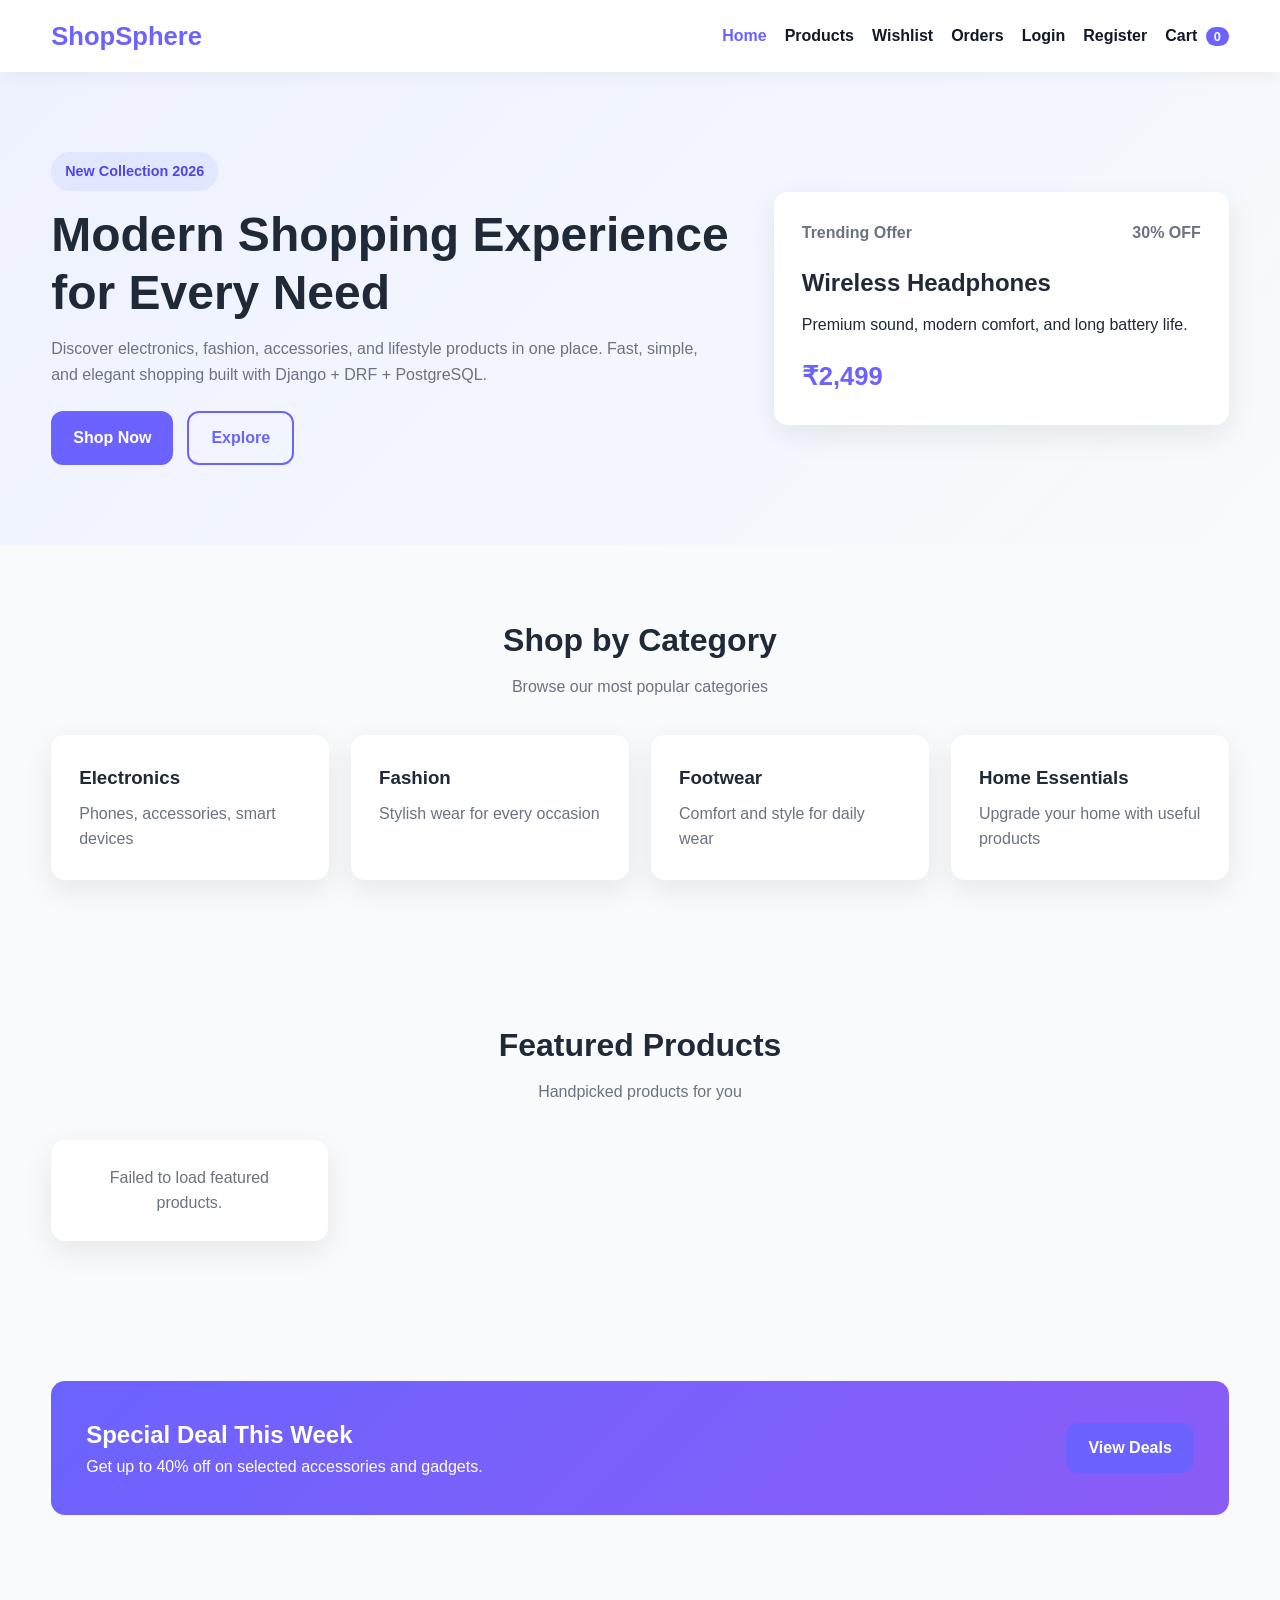
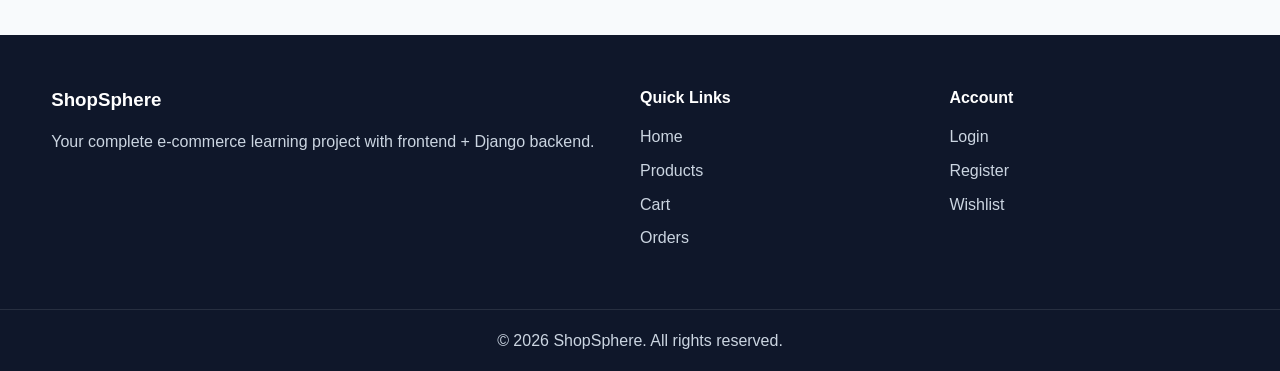
==== ecommerce-frontend/index.html @ 53f2fd10 "Initial Commit" ====
<!DOCTYPE html>
<html lang="en">
<head>
  <meta charset="UTF-8" />
  <meta name="viewport" content="width=device-width, initial-scale=1.0" />
  <title>ShopSphere | Home</title>
  <link rel="stylesheet" href="css/style.css" />
</head>
<body>
  <header class="header">
    <div class="container nav">
      <a href="index.html" class="logo">ShopSphere</a>

      <button class="menu-toggle" id="menuToggle">☰</button>

      <nav id="navLinks" class="nav-links">
        <a href="index.html" class="active">Home</a>
        <a href="products.html">Products</a>
        <a href="wishlist.html">Wishlist</a>
        <a href="orders.html">Orders</a>
        <a href="login.html">Login</a>
        <a href="register.html">Register</a>
        <a href="cart.html" class="cart-link">Cart <span id="cartCount" class="badge">0</span></a>
      </nav>
    </div>
  </header>

  <section class="hero">
    <div class="container hero-grid">
      <div class="hero-content">
        <span class="hero-badge">New Collection 2026</span>
        <h1>Modern Shopping Experience for Every Need</h1>
        <p>
          Discover electronics, fashion, accessories, and lifestyle products in one place.
          Fast, simple, and elegant shopping built with Django + DRF + PostgreSQL.
        </p>
        <div class="hero-actions">
          <a href="products.html" class="btn btn-primary">Shop Now</a>
          <a href="#featured" class="btn btn-outline">Explore</a>
        </div>
      </div>

      <div class="hero-card">
        <div class="hero-card-top">
          <span>Trending Offer</span>
          <span>30% OFF</span>
        </div>
        <h3>Wireless Headphones</h3>
        <p>Premium sound, modern comfort, and long battery life.</p>
        <div class="hero-price">₹2,499</div>
      </div>
    </div>
  </section>

  <section class="categories section">
    <div class="container">
      <div class="section-title">
        <h2>Shop by Category</h2>
        <p>Browse our most popular categories</p>
      </div>

      <div class="category-grid">
        <div class="category-card">
          <h3>Electronics</h3>
          <p>Phones, accessories, smart devices</p>
        </div>
        <div class="category-card">
          <h3>Fashion</h3>
          <p>Stylish wear for every occasion</p>
        </div>
        <div class="category-card">
          <h3>Footwear</h3>
          <p>Comfort and style for daily wear</p>
        </div>
        <div class="category-card">
          <h3>Home Essentials</h3>
          <p>Upgrade your home with useful products</p>
        </div>
      </div>
    </div>
  </section>

  <section id="featured" class="section">
    <div class="container">
      <div class="section-title">
        <h2>Featured Products</h2>
        <p>Handpicked products for you</p>
      </div>

      <div id="featuredProducts" class="product-grid"></div>
    </div>
  </section>

  <section class="promo section">
    <div class="container promo-box">
      <div>
        <h2>Special Deal This Week</h2>
        <p>Get up to 40% off on selected accessories and gadgets.</p>
      </div>
      <a href="products.html" class="btn btn-primary">View Deals</a>
    </div>
  </section>

  <footer class="footer">
    <div class="container footer-grid">
      <div>
        <h3>ShopSphere</h3>
        <p>Your complete e-commerce learning project with frontend + Django backend.</p>
      </div>
      <div>
        <h4>Quick Links</h4>
        <a href="index.html">Home</a>
        <a href="products.html">Products</a>
        <a href="cart.html">Cart</a>
        <a href="orders.html">Orders</a>
      </div>
      <div>
        <h4>Account</h4>
        <a href="login.html">Login</a>
        <a href="register.html">Register</a>
        <a href="wishlist.html">Wishlist</a>
      </div>
    </div>
    <div class="footer-bottom">
      <p>© 2026 ShopSphere. All rights reserved.</p>
    </div>
  </footer>

  <script src="js/app.js"></script>
</body>
</html>
---- ecommerce-frontend/css/style.css ----
:root {
  --primary: #6c63ff;
  --primary-dark: #4f46e5;
  --secondary: #111827;
  --accent: #f59e0b;
  --light: #f8fafc;
  --white: #ffffff;
  --text: #1f2937;
  --muted: #6b7280;
  --border: #e5e7eb;
  --success: #16a34a;
  --warning: #ea580c;
  --danger: #dc2626;
  --shadow: 0 10px 30px rgba(0, 0, 0, 0.08);
  --radius: 14px;
  --transition: all 0.3s ease;
}

* {
  margin: 0;
  padding: 0;
  box-sizing: border-box;
}

html {
  scroll-behavior: smooth;
}

body {
  font-family: Arial, Helvetica, sans-serif;
  background: var(--light);
  color: var(--text);
  line-height: 1.6;
}

a {
  text-decoration: none;
  color: inherit;
}

img {
  max-width: 100%;
  display: block;
}

.container {
  width: min(1180px, 92%);
  margin: 0 auto;
}

.section {
  padding: 70px 0;
}

.page-header {
  padding: 60px 0 30px;
  background: linear-gradient(135deg, #f8fafc, #eef2ff);
  text-align: center;
}

.page-header h1 {
  font-size: 2.3rem;
  margin-bottom: 10px;
}

.page-header p {
  color: var(--muted);
}

.header {
  position: sticky;
  top: 0;
  z-index: 1000;
  background: var(--white);
  box-shadow: 0 2px 20px rgba(0,0,0,0.05);
}

.nav {
  display: flex;
  align-items: center;
  justify-content: space-between;
  min-height: 72px;
  gap: 20px;
}

.logo {
  font-size: 1.6rem;
  font-weight: 800;
  color: var(--primary);
}

.nav-links {
  display: flex;
  align-items: center;
  gap: 18px;
}

.nav-links a {
  color: var(--secondary);
  font-weight: 600;
  transition: var(--transition);
}

.nav-links a:hover,
.nav-links a.active {
  color: var(--primary);
}

.menu-toggle {
  display: none;
  background: var(--primary);
  color: white;
  border: none;
  padding: 10px 12px;
  border-radius: 10px;
  cursor: pointer;
}

.badge {
  background: var(--primary);
  color: white;
  border-radius: 999px;
  padding: 2px 8px;
  font-size: 0.8rem;
  margin-left: 4px;
}

.hero {
  padding: 80px 0;
  background: linear-gradient(135deg, #eef2ff, #f8fafc);
}

.hero-grid {
  display: grid;
  grid-template-columns: 1.2fr 0.8fr;
  gap: 40px;
  align-items: center;
}

.hero-content h1 {
  font-size: 3rem;
  line-height: 1.2;
  margin: 15px 0;
}

.hero-content p {
  color: var(--muted);
  max-width: 650px;
  margin-bottom: 24px;
}

.hero-badge {
  display: inline-block;
  background: #e0e7ff;
  color: var(--primary-dark);
  padding: 8px 14px;
  border-radius: 999px;
  font-weight: 700;
  font-size: 0.9rem;
}

.hero-actions {
  display: flex;
  gap: 14px;
  flex-wrap: wrap;
}

.hero-card {
  background: var(--white);
  padding: 28px;
  border-radius: var(--radius);
  box-shadow: var(--shadow);
}

.hero-card-top {
  display: flex;
  justify-content: space-between;
  margin-bottom: 18px;
  color: var(--muted);
  font-weight: 600;
}

.hero-card h3 {
  font-size: 1.5rem;
  margin-bottom: 10px;
}

.hero-price {
  margin-top: 18px;
  font-size: 1.6rem;
  color: var(--primary);
  font-weight: 800;
}

.btn {
  display: inline-flex;
  align-items: center;
  justify-content: center;
  border: none;
  outline: none;
  padding: 12px 22px;
  border-radius: 12px;
  font-weight: 700;
  cursor: pointer;
  transition: var(--transition);
}

.btn:hover {
  transform: translateY(-2px);
}

.btn-primary {
  background: var(--primary);
  color: var(--white);
}

.btn-primary:hover {
  background: var(--primary-dark);
}

.btn-outline {
  border: 2px solid var(--primary);
  color: var(--primary);
  background: transparent;
}

.btn-sm {
  padding: 10px 16px;
  background: var(--primary);
  color: var(--white);
  border-radius: 10px;
}

.full-width {
  width: 100%;
}

.section-title {
  text-align: center;
  margin-bottom: 35px;
}

.section-title h2 {
  font-size: 2rem;
  margin-bottom: 8px;
}

.section-title p {
  color: var(--muted);
}

.category-grid {
  display: grid;
  grid-template-columns: repeat(4, 1fr);
  gap: 22px;
}

.category-card {
  background: var(--white);
  padding: 28px;
  border-radius: var(--radius);
  box-shadow: var(--shadow);
  transition: var(--transition);
}

.category-card:hover {
  transform: translateY(-6px);
}

.category-card h3 {
  margin-bottom: 8px;
}

.category-card p {
  color: var(--muted);
}

.product-grid {
  display: grid;
  grid-template-columns: repeat(4, 1fr);
  gap: 24px;
}

.product-card {
  background: var(--white);
  border-radius: var(--radius);
  padding: 18px;
  box-shadow: var(--shadow);
  transition: var(--transition);
}

.product-card:hover {
  transform: translateY(-5px);
}

.product-image {
  height: 200px;
  border-radius: 12px;
  background: linear-gradient(135deg, #ddd6fe, #e0f2fe);
  display: flex;
  align-items: center;
  justify-content: center;
  color: #4338ca;
  font-size: 1.2rem;
  font-weight: 700;
  margin-bottom: 15px;
}

.product-card h3 {
  font-size: 1.05rem;
  margin-bottom: 6px;
}

.category {
  color: var(--muted);
  margin-bottom: 12px;
}

.product-bottom {
  display: flex;
  justify-content: space-between;
  align-items: center;
  gap: 10px;
}

.price {
  font-size: 1.2rem;
  font-weight: 800;
  color: var(--primary);
}

.products-layout {
  display: grid;
  grid-template-columns: 280px 1fr;
  gap: 30px;
}

.sidebar {
  background: var(--white);
  padding: 22px;
  border-radius: var(--radius);
  box-shadow: var(--shadow);
  height: fit-content;
}

.sidebar h3 {
  margin-bottom: 20px;
}

.filter-group {
  margin-bottom: 18px;
}

.filter-group label {
  display: block;
  font-weight: 700;
  margin-bottom: 8px;
}

.filter-group input,
.filter-group select,
.form-group input,
.form-group textarea,
.form-group select {
  width: 100%;
  padding: 12px 14px;
  border: 1px solid var(--border);
  border-radius: 10px;
  outline: none;
  font-size: 1rem;
}

.filter-group input:focus,
.filter-group select:focus,
.form-group input:focus,
.form-group textarea:focus,
.form-group select:focus {
  border-color: var(--primary);
}

.products-topbar {
  display: flex;
  justify-content: space-between;
  align-items: center;
  margin-bottom: 25px;
  gap: 15px;
}

.product-detail {
  display: grid;
  grid-template-columns: 1fr 1fr;
  gap: 35px;
  background: var(--white);
  border-radius: var(--radius);
  padding: 30px;
  box-shadow: var(--shadow);
}

.product-detail-image {
  min-height: 400px;
  border-radius: var(--radius);
  background: linear-gradient(135deg, #ddd6fe, #e0f2fe);
  display: flex;
  align-items: center;
  justify-content: center;
  font-size: 1.5rem;
  font-weight: 800;
  color: var(--primary-dark);
}

.product-detail-info h2 {
  font-size: 2rem;
  margin-bottom: 12px;
}

.product-detail-info p {
  color: var(--muted);
  margin-bottom: 15px;
}

.product-detail-price {
  font-size: 2rem;
  font-weight: 800;
  color: var(--primary);
  margin-bottom: 18px;
}

.qty-box {
  display: flex;
  align-items: center;
  gap: 12px;
  margin-bottom: 20px;
}

.qty-box input {
  width: 90px;
  padding: 10px;
  border: 1px solid var(--border);
  border-radius: 10px;
}

.card {
  background: var(--white);
  border-radius: var(--radius);
  box-shadow: var(--shadow);
  padding: 25px;
}

.cart-layout,
.checkout-layout {
  display: grid;
  grid-template-columns: 1.5fr 0.9fr;
  gap: 30px;
}

.cart-item {
  display: grid;
  grid-template-columns: 110px 1fr auto;
  gap: 18px;
  align-items: center;
  background: var(--white);
  border-radius: var(--radius);
  padding: 18px;
  box-shadow: var(--shadow);
  margin-bottom: 18px;
}

.cart-item-image {
  width: 110px;
  height: 110px;
  border-radius: 12px;
  background: linear-gradient(135deg, #ddd6fe, #e0f2fe);
  display: flex;
  align-items: center;
  justify-content: center;
  font-weight: 700;
}

.cart-summary {
  background: var(--white);
  border-radius: var(--radius);
  box-shadow: var(--shadow);
  padding: 24px;
  height: fit-content;
}

.cart-summary h3 {
  margin-bottom: 18px;
}

.summary-row {
  display: flex;
  justify-content: space-between;
  margin-bottom: 14px;
}

.summary-row.total {
  font-size: 1.2rem;
  font-weight: 800;
  padding-top: 12px;
  border-top: 1px solid var(--border);
}

.form-grid {
  display: grid;
  grid-template-columns: repeat(2, 1fr);
  gap: 18px;
}

.form-group {
  margin-bottom: 18px;
}

.form-group label {
  display: block;
  font-weight: 700;
  margin-bottom: 8px;
}

.form-group.full {
  grid-column: 1 / -1;
}

.auth-section {
  min-height: calc(100vh - 72px);
  display: flex;
  align-items: center;
  justify-content: center;
  padding: 40px 15px;
}

.auth-card {
  width: 100%;
  max-width: 450px;
  background: var(--white);
  padding: 30px;
  border-radius: var(--radius);
  box-shadow: var(--shadow);
}

.auth-card h2 {
  margin-bottom: 8px;
}

.auth-card p {
  color: var(--muted);
  margin-bottom: 20px;
}

.auth-switch {
  margin-top: 16px;
  text-align: center;
}

.auth-switch a {
  color: var(--primary);
  font-weight: 700;
}

.promo-box {
  background: linear-gradient(135deg, var(--primary), #8b5cf6);
  color: white;
  padding: 35px;
  border-radius: var(--radius);
  display: flex;
  justify-content: space-between;
  align-items: center;
  gap: 20px;
}

.orders-list {
  display: grid;
  gap: 18px;
}

.order-card {
  background: var(--white);
  padding: 22px;
  border-radius: var(--radius);
  box-shadow: var(--shadow);
}

.order-top {
  display: flex;
  justify-content: space-between;
  align-items: center;
  margin-bottom: 14px;
  gap: 12px;
}

.status {
  padding: 7px 14px;
  border-radius: 999px;
  font-size: 0.9rem;
  font-weight: 700;
}

.status.delivered {
  background: #dcfce7;
  color: var(--success);
}

.status.processing {
  background: #ffedd5;
  color: var(--warning);
}

.footer {
  background: #0f172a;
  color: white;
  margin-top: 50px;
}

.footer-grid {
  display: grid;
  grid-template-columns: 2fr 1fr 1fr;
  gap: 30px;
  padding: 50px 0;
}

.footer h3,
.footer h4 {
  margin-bottom: 14px;
}

.footer p,
.footer a {
  color: #cbd5e1;
}

.footer a {
  display: block;
  margin-bottom: 8px;
}

.footer-bottom {
  text-align: center;
  padding: 18px;
  border-top: 1px solid rgba(255,255,255,0.1);
}

.empty-message {
  background: var(--white);
  padding: 25px;
  border-radius: var(--radius);
  box-shadow: var(--shadow);
  text-align: center;
  color: var(--muted);
}

@media (max-width: 1100px) {
  .product-grid {
    grid-template-columns: repeat(3, 1fr);
  }

  .category-grid {
    grid-template-columns: repeat(2, 1fr);
  }

  .hero-grid,
  .product-detail,
  .cart-layout,
  .checkout-layout {
    grid-template-columns: 1fr;
  }

  .products-layout {
    grid-template-columns: 1fr;
  }
}

@media (max-width: 768px) {
  .menu-toggle {
    display: block;
  }

  .nav-links {
    position: absolute;
    top: 72px;
    left: 0;
    right: 0;
    background: var(--white);
    padding: 20px;
    box-shadow: var(--shadow);
    flex-direction: column;
    display: none;
  }

  .nav-links.show {
    display: flex;
  }

  .hero-content h1 {
    font-size: 2.2rem;
  }

  .product-grid {
    grid-template-columns: repeat(2, 1fr);
  }

  .form-grid {
    grid-template-columns: 1fr;
  }

  .footer-grid {
    grid-template-columns: 1fr;
  }

  .promo-box,
  .products-topbar,
  .order-top {
    flex-direction: column;
    align-items: flex-start;
  }
}

@media (max-width: 520px) {
  .product-grid,
  .category-grid {
    grid-template-columns: 1fr;
  }

  .page-header h1,
  .section-title h2 {
    font-size: 1.8rem;
  }

  .hero-content h1 {
    font-size: 1.9rem;
  }

  .cart-item {
    grid-template-columns: 1fr;
  }
}
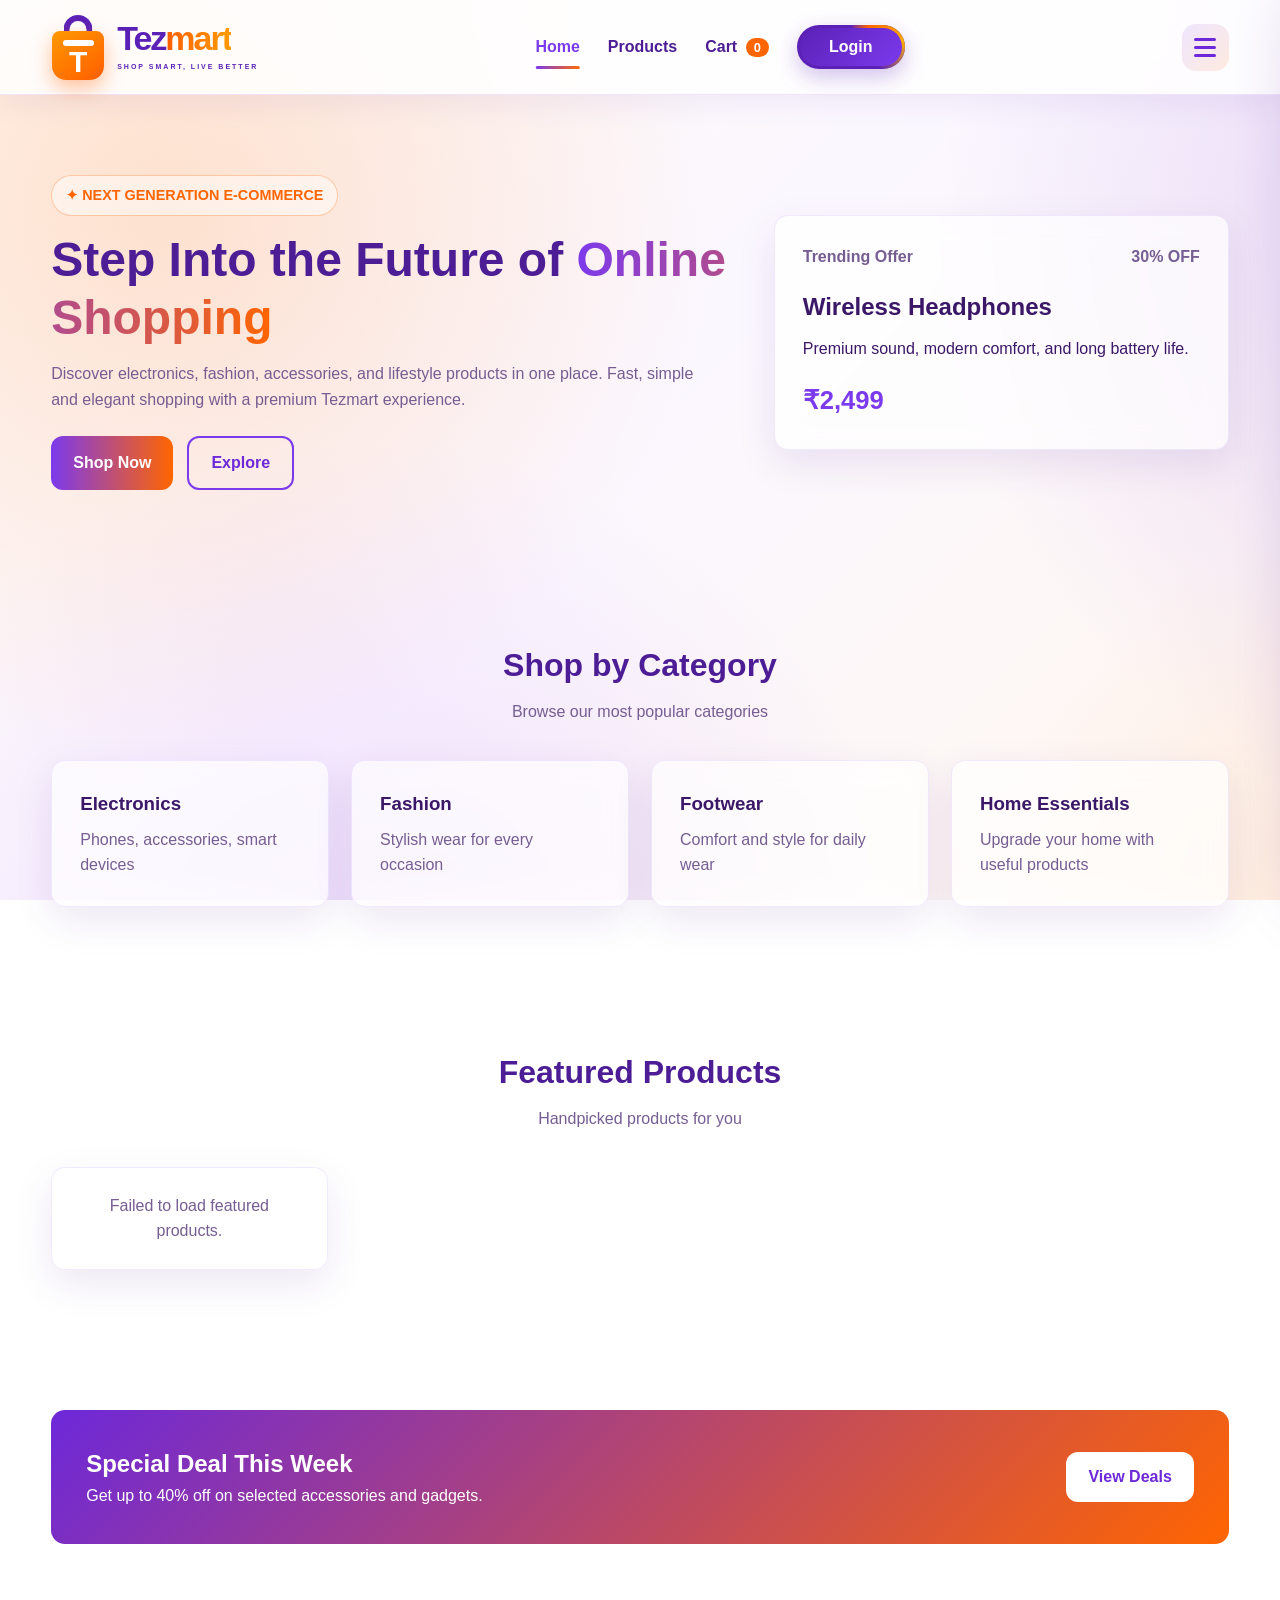
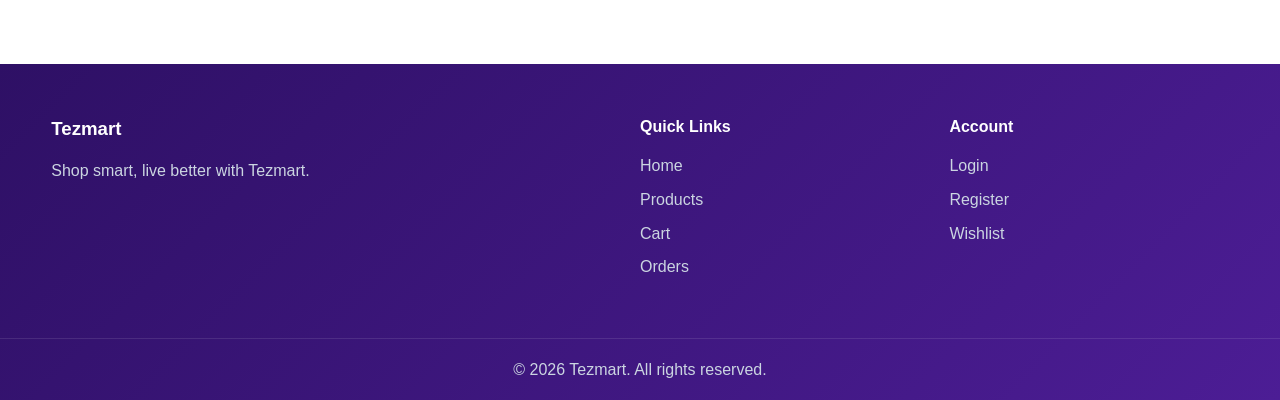
==== commit fd0bfe1a: "Update Tezmart premium UI" ====
--- a/ecommerce-frontend/index.html
+++ b/ecommerce-frontend/index.html
@@ -1,131 +1,368 @@
 <!DOCTYPE html>
 <html lang="en">
 <head>
-  <meta charset="UTF-8" />
-  <meta name="viewport" content="width=device-width, initial-scale=1.0" />
-  <title>ShopSphere | Home</title>
-  <link rel="stylesheet" href="css/style.css" />
+  <meta charset="UTF-8">
+  <meta name="viewport" content="width=device-width, initial-scale=1.0">
+  <title>Tezmart | Home</title>
+  <link rel="stylesheet" href="css/style.css">
 </head>
+
 <body>
+
   <header class="header">
     <div class="container nav">
-      <a href="index.html" class="logo">ShopSphere</a>
-
-      <button class="menu-toggle" id="menuToggle">☰</button>
+
+      <a href="index.html" class="tezmart-logo">
+
+        <span class="logo-bag">
+          <span class="bag-handle"></span>
+
+          <span class="bag-body">
+            <span class="bag-mark">T</span>
+          </span>
+        </span>
+
+        <span class="brand-wrap">
+
+          <span class="brand-name">
+            <span class="brand-tez">Tez</span><span class="brand-mart">mart</span>
+          </span>
+
+          <span class="brand-tagline">
+            SHOP SMART, LIVE BETTER
+          </span>
+
+        </span>
+
+      </a>
+
 
       <nav id="navLinks" class="nav-links">
+
         <a href="index.html" class="active">Home</a>
+
         <a href="products.html">Products</a>
-        <a href="wishlist.html">Wishlist</a>
-        <a href="orders.html">Orders</a>
-        <a href="login.html">Login</a>
-        <a href="register.html">Register</a>
-        <a href="cart.html" class="cart-link">Cart <span id="cartCount" class="badge">0</span></a>
+
+        <a href="cart.html" class="cart-link">
+          Cart
+          <span id="cartCount" class="badge">0</span>
+        </a>
+
+        <a href="login.html" id="authNavLink" class="login-nav-btn">
+          <span>Login</span>
+        </a>
+
       </nav>
+
+
+      <button
+        class="menu-toggle"
+        id="menuToggle"
+        aria-label="Open menu"
+        aria-expanded="false"
+      >
+        <span></span>
+        <span></span>
+        <span></span>
+      </button>
+
     </div>
   </header>
 
+
+  <div class="menu-overlay" id="menuOverlay"></div>
+
+
+  <aside
+    class="tez-sidebar"
+    id="tezSidebar"
+    aria-hidden="true"
+  >
+
+    <div class="tez-sidebar-head">
+
+      <div class="sidebar-brand">
+
+        <span class="sidebar-t">T</span>
+
+        <strong>
+          Tez<span>mart</span>
+        </strong>
+
+      </div>
+
+      <button
+        class="sidebar-close"
+        id="sidebarClose"
+        aria-label="Close menu"
+      >
+        &times;
+      </button>
+
+    </div>
+
+
+    <p class="sidebar-label">
+      EXPLORE TEZMART
+    </p>
+
+
+    <div class="sidebar-menu">
+
+      <a href="register.html">
+
+        <span class="side-icon">✦</span>
+
+        <span>
+          <strong>Register</strong>
+          <small>Create your Tezmart account</small>
+        </span>
+
+      </a>
+
+
+      <a href="wishlist.html">
+
+        <span class="side-icon">♡</span>
+
+        <span>
+          <strong>Wishlist</strong>
+          <small>View your favourite products</small>
+        </span>
+
+      </a>
+
+
+      <a href="orders.html">
+
+        <span class="side-icon">▣</span>
+
+        <span>
+          <strong>My Orders</strong>
+          <small>Track your purchases</small>
+        </span>
+
+      </a>
+
+    </div>
+
+
+    <div class="sidebar-foot">
+      SHOP SMART <span>•</span> LIVE BETTER
+    </div>
+
+  </aside>
+
+
   <section class="hero">
+
     <div class="container hero-grid">
+
       <div class="hero-content">
-        <span class="hero-badge">New Collection 2026</span>
-        <h1>Modern Shopping Experience for Every Need</h1>
+
+        <span class="hero-badge">
+          ✦ NEXT GENERATION E-COMMERCE
+        </span>
+
+        <h1>
+          Step Into the Future of
+          <span class="gradient-heading">
+            Online Shopping
+          </span>
+        </h1>
+
         <p>
-          Discover electronics, fashion, accessories, and lifestyle products in one place.
-          Fast, simple, and elegant shopping built with Django + DRF + PostgreSQL.
+          Discover electronics, fashion, accessories, and lifestyle
+          products in one place. Fast, simple and elegant shopping
+          with a premium Tezmart experience.
         </p>
+
         <div class="hero-actions">
-          <a href="products.html" class="btn btn-primary">Shop Now</a>
-          <a href="#featured" class="btn btn-outline">Explore</a>
-        </div>
-      </div>
+
+          <a href="products.html" class="btn btn-primary">
+            Shop Now
+          </a>
+
+          <a href="#featured" class="btn btn-outline">
+            Explore
+          </a>
+
+        </div>
+
+      </div>
+
 
       <div class="hero-card">
+
         <div class="hero-card-top">
+
           <span>Trending Offer</span>
+
           <span>30% OFF</span>
-        </div>
+
+        </div>
+
         <h3>Wireless Headphones</h3>
-        <p>Premium sound, modern comfort, and long battery life.</p>
-        <div class="hero-price">₹2,499</div>
-      </div>
-    </div>
+
+        <p>
+          Premium sound, modern comfort, and long battery life.
+        </p>
+
+        <div class="hero-price">
+          ₹2,499
+        </div>
+
+      </div>
+
+    </div>
+
   </section>
 
+
   <section class="categories section">
+
     <div class="container">
+
       <div class="section-title">
+
         <h2>Shop by Category</h2>
+
         <p>Browse our most popular categories</p>
-      </div>
+
+      </div>
+
 
       <div class="category-grid">
+
         <div class="category-card">
           <h3>Electronics</h3>
           <p>Phones, accessories, smart devices</p>
         </div>
+
         <div class="category-card">
           <h3>Fashion</h3>
           <p>Stylish wear for every occasion</p>
         </div>
+
         <div class="category-card">
           <h3>Footwear</h3>
           <p>Comfort and style for daily wear</p>
         </div>
+
         <div class="category-card">
           <h3>Home Essentials</h3>
           <p>Upgrade your home with useful products</p>
         </div>
-      </div>
-    </div>
+
+      </div>
+
+    </div>
+
   </section>
 
+
   <section id="featured" class="section">
+
     <div class="container">
+
       <div class="section-title">
+
         <h2>Featured Products</h2>
+
         <p>Handpicked products for you</p>
-      </div>
-
-      <div id="featuredProducts" class="product-grid"></div>
-    </div>
+
+      </div>
+
+      <div
+        id="featuredProducts"
+        class="product-grid"
+      ></div>
+
+    </div>
+
   </section>
 
+
   <section class="promo section">
+
     <div class="container promo-box">
+
       <div>
+
         <h2>Special Deal This Week</h2>
-        <p>Get up to 40% off on selected accessories and gadgets.</p>
-      </div>
-      <a href="products.html" class="btn btn-primary">View Deals</a>
-    </div>
+
+        <p>
+          Get up to 40% off on selected accessories and gadgets.
+        </p>
+
+      </div>
+
+      <a href="products.html" class="btn promo-button">
+        View Deals
+      </a>
+
+    </div>
+
   </section>
 
+
   <footer class="footer">
+
     <div class="container footer-grid">
+
       <div>
-        <h3>ShopSphere</h3>
-        <p>Your complete e-commerce learning project with frontend + Django backend.</p>
-      </div>
+
+        <h3>Tezmart</h3>
+
+        <p>
+          Shop smart, live better with Tezmart.
+        </p>
+
+      </div>
+
+
       <div>
+
         <h4>Quick Links</h4>
+
         <a href="index.html">Home</a>
+
         <a href="products.html">Products</a>
+
         <a href="cart.html">Cart</a>
+
         <a href="orders.html">Orders</a>
-      </div>
+
+      </div>
+
+
       <div>
+
         <h4>Account</h4>
+
         <a href="login.html">Login</a>
+
         <a href="register.html">Register</a>
+
         <a href="wishlist.html">Wishlist</a>
-      </div>
-    </div>
+
+      </div>
+
+    </div>
+
+
     <div class="footer-bottom">
-      <p>© 2026 ShopSphere. All rights reserved.</p>
-    </div>
+
+      <p>
+        © 2026 Tezmart. All rights reserved.
+      </p>
+
+    </div>
+
   </footer>
 
+
   <script src="js/app.js"></script>
+
 </body>
 </html>
--- a/ecommerce-frontend/css/style.css
+++ b/ecommerce-frontend/css/style.css
@@ -732,4 +732,1265 @@
   .cart-item {
     grid-template-columns: 1fr;
   }
+}
+/* =========================================================
+   TEZMART ORANGE + VIOLET PREMIUM THEME
+========================================================= */
+
+:root {
+  --primary: #7c3aed;
+  --primary-dark: #5b21b6;
+  --secondary: #4c1d95;
+  --accent: #ff6a00;
+  --light: #fffaf6;
+  --white: #ffffff;
+  --text: #3b1768;
+  --muted: #765d92;
+  --border: rgba(124, 58, 237, 0.18);
+  --shadow: 0 14px 38px rgba(76, 29, 149, 0.10);
+}
+
+
+body {
+  min-height: 100vh;
+
+  background:
+    radial-gradient(
+      circle at 10% 18%,
+      rgba(255, 106, 0, 0.17),
+      transparent 31%
+    ),
+
+    radial-gradient(
+      circle at 88% 18%,
+      rgba(124, 58, 237, 0.21),
+      transparent 34%
+    ),
+
+    radial-gradient(
+      circle at 22% 85%,
+      rgba(168, 85, 247, 0.16),
+      transparent 34%
+    ),
+
+    radial-gradient(
+      circle at 84% 82%,
+      rgba(255, 106, 0, 0.13),
+      transparent 31%
+    ),
+
+    linear-gradient(
+      135deg,
+      #fffaf5 0%,
+      #fbf7ff 48%,
+      #fff7ef 100%
+    );
+
+  background-attachment: fixed;
+
+  background-size:
+    130% 130%,
+    140% 140%,
+    130% 130%,
+    140% 140%,
+    100% 100%;
+
+  animation:
+    tezBackground
+    16s
+    ease-in-out
+    infinite alternate;
+}
+
+
+/* =========================================================
+   HEADER
+========================================================= */
+
+.header {
+  min-height: 94px;
+
+  overflow: visible;
+
+  background:
+    rgba(255, 255, 255, 0.86);
+
+  backdrop-filter: blur(20px);
+
+  -webkit-backdrop-filter:
+    blur(20px);
+
+  border-bottom:
+    1px solid
+    rgba(124, 58, 237, 0.12);
+
+  box-shadow:
+    0 8px 30px
+    rgba(76, 29, 149, 0.07);
+}
+
+
+.nav {
+  min-height: 94px;
+
+  overflow: visible;
+}
+
+
+/* =========================================================
+   TEZMART LOGO
+========================================================= */
+
+.tezmart-logo {
+  display: flex;
+
+  align-items: center;
+
+  gap: 12px;
+
+  min-height: 88px;
+
+  overflow: visible;
+}
+
+
+.logo-bag {
+  width: 54px;
+
+  height: 66px;
+
+  position: relative;
+
+  display: inline-flex;
+
+  justify-content: center;
+
+  align-items: flex-end;
+
+  overflow: visible;
+
+  flex: 0 0 54px;
+
+  animation:
+    logoFloat
+    3s
+    ease-in-out
+    infinite;
+}
+
+
+.bag-handle {
+  position: absolute;
+
+  width: 29px;
+
+  height: 25px;
+
+  top: 1px;
+
+  left: 50%;
+
+  transform:
+    translateX(-50%);
+
+  border:
+    6px solid #5b21b6;
+
+  border-bottom: 0;
+
+  border-radius:
+    18px 18px 0 0;
+
+  z-index: 1;
+}
+
+
+.bag-body {
+  position: absolute;
+
+  width: 52px;
+
+  height: 49px;
+
+  bottom: 0;
+
+  z-index: 2;
+
+  border-radius:
+    8px 8px 14px 14px;
+
+  background:
+    linear-gradient(
+      145deg,
+      #ff9800,
+      #ff5e00
+    );
+
+  box-shadow:
+    0 8px 20px
+    rgba(255, 94, 0, 0.38);
+
+  display: flex;
+
+  align-items: center;
+
+  justify-content: center;
+}
+
+
+.bag-body::before {
+  content: "";
+
+  position: absolute;
+
+  top: 9px;
+
+  width: 31px;
+
+  height: 6px;
+
+  border-radius: 999px;
+
+  background: #ffffff;
+}
+
+
+.bag-mark {
+  margin-top: 13px;
+
+  color: #ffffff;
+
+  font-size: 30px;
+
+  line-height: 1;
+
+  font-weight: 900;
+}
+
+
+.brand-wrap {
+  display: flex;
+
+  flex-direction: column;
+}
+
+
+.brand-name {
+  font-size: 34px;
+
+  font-weight: 900;
+
+  line-height: 0.95;
+
+  letter-spacing: -2px;
+}
+
+
+.brand-tez {
+  color: #5b21b6;
+}
+
+
+.brand-mart {
+  background:
+    linear-gradient(
+      90deg,
+      #ff5e00,
+      #ff9a00,
+      #ff5e00
+    );
+
+  background-size:
+    200% auto;
+
+  -webkit-background-clip:
+    text;
+
+  background-clip:
+    text;
+
+  color: transparent;
+
+  animation:
+    tezGradient
+    3s
+    linear
+    infinite;
+}
+
+
+.brand-tagline {
+  color: #5b21b6;
+
+  font-size: 7px;
+
+  font-weight: 800;
+
+  letter-spacing: 2px;
+
+  margin-top: 7px;
+
+  white-space: nowrap;
+}
+
+
+/* =========================================================
+   NAVIGATION
+========================================================= */
+
+.nav-links {
+  gap: 28px;
+}
+
+
+.nav-links a {
+  color: #4c1d95;
+
+  position: relative;
+}
+
+
+.nav-links a:not(.login-nav-btn)::after {
+  content: "";
+
+  position: absolute;
+
+  left: 50%;
+
+  bottom: -9px;
+
+  width: 0;
+
+  height: 3px;
+
+  transform:
+    translateX(-50%);
+
+  border-radius: 999px;
+
+  background:
+    linear-gradient(
+      90deg,
+      #7c3aed,
+      #ff6a00
+    );
+
+  transition:
+    width 0.3s ease;
+}
+
+
+.nav-links a:not(.login-nav-btn):hover::after,
+.nav-links a.active:not(.login-nav-btn)::after {
+  width: 100%;
+}
+
+
+.badge {
+  background: #ff6500;
+}
+
+
+/* =========================================================
+   ANIMATED LOGIN BUTTON
+========================================================= */
+
+.login-nav-btn {
+  width: 108px;
+
+  height: 44px;
+
+  padding: 0 !important;
+
+  border-radius: 999px;
+
+  display: inline-flex !important;
+
+  align-items: center;
+
+  justify-content: center;
+
+  position: relative !important;
+
+  overflow: hidden;
+
+  background: #5b21b6;
+
+  box-shadow:
+    0 8px 22px
+    rgba(91, 33, 182, 0.28);
+
+  transition:
+    transform 0.3s ease,
+    box-shadow 0.3s ease !important;
+}
+
+
+.login-nav-btn::before {
+  content: "";
+
+  position: absolute;
+
+  width: 180%;
+
+  height: 350%;
+
+  background:
+    conic-gradient(
+      transparent,
+      #ff6500,
+      #ffb000,
+      transparent 35%
+    );
+
+  animation:
+    loginSpin
+    2.3s
+    linear
+    infinite;
+}
+
+
+.login-nav-btn::after {
+  content: "";
+
+  position: absolute;
+
+  inset: 3px;
+
+  border-radius: inherit;
+
+  background:
+    linear-gradient(
+      135deg,
+      #5b21b6,
+      #7c3aed
+    );
+}
+
+
+.login-nav-btn span {
+  color: #ffffff;
+
+  position: relative;
+
+  z-index: 2;
+
+  font-weight: 800;
+}
+
+
+.login-nav-btn:hover {
+  transform:
+    translateY(-4px)
+    scale(1.05);
+
+  box-shadow:
+    0 14px 30px
+    rgba(91, 33, 182, 0.38),
+
+    0 0 22px
+    rgba(255, 101, 0, 0.25);
+}
+
+
+/* =========================================================
+   THREE LINE MENU BUTTON
+========================================================= */
+
+.menu-toggle {
+  display: flex;
+
+  width: 47px;
+
+  height: 47px;
+
+  padding: 0;
+
+  border-radius: 14px;
+
+  background:
+    linear-gradient(
+      135deg,
+      rgba(124, 58, 237, 0.12),
+      rgba(255, 106, 0, 0.12)
+    );
+
+  align-items: center;
+
+  justify-content: center;
+
+  flex-direction: column;
+
+  gap: 5px;
+}
+
+
+.menu-toggle span {
+  width: 22px;
+
+  height: 3px;
+
+  border-radius: 99px;
+
+  background: #6d28d9;
+
+  transition:
+    0.35s ease;
+}
+
+
+.menu-toggle.active span:nth-child(1) {
+  transform:
+    translateY(8px)
+    rotate(45deg);
+}
+
+
+.menu-toggle.active span:nth-child(2) {
+  opacity: 0;
+
+  transform:
+    scale(0);
+}
+
+
+.menu-toggle.active span:nth-child(3) {
+  transform:
+    translateY(-8px)
+    rotate(-45deg);
+}
+
+
+/* =========================================================
+   SIDEBAR OVERLAY
+========================================================= */
+
+.menu-overlay {
+  position: fixed;
+
+  inset: 0;
+
+  z-index: 1998;
+
+  background:
+    rgba(46, 16, 101, 0.34);
+
+  backdrop-filter:
+    blur(5px);
+
+  opacity: 0;
+
+  visibility: hidden;
+
+  transition:
+    0.35s ease;
+}
+
+
+.menu-overlay.active {
+  opacity: 1;
+
+  visibility: visible;
+}
+
+
+/* =========================================================
+   SIDEBAR
+========================================================= */
+
+.tez-sidebar {
+  position: fixed;
+
+  top: 0;
+
+  right: -410px;
+
+  z-index: 1999;
+
+  width: 370px;
+
+  max-width: 90%;
+
+  height: 100vh;
+
+  display: flex;
+
+  flex-direction: column;
+
+  background:
+    linear-gradient(
+      160deg,
+      rgba(255, 255, 255, 0.99),
+      rgba(248, 244, 255, 0.99)
+    );
+
+  box-shadow:
+    -20px 0 60px
+    rgba(76, 29, 149, 0.22);
+
+  transition:
+    right
+    0.45s
+    cubic-bezier(
+      0.77,
+      0,
+      0.18,
+      1
+    );
+}
+
+
+.tez-sidebar.active {
+  right: 0;
+}
+
+
+.tez-sidebar-head {
+  padding: 28px 24px;
+
+  display: flex;
+
+  align-items: center;
+
+  justify-content: space-between;
+
+  border-bottom:
+    1px solid
+    rgba(124, 58, 237, 0.12);
+}
+
+
+.sidebar-brand {
+  display: flex;
+
+  align-items: center;
+
+  gap: 11px;
+
+  font-size: 24px;
+
+  color: #5b21b6;
+}
+
+
+.sidebar-brand strong span {
+  color: #ff6500;
+}
+
+
+.sidebar-t {
+  width: 42px;
+
+  height: 42px;
+
+  display: grid;
+
+  place-items: center;
+
+  border-radius: 12px;
+
+  color: #ffffff;
+
+  font-weight: 900;
+
+  background:
+    linear-gradient(
+      135deg,
+      #ff9500,
+      #ff5e00
+    );
+
+  box-shadow:
+    0 8px 18px
+    rgba(255, 94, 0, 0.35);
+}
+
+
+.sidebar-close {
+  width: 40px;
+
+  height: 40px;
+
+  border: 0;
+
+  border-radius: 50%;
+
+  background:
+    rgba(124, 58, 237, 0.1);
+
+  color: #6d28d9;
+
+  font-size: 27px;
+
+  cursor: pointer;
+
+  transition:
+    0.3s;
+}
+
+
+.sidebar-close:hover {
+  transform:
+    rotate(90deg);
+
+  color: #ffffff;
+
+  background:
+    #ff6500;
+}
+
+
+.sidebar-label {
+  padding:
+    25px 25px 10px;
+
+  color: #8b5cf6;
+
+  font-size: 11px;
+
+  font-weight: 800;
+
+  letter-spacing: 2px;
+}
+
+
+.sidebar-menu {
+  padding:
+    0 24px;
+
+  flex: 1;
+}
+
+
+.sidebar-menu a {
+  display: flex;
+
+  align-items: center;
+
+  gap: 14px;
+
+  padding: 15px;
+
+  margin-bottom: 11px;
+
+  border-radius: 16px;
+
+  color: #4c1d95;
+
+  transition:
+    0.3s ease;
+}
+
+
+.sidebar-menu a:hover {
+  transform:
+    translateX(-7px);
+
+  background:
+    linear-gradient(
+      90deg,
+      rgba(124, 58, 237, 0.11),
+      rgba(255, 106, 0, 0.09)
+    );
+}
+
+
+.side-icon {
+  width: 45px;
+
+  height: 45px;
+
+  display: grid;
+
+  place-items: center;
+
+  flex: 0 0 45px;
+
+  border-radius: 14px;
+
+  color: #ffffff;
+
+  font-size: 20px;
+
+  background:
+    linear-gradient(
+      135deg,
+      #7c3aed,
+      #ff6500
+    );
+}
+
+
+.sidebar-menu strong,
+.sidebar-menu small {
+  display: block;
+}
+
+
+.sidebar-menu small {
+  margin-top: 4px;
+
+  color: #8b7aa8;
+
+  font-size: 11px;
+}
+
+
+.sidebar-foot {
+  padding: 25px;
+
+  text-align: center;
+
+  color: #7c3aed;
+
+  font-size: 9px;
+
+  font-weight: 900;
+
+  letter-spacing: 1.7px;
+}
+
+
+.sidebar-foot span {
+  color: #ff6500;
+
+  margin:
+    0 7px;
+}
+
+
+/* =========================================================
+   GLOBAL PAGE DESIGN
+========================================================= */
+
+.hero,
+.page-header {
+  background:
+    transparent;
+}
+
+
+.hero {
+  position: relative;
+
+  overflow: hidden;
+}
+
+
+.hero-content h1,
+.page-header h1,
+.section-title h2 {
+  color: #4c1d95;
+}
+
+
+.gradient-heading {
+  display: inline;
+
+  background:
+    linear-gradient(
+      90deg,
+      #7c3aed,
+      #ff6500,
+      #ff9800
+    );
+
+  background-size:
+    200% auto;
+
+  -webkit-background-clip:
+    text;
+
+  background-clip:
+    text;
+
+  color: transparent;
+
+  animation:
+    tezGradient
+    4s
+    linear
+    infinite;
+}
+
+
+.hero-badge {
+  background:
+    rgba(255, 255, 255, 0.48);
+
+  color: #ff6500;
+
+  border:
+    1px solid
+    rgba(255, 101, 0, 0.3);
+}
+
+
+.hero-card,
+.category-card,
+.product-card,
+.sidebar,
+.product-detail,
+.card,
+.cart-item,
+.cart-summary,
+.auth-card,
+.order-card,
+.empty-message {
+  background:
+    rgba(255, 255, 255, 0.68);
+
+  backdrop-filter:
+    blur(15px);
+
+  -webkit-backdrop-filter:
+    blur(15px);
+
+  border:
+    1px solid
+    rgba(124, 58, 237, 0.10);
+}
+
+
+.hero-card,
+.category-card,
+.product-card,
+.auth-card {
+  transition:
+    transform 0.35s ease,
+    box-shadow 0.35s ease,
+    border-color 0.35s ease;
+}
+
+
+.hero-card:hover,
+.category-card:hover,
+.product-card:hover {
+  transform:
+    translateY(-8px);
+
+  border-color:
+    rgba(255, 101, 0, 0.35);
+
+  box-shadow:
+    0 24px 55px
+    rgba(124, 58, 237, 0.16);
+}
+
+
+.btn-primary,
+.btn-sm {
+  background:
+    linear-gradient(
+      90deg,
+      #7c3aed,
+      #ff6500
+    );
+}
+
+
+.btn-primary:hover {
+  background:
+    linear-gradient(
+      90deg,
+      #6d28d9,
+      #ff7a00
+    );
+}
+
+
+.btn-outline {
+  border-color:
+    #7c3aed;
+
+  color:
+    #6d28d9;
+}
+
+
+.price,
+.hero-price,
+.product-detail-price,
+.auth-switch a {
+  color:
+    #7c3aed;
+}
+
+
+.promo-box {
+  background:
+    linear-gradient(
+      135deg,
+      #6d28d9,
+      #ff6500
+    );
+}
+
+
+.promo-button {
+  background:
+    #ffffff;
+
+  color:
+    #6d28d9;
+}
+
+
+.footer {
+  background:
+    linear-gradient(
+      135deg,
+      #2e1065,
+      #4c1d95
+    );
+}
+
+
+/* =========================================================
+   ANIMATIONS
+========================================================= */
+
+@keyframes tezBackground {
+
+  0% {
+
+    background-position:
+      0 0,
+      100% 0,
+      0 100%,
+      100% 100%,
+      center;
+
+  }
+
+
+  100% {
+
+    background-position:
+      18% 12%,
+      82% 18%,
+      15% 85%,
+      88% 75%,
+      center;
+
+  }
+
+}
+
+
+@keyframes logoFloat {
+
+  0%,
+  100% {
+
+    transform:
+      translateY(0);
+
+  }
+
+
+  50% {
+
+    transform:
+      translateY(-4px);
+
+  }
+
+}
+
+
+@keyframes tezGradient {
+
+  from {
+
+    background-position:
+      0 center;
+
+  }
+
+
+  to {
+
+    background-position:
+      200% center;
+
+  }
+
+}
+
+
+@keyframes loginSpin {
+
+  to {
+
+    transform:
+      rotate(360deg);
+
+  }
+
+}
+
+
+/* =========================================================
+   RESPONSIVE
+========================================================= */
+
+@media (max-width: 768px) {
+
+  .header,
+  .nav {
+
+    min-height:
+      84px;
+
+  }
+
+
+  .nav-links {
+
+    position:
+      static;
+
+    display:
+      flex;
+
+    flex-direction:
+      row;
+
+    margin-left:
+      auto;
+
+    padding:
+      0;
+
+    background:
+      transparent;
+
+    box-shadow:
+      none;
+
+  }
+
+
+  .nav-links a:not(.login-nav-btn) {
+
+    display:
+      none;
+
+  }
+
+
+  .login-nav-btn {
+
+    width:
+      82px;
+
+    height:
+      40px;
+
+  }
+
+
+  .menu-toggle {
+
+    display:
+      flex;
+
+  }
+
+
+  .logo-bag {
+
+    width:
+      45px;
+
+    height:
+      57px;
+
+    flex-basis:
+      45px;
+
+  }
+
+
+  .bag-body {
+
+    width:
+      44px;
+
+    height:
+      42px;
+
+  }
+
+
+  .bag-handle {
+
+    width:
+      25px;
+
+    height:
+      22px;
+
+    border-width:
+      5px;
+
+  }
+
+
+  .brand-name {
+
+    font-size:
+      27px;
+
+  }
+
+
+  .brand-tagline {
+
+    display:
+      none;
+
+  }
+
+}
+
+
+@media (max-width: 520px) {
+
+  .tezmart-logo {
+
+    gap:
+      8px;
+
+  }
+
+
+  .brand-name {
+
+    font-size:
+      23px;
+
+  }
+
+
+  .login-nav-btn {
+
+    width:
+      70px;
+
+  }
+
+
+  .menu-toggle {
+
+    width:
+      42px;
+
+    height:
+      42px;
+
+  }
+
 }
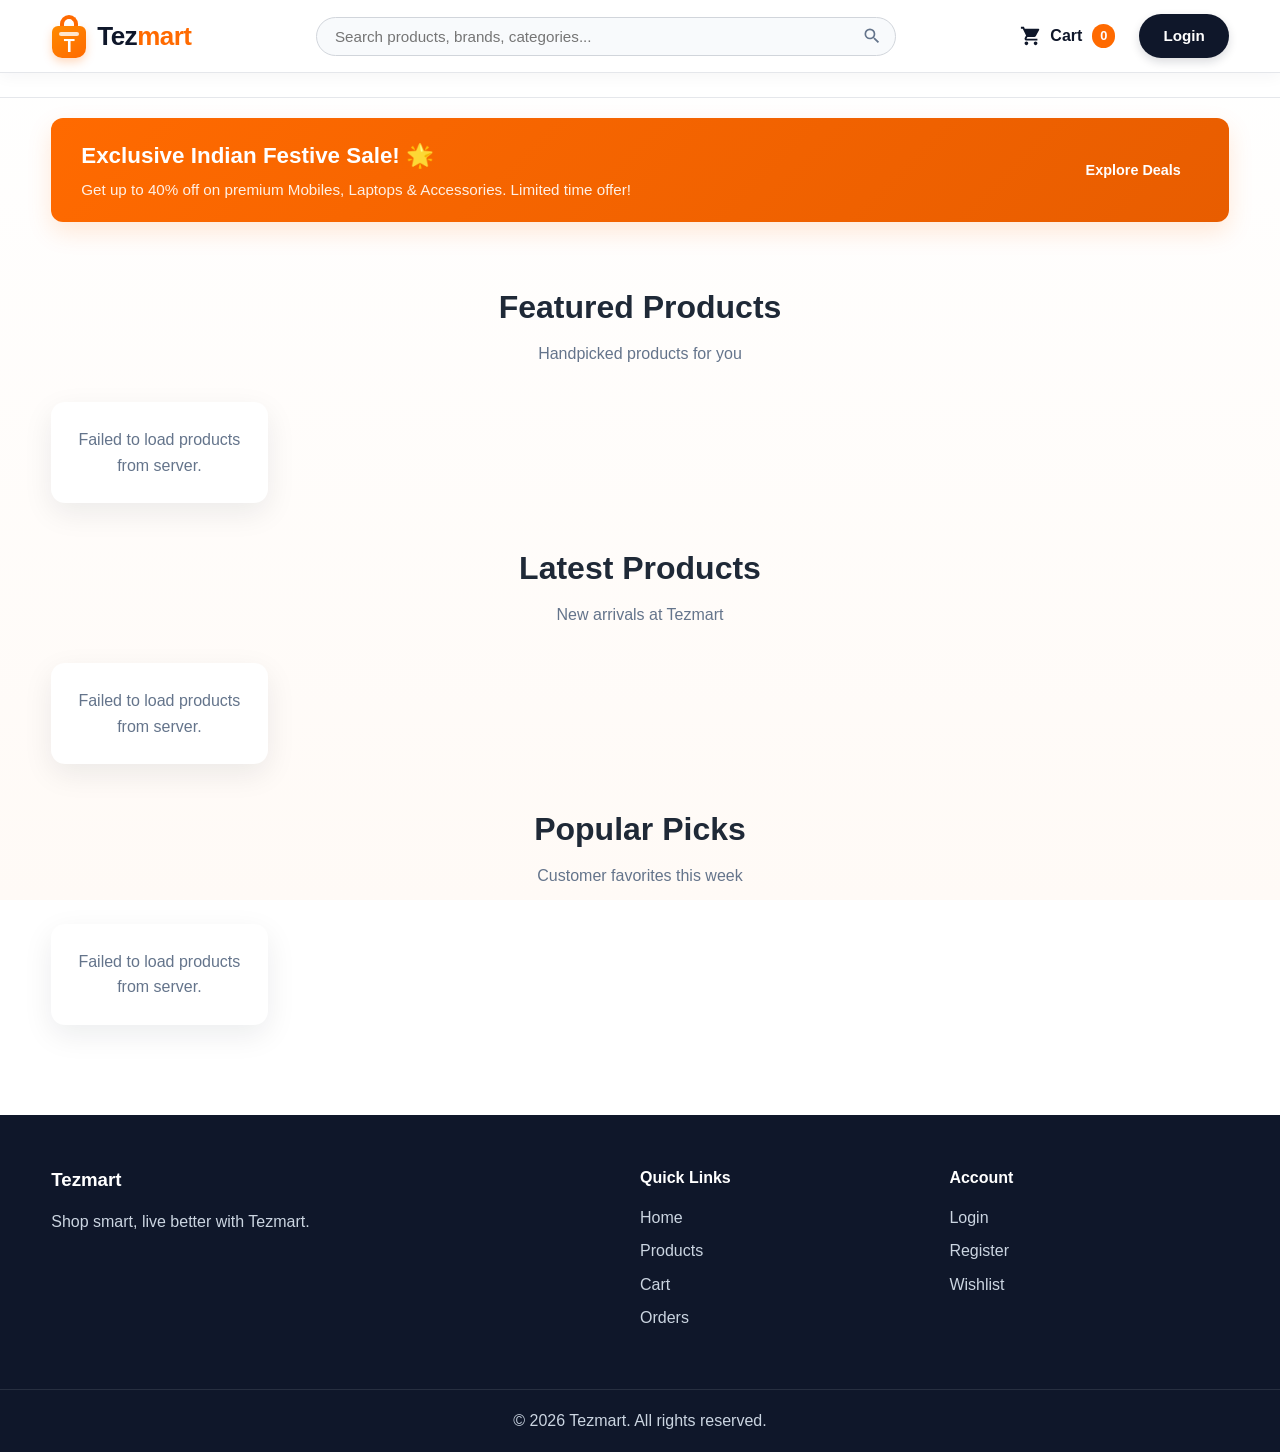
==== commit 4f4a64f0: "Update Product Frontend" ====
--- a/ecommerce-frontend/index.html
+++ b/ecommerce-frontend/index.html
@@ -12,297 +12,101 @@
   <header class="header">
     <div class="container nav">
 
+      <!-- LEFT: Tezmart premium logo and brand name -->
       <a href="index.html" class="tezmart-logo">
-
         <span class="logo-bag">
           <span class="bag-handle"></span>
-
           <span class="bag-body">
             <span class="bag-mark">T</span>
           </span>
         </span>
-
         <span class="brand-wrap">
-
           <span class="brand-name">
             <span class="brand-tez">Tez</span><span class="brand-mart">mart</span>
           </span>
-
-          <span class="brand-tagline">
-            SHOP SMART, LIVE BETTER
-          </span>
-
         </span>
-
       </a>
 
+      <!-- CENTER: Large search bar -->
+      <div class="search-container">
+        <form id="navSearchForm" class="search-form">
+          <input 
+            type="text" 
+            id="navSearchInput" 
+            placeholder="Search products, brands, categories..."
+          />
+          <button type="submit" class="search-btn" aria-label="Search">
+            <svg viewBox="0 0 24 24" width="20" height="20">
+              <path fill="currentColor" d="M15.5 14h-.79l-.28-.27A6.471 6.471 0 0 0 16 9.5 6.5 6.5 0 1 0 9.5 16c1.61 0 3.09-.59 4.23-1.57l.27.28v.79l5 4.99L20.49 19l-4.99-5zm-6 0C7.01 14 5 11.99 5 9.5S7.01 5 9.5 5 14 7.01 14 9.5 11.99 14 9.5 14z"/>
+            </svg>
+          </button>
+        </form>
+      </div>
 
-      <nav id="navLinks" class="nav-links">
-
-        <a href="index.html" class="active">Home</a>
-
-        <a href="products.html">Products</a>
-
+      <!-- RIGHT: Cart and Login -->
+      <div class="nav-right">
         <a href="cart.html" class="cart-link">
-          Cart
+          <svg viewBox="0 0 24 24" width="22" height="22" style="display: inline-block; vertical-align: middle;">
+            <path fill="currentColor" d="M7 18c-1.1 0-1.99.9-1.99 2S5.9 22 7 22s2-.9 2-2-.9-2-2-2zM1 2v2h2l3.6 7.59-1.35 2.45c-.16.28-.25.61-.25.96 0 1.1.9 2 2 2h12v-2H7.42c-.14 0-.25-.11-.25-.25l.03-.12.9-1.63h7.45c.75 0 1.41-.41 1.75-1.03l3.58-6.49c.08-.14.12-.31.12-.48 0-.55-.45-1-1-1H5.21l-.94-2H1zm16 16c-1.1 0-1.99.9-1.99 2s.89 2 1.99 2 2-.9 2-2-.9-2-2-2z"/>
+          </svg>
+          <span>Cart</span>
           <span id="cartCount" class="badge">0</span>
         </a>
-
         <a href="login.html" id="authNavLink" class="login-nav-btn">
           <span>Login</span>
         </a>
-
-      </nav>
-
-
-      <button
-        class="menu-toggle"
-        id="menuToggle"
-        aria-label="Open menu"
-        aria-expanded="false"
-      >
-        <span></span>
-        <span></span>
-        <span></span>
-      </button>
+      </div>
 
     </div>
   </header>
 
+  <!-- Horizontal Category Navigation Bar -->
+  <div class="category-nav-bar">
+    <div class="container category-nav-container" id="categoryNavContainer">
+      <!-- Categories rendered dynamically here -->
+    </div>
+  </div>
 
-  <div class="menu-overlay" id="menuOverlay"></div>
+  <!-- Promotional Banner Section -->
+  <div class="container" style="margin-top: 20px; margin-bottom: -10px;">
+    <div class="promo-box" style="padding: 20px 30px; border-radius: 12px; margin-top: 10px;">
+      <div>
+        <h2 style="font-size: 1.4rem; margin-bottom: 4px;">Exclusive Indian Festive Sale! 🌟</h2>
+        <p style="font-size: 0.95rem; opacity: 0.9;">Get up to 40% off on premium Mobiles, Laptops & Accessories. Limited time offer!</p>
+      </div>
+      <a href="products.html" class="btn promo-button" style="padding: 8px 18px; font-size: 0.9rem; border-radius: 8px;">Explore Deals</a>
+    </div>
+  </div>
 
 
-  <aside
-    class="tez-sidebar"
-    id="tezSidebar"
-    aria-hidden="true"
-  >
-
-    <div class="tez-sidebar-head">
-
-      <div class="sidebar-brand">
-
-        <span class="sidebar-t">T</span>
-
-        <strong>
-          Tez<span>mart</span>
-        </strong>
-
+  <section id="featured" class="section" style="padding-bottom: 20px;">
+    <div class="container">
+      <div class="section-title">
+        <h2>Featured Products</h2>
+        <p>Handpicked products for you</p>
       </div>
-
-      <button
-        class="sidebar-close"
-        id="sidebarClose"
-        aria-label="Close menu"
-      >
-        &times;
-      </button>
-
+      <div id="featuredProducts" class="product-grid"></div>
     </div>
-
-
-    <p class="sidebar-label">
-      EXPLORE TEZMART
-    </p>
-
-
-    <div class="sidebar-menu">
-
-      <a href="register.html">
-
-        <span class="side-icon">✦</span>
-
-        <span>
-          <strong>Register</strong>
-          <small>Create your Tezmart account</small>
-        </span>
-
-      </a>
-
-
-      <a href="wishlist.html">
-
-        <span class="side-icon">♡</span>
-
-        <span>
-          <strong>Wishlist</strong>
-          <small>View your favourite products</small>
-        </span>
-
-      </a>
-
-
-      <a href="orders.html">
-
-        <span class="side-icon">▣</span>
-
-        <span>
-          <strong>My Orders</strong>
-          <small>Track your purchases</small>
-        </span>
-
-      </a>
-
-    </div>
-
-
-    <div class="sidebar-foot">
-      SHOP SMART <span>•</span> LIVE BETTER
-    </div>
-
-  </aside>
-
-
-  <section class="hero">
-
-    <div class="container hero-grid">
-
-      <div class="hero-content">
-
-        <span class="hero-badge">
-          ✦ NEXT GENERATION E-COMMERCE
-        </span>
-
-        <h1>
-          Step Into the Future of
-          <span class="gradient-heading">
-            Online Shopping
-          </span>
-        </h1>
-
-        <p>
-          Discover electronics, fashion, accessories, and lifestyle
-          products in one place. Fast, simple and elegant shopping
-          with a premium Tezmart experience.
-        </p>
-
-        <div class="hero-actions">
-
-          <a href="products.html" class="btn btn-primary">
-            Shop Now
-          </a>
-
-          <a href="#featured" class="btn btn-outline">
-            Explore
-          </a>
-
-        </div>
-
-      </div>
-
-
-      <div class="hero-card">
-
-        <div class="hero-card-top">
-
-          <span>Trending Offer</span>
-
-          <span>30% OFF</span>
-
-        </div>
-
-        <h3>Wireless Headphones</h3>
-
-        <p>
-          Premium sound, modern comfort, and long battery life.
-        </p>
-
-        <div class="hero-price">
-          ₹2,499
-        </div>
-
-      </div>
-
-    </div>
-
   </section>
 
-
-  <section class="categories section">
-
+  <section id="latest" class="section" style="padding-top: 20px; padding-bottom: 20px;">
     <div class="container">
-
       <div class="section-title">
-
-        <h2>Shop by Category</h2>
-
-        <p>Browse our most popular categories</p>
-
+        <h2>Latest Products</h2>
+        <p>New arrivals at Tezmart</p>
       </div>
-
-
-      <div class="category-grid">
-
-        <div class="category-card">
-          <h3>Electronics</h3>
-          <p>Phones, accessories, smart devices</p>
-        </div>
-
-        <div class="category-card">
-          <h3>Fashion</h3>
-          <p>Stylish wear for every occasion</p>
-        </div>
-
-        <div class="category-card">
-          <h3>Footwear</h3>
-          <p>Comfort and style for daily wear</p>
-        </div>
-
-        <div class="category-card">
-          <h3>Home Essentials</h3>
-          <p>Upgrade your home with useful products</p>
-        </div>
-
-      </div>
-
+      <div id="latestProducts" class="product-grid"></div>
     </div>
-
   </section>
 
-
-  <section id="featured" class="section">
-
+  <section id="popular" class="section" style="padding-top: 20px; padding-bottom: 40px;">
     <div class="container">
-
       <div class="section-title">
-
-        <h2>Featured Products</h2>
-
-        <p>Handpicked products for you</p>
-
+        <h2>Popular Picks</h2>
+        <p>Customer favorites this week</p>
       </div>
-
-      <div
-        id="featuredProducts"
-        class="product-grid"
-      ></div>
-
+      <div id="popularProducts" class="product-grid"></div>
     </div>
-
-  </section>
-
-
-  <section class="promo section">
-
-    <div class="container promo-box">
-
-      <div>
-
-        <h2>Special Deal This Week</h2>
-
-        <p>
-          Get up to 40% off on selected accessories and gadgets.
-        </p>
-
-      </div>
-
-      <a href="products.html" class="btn promo-button">
-        View Deals
-      </a>
-
-    </div>
-
   </section>
 
 
@@ -365,4 +169,4 @@
   <script src="js/app.js"></script>
 
 </body>
-</html>+</html>
--- a/ecommerce-frontend/css/style.css
+++ b/ecommerce-frontend/css/style.css
@@ -1,1996 +1,1421 @@
-:root {
-  --primary: #6c63ff;
-  --primary-dark: #4f46e5;
-  --secondary: #111827;
-  --accent: #f59e0b;
-  --light: #f8fafc;
-  --white: #ffffff;
-  --text: #1f2937;
-  --muted: #6b7280;
-  --border: #e5e7eb;
-  --success: #16a34a;
-  --warning: #ea580c;
-  --danger: #dc2626;
-  --shadow: 0 10px 30px rgba(0, 0, 0, 0.08);
-  --radius: 14px;
-  --transition: all 0.3s ease;
-}
-
-* {
-  margin: 0;
-  padding: 0;
-  box-sizing: border-box;
-}
-
-html {
-  scroll-behavior: smooth;
-}
-
-body {
-  font-family: Arial, Helvetica, sans-serif;
-  background: var(--light);
-  color: var(--text);
-  line-height: 1.6;
-}
-
-a {
-  text-decoration: none;
-  color: inherit;
-}
-
-img {
-  max-width: 100%;
-  display: block;
-}
-
-.container {
-  width: min(1180px, 92%);
-  margin: 0 auto;
-}
-
-.section {
-  padding: 70px 0;
-}
-
-.page-header {
-  padding: 60px 0 30px;
-  background: linear-gradient(135deg, #f8fafc, #eef2ff);
-  text-align: center;
-}
-
-.page-header h1 {
-  font-size: 2.3rem;
-  margin-bottom: 10px;
-}
-
-.page-header p {
-  color: var(--muted);
-}
-
-.header {
-  position: sticky;
-  top: 0;
-  z-index: 1000;
-  background: var(--white);
-  box-shadow: 0 2px 20px rgba(0,0,0,0.05);
-}
-
-.nav {
-  display: flex;
-  align-items: center;
-  justify-content: space-between;
-  min-height: 72px;
-  gap: 20px;
-}
-
-.logo {
-  font-size: 1.6rem;
-  font-weight: 800;
-  color: var(--primary);
-}
-
-.nav-links {
-  display: flex;
-  align-items: center;
-  gap: 18px;
-}
-
-.nav-links a {
-  color: var(--secondary);
-  font-weight: 600;
-  transition: var(--transition);
-}
-
-.nav-links a:hover,
-.nav-links a.active {
-  color: var(--primary);
-}
-
-.menu-toggle {
-  display: none;
-  background: var(--primary);
-  color: white;
-  border: none;
-  padding: 10px 12px;
-  border-radius: 10px;
-  cursor: pointer;
-}
-
-.badge {
-  background: var(--primary);
-  color: white;
-  border-radius: 999px;
-  padding: 2px 8px;
-  font-size: 0.8rem;
-  margin-left: 4px;
-}
-
-.hero {
-  padding: 80px 0;
-  background: linear-gradient(135deg, #eef2ff, #f8fafc);
-}
-
-.hero-grid {
-  display: grid;
-  grid-template-columns: 1.2fr 0.8fr;
-  gap: 40px;
-  align-items: center;
-}
-
-.hero-content h1 {
-  font-size: 3rem;
-  line-height: 1.2;
-  margin: 15px 0;
-}
-
-.hero-content p {
-  color: var(--muted);
-  max-width: 650px;
-  margin-bottom: 24px;
-}
-
-.hero-badge {
-  display: inline-block;
-  background: #e0e7ff;
-  color: var(--primary-dark);
-  padding: 8px 14px;
-  border-radius: 999px;
-  font-weight: 700;
-  font-size: 0.9rem;
-}
-
-.hero-actions {
-  display: flex;
-  gap: 14px;
-  flex-wrap: wrap;
-}
-
-.hero-card {
-  background: var(--white);
-  padding: 28px;
-  border-radius: var(--radius);
-  box-shadow: var(--shadow);
-}
-
-.hero-card-top {
-  display: flex;
-  justify-content: space-between;
-  margin-bottom: 18px;
-  color: var(--muted);
-  font-weight: 600;
-}
-
-.hero-card h3 {
-  font-size: 1.5rem;
-  margin-bottom: 10px;
-}
-
-.hero-price {
-  margin-top: 18px;
-  font-size: 1.6rem;
-  color: var(--primary);
-  font-weight: 800;
-}
-
-.btn {
-  display: inline-flex;
-  align-items: center;
-  justify-content: center;
-  border: none;
-  outline: none;
-  padding: 12px 22px;
-  border-radius: 12px;
-  font-weight: 700;
-  cursor: pointer;
-  transition: var(--transition);
-}
-
-.btn:hover {
-  transform: translateY(-2px);
-}
-
-.btn-primary {
-  background: var(--primary);
-  color: var(--white);
-}
-
-.btn-primary:hover {
-  background: var(--primary-dark);
-}
-
-.btn-outline {
-  border: 2px solid var(--primary);
-  color: var(--primary);
-  background: transparent;
-}
-
-.btn-sm {
-  padding: 10px 16px;
-  background: var(--primary);
-  color: var(--white);
-  border-radius: 10px;
-}
-
-.full-width {
-  width: 100%;
-}
-
-.section-title {
-  text-align: center;
-  margin-bottom: 35px;
-}
-
-.section-title h2 {
-  font-size: 2rem;
-  margin-bottom: 8px;
-}
-
-.section-title p {
-  color: var(--muted);
-}
-
-.category-grid {
-  display: grid;
-  grid-template-columns: repeat(4, 1fr);
-  gap: 22px;
-}
-
-.category-card {
-  background: var(--white);
-  padding: 28px;
-  border-radius: var(--radius);
-  box-shadow: var(--shadow);
-  transition: var(--transition);
-}
-
-.category-card:hover {
-  transform: translateY(-6px);
-}
-
-.category-card h3 {
-  margin-bottom: 8px;
-}
-
-.category-card p {
-  color: var(--muted);
-}
-
-.product-grid {
-  display: grid;
-  grid-template-columns: repeat(4, 1fr);
-  gap: 24px;
-}
-
-.product-card {
-  background: var(--white);
-  border-radius: var(--radius);
-  padding: 18px;
-  box-shadow: var(--shadow);
-  transition: var(--transition);
-}
-
-.product-card:hover {
-  transform: translateY(-5px);
-}
-
-.product-image {
-  height: 200px;
-  border-radius: 12px;
-  background: linear-gradient(135deg, #ddd6fe, #e0f2fe);
-  display: flex;
-  align-items: center;
-  justify-content: center;
-  color: #4338ca;
-  font-size: 1.2rem;
-  font-weight: 700;
-  margin-bottom: 15px;
-}
-
-.product-card h3 {
-  font-size: 1.05rem;
-  margin-bottom: 6px;
-}
-
-.category {
-  color: var(--muted);
-  margin-bottom: 12px;
-}
-
-.product-bottom {
-  display: flex;
-  justify-content: space-between;
-  align-items: center;
-  gap: 10px;
-}
-
-.price {
-  font-size: 1.2rem;
-  font-weight: 800;
-  color: var(--primary);
-}
-
-.products-layout {
-  display: grid;
-  grid-template-columns: 280px 1fr;
-  gap: 30px;
-}
-
-.sidebar {
-  background: var(--white);
-  padding: 22px;
-  border-radius: var(--radius);
-  box-shadow: var(--shadow);
-  height: fit-content;
-}
-
-.sidebar h3 {
-  margin-bottom: 20px;
-}
-
-.filter-group {
-  margin-bottom: 18px;
-}
-
-.filter-group label {
-  display: block;
-  font-weight: 700;
-  margin-bottom: 8px;
-}
-
-.filter-group input,
-.filter-group select,
-.form-group input,
-.form-group textarea,
-.form-group select {
-  width: 100%;
-  padding: 12px 14px;
-  border: 1px solid var(--border);
-  border-radius: 10px;
-  outline: none;
-  font-size: 1rem;
-}
-
-.filter-group input:focus,
-.filter-group select:focus,
-.form-group input:focus,
-.form-group textarea:focus,
-.form-group select:focus {
-  border-color: var(--primary);
-}
-
-.products-topbar {
-  display: flex;
-  justify-content: space-between;
-  align-items: center;
-  margin-bottom: 25px;
-  gap: 15px;
-}
-
-.product-detail {
-  display: grid;
-  grid-template-columns: 1fr 1fr;
-  gap: 35px;
-  background: var(--white);
-  border-radius: var(--radius);
-  padding: 30px;
-  box-shadow: var(--shadow);
-}
-
-.product-detail-image {
-  min-height: 400px;
-  border-radius: var(--radius);
-  background: linear-gradient(135deg, #ddd6fe, #e0f2fe);
-  display: flex;
-  align-items: center;
-  justify-content: center;
-  font-size: 1.5rem;
-  font-weight: 800;
-  color: var(--primary-dark);
-}
-
-.product-detail-info h2 {
-  font-size: 2rem;
-  margin-bottom: 12px;
-}
-
-.product-detail-info p {
-  color: var(--muted);
-  margin-bottom: 15px;
-}
-
-.product-detail-price {
-  font-size: 2rem;
-  font-weight: 800;
-  color: var(--primary);
-  margin-bottom: 18px;
-}
-
-.qty-box {
-  display: flex;
-  align-items: center;
-  gap: 12px;
-  margin-bottom: 20px;
-}
-
-.qty-box input {
-  width: 90px;
-  padding: 10px;
-  border: 1px solid var(--border);
-  border-radius: 10px;
-}
-
-.card {
-  background: var(--white);
-  border-radius: var(--radius);
-  box-shadow: var(--shadow);
-  padding: 25px;
-}
-
-.cart-layout,
-.checkout-layout {
-  display: grid;
-  grid-template-columns: 1.5fr 0.9fr;
-  gap: 30px;
-}
-
-.cart-item {
-  display: grid;
-  grid-template-columns: 110px 1fr auto;
-  gap: 18px;
-  align-items: center;
-  background: var(--white);
-  border-radius: var(--radius);
-  padding: 18px;
-  box-shadow: var(--shadow);
-  margin-bottom: 18px;
-}
-
-.cart-item-image {
-  width: 110px;
-  height: 110px;
-  border-radius: 12px;
-  background: linear-gradient(135deg, #ddd6fe, #e0f2fe);
-  display: flex;
-  align-items: center;
-  justify-content: center;
-  font-weight: 700;
-}
-
-.cart-summary {
-  background: var(--white);
-  border-radius: var(--radius);
-  box-shadow: var(--shadow);
-  padding: 24px;
-  height: fit-content;
-}
-
-.cart-summary h3 {
-  margin-bottom: 18px;
-}
-
-.summary-row {
-  display: flex;
-  justify-content: space-between;
-  margin-bottom: 14px;
-}
-
-.summary-row.total {
-  font-size: 1.2rem;
-  font-weight: 800;
-  padding-top: 12px;
-  border-top: 1px solid var(--border);
-}
-
-.form-grid {
-  display: grid;
-  grid-template-columns: repeat(2, 1fr);
-  gap: 18px;
-}
-
-.form-group {
-  margin-bottom: 18px;
-}
-
-.form-group label {
-  display: block;
-  font-weight: 700;
-  margin-bottom: 8px;
-}
-
-.form-group.full {
-  grid-column: 1 / -1;
-}
-
-.auth-section {
-  min-height: calc(100vh - 72px);
-  display: flex;
-  align-items: center;
-  justify-content: center;
-  padding: 40px 15px;
-}
-
-.auth-card {
-  width: 100%;
-  max-width: 450px;
-  background: var(--white);
-  padding: 30px;
-  border-radius: var(--radius);
-  box-shadow: var(--shadow);
-}
-
-.auth-card h2 {
-  margin-bottom: 8px;
-}
-
-.auth-card p {
-  color: var(--muted);
-  margin-bottom: 20px;
-}
-
-.auth-switch {
-  margin-top: 16px;
-  text-align: center;
-}
-
-.auth-switch a {
-  color: var(--primary);
-  font-weight: 700;
-}
-
-.promo-box {
-  background: linear-gradient(135deg, var(--primary), #8b5cf6);
-  color: white;
-  padding: 35px;
-  border-radius: var(--radius);
-  display: flex;
-  justify-content: space-between;
-  align-items: center;
-  gap: 20px;
-}
-
-.orders-list {
-  display: grid;
-  gap: 18px;
-}
-
-.order-card {
-  background: var(--white);
-  padding: 22px;
-  border-radius: var(--radius);
-  box-shadow: var(--shadow);
-}
-
-.order-top {
-  display: flex;
-  justify-content: space-between;
-  align-items: center;
-  margin-bottom: 14px;
-  gap: 12px;
-}
-
-.status {
-  padding: 7px 14px;
-  border-radius: 999px;
-  font-size: 0.9rem;
-  font-weight: 700;
-}
-
-.status.delivered {
-  background: #dcfce7;
-  color: var(--success);
-}
-
-.status.processing {
-  background: #ffedd5;
-  color: var(--warning);
-}
-
-.footer {
-  background: #0f172a;
-  color: white;
-  margin-top: 50px;
-}
-
-.footer-grid {
-  display: grid;
-  grid-template-columns: 2fr 1fr 1fr;
-  gap: 30px;
-  padding: 50px 0;
-}
-
-.footer h3,
-.footer h4 {
-  margin-bottom: 14px;
-}
-
-.footer p,
-.footer a {
-  color: #cbd5e1;
-}
-
-.footer a {
-  display: block;
-  margin-bottom: 8px;
-}
-
-.footer-bottom {
-  text-align: center;
-  padding: 18px;
-  border-top: 1px solid rgba(255,255,255,0.1);
-}
-
-.empty-message {
-  background: var(--white);
-  padding: 25px;
-  border-radius: var(--radius);
-  box-shadow: var(--shadow);
-  text-align: center;
-  color: var(--muted);
-}
-
-@media (max-width: 1100px) {
-  .product-grid {
-    grid-template-columns: repeat(3, 1fr);
-  }
-
-  .category-grid {
-    grid-template-columns: repeat(2, 1fr);
-  }
-
-  .hero-grid,
-  .product-detail,
-  .cart-layout,
-  .checkout-layout {
-    grid-template-columns: 1fr;
-  }
-
-  .products-layout {
-    grid-template-columns: 1fr;
-  }
-}
-
-@media (max-width: 768px) {
-  .menu-toggle {
-    display: block;
-  }
-
-  .nav-links {
-    position: absolute;
-    top: 72px;
-    left: 0;
-    right: 0;
-    background: var(--white);
-    padding: 20px;
-    box-shadow: var(--shadow);
-    flex-direction: column;
-    display: none;
-  }
-
-  .nav-links.show {
-    display: flex;
-  }
-
-  .hero-content h1 {
-    font-size: 2.2rem;
-  }
-
-  .product-grid {
-    grid-template-columns: repeat(2, 1fr);
-  }
-
-  .form-grid {
-    grid-template-columns: 1fr;
-  }
-
-  .footer-grid {
-    grid-template-columns: 1fr;
-  }
-
-  .promo-box,
-  .products-topbar,
-  .order-top {
-    flex-direction: column;
-    align-items: flex-start;
-  }
-}
-
-@media (max-width: 520px) {
-  .product-grid,
-  .category-grid {
-    grid-template-columns: 1fr;
-  }
-
-  .page-header h1,
-  .section-title h2 {
-    font-size: 1.8rem;
-  }
-
-  .hero-content h1 {
-    font-size: 1.9rem;
-  }
-
-  .cart-item {
-    grid-template-columns: 1fr;
-  }
-}
-/* =========================================================
-   TEZMART ORANGE + VIOLET PREMIUM THEME
-========================================================= */
-
-:root {
-  --primary: #7c3aed;
-  --primary-dark: #5b21b6;
-  --secondary: #4c1d95;
-  --accent: #ff6a00;
-  --light: #fffaf6;
-  --white: #ffffff;
-  --text: #3b1768;
-  --muted: #765d92;
-  --border: rgba(124, 58, 237, 0.18);
-  --shadow: 0 14px 38px rgba(76, 29, 149, 0.10);
-}
-
-
-body {
-  min-height: 100vh;
-
-  background:
-    radial-gradient(
-      circle at 10% 18%,
-      rgba(255, 106, 0, 0.17),
-      transparent 31%
-    ),
-
-    radial-gradient(
-      circle at 88% 18%,
-      rgba(124, 58, 237, 0.21),
-      transparent 34%
-    ),
-
-    radial-gradient(
-      circle at 22% 85%,
-      rgba(168, 85, 247, 0.16),
-      transparent 34%
-    ),
-
-    radial-gradient(
-      circle at 84% 82%,
-      rgba(255, 106, 0, 0.13),
-      transparent 31%
-    ),
-
-    linear-gradient(
-      135deg,
-      #fffaf5 0%,
-      #fbf7ff 48%,
-      #fff7ef 100%
-    );
-
-  background-attachment: fixed;
-
-  background-size:
-    130% 130%,
-    140% 140%,
-    130% 130%,
-    140% 140%,
-    100% 100%;
-
-  animation:
-    tezBackground
-    16s
-    ease-in-out
-    infinite alternate;
-}
-
-
-/* =========================================================
-   HEADER
-========================================================= */
-
-.header {
-  min-height: 94px;
-
-  overflow: visible;
-
-  background:
-    rgba(255, 255, 255, 0.86);
-
-  backdrop-filter: blur(20px);
-
-  -webkit-backdrop-filter:
-    blur(20px);
-
-  border-bottom:
-    1px solid
-    rgba(124, 58, 237, 0.12);
-
-  box-shadow:
-    0 8px 30px
-    rgba(76, 29, 149, 0.07);
-}
-
-
-.nav {
-  min-height: 94px;
-
-  overflow: visible;
-}
-
-
-/* =========================================================
-   TEZMART LOGO
-========================================================= */
-
-.tezmart-logo {
-  display: flex;
-
-  align-items: center;
-
-  gap: 12px;
-
-  min-height: 88px;
-
-  overflow: visible;
-}
-
-
-.logo-bag {
-  width: 54px;
-
-  height: 66px;
-
-  position: relative;
-
-  display: inline-flex;
-
-  justify-content: center;
-
-  align-items: flex-end;
-
-  overflow: visible;
-
-  flex: 0 0 54px;
-
-  animation:
-    logoFloat
-    3s
-    ease-in-out
-    infinite;
-}
-
-
-.bag-handle {
-  position: absolute;
-
-  width: 29px;
-
-  height: 25px;
-
-  top: 1px;
-
-  left: 50%;
-
-  transform:
-    translateX(-50%);
-
-  border:
-    6px solid #5b21b6;
-
-  border-bottom: 0;
-
-  border-radius:
-    18px 18px 0 0;
-
-  z-index: 1;
-}
-
-
-.bag-body {
-  position: absolute;
-
-  width: 52px;
-
-  height: 49px;
-
-  bottom: 0;
-
-  z-index: 2;
-
-  border-radius:
-    8px 8px 14px 14px;
-
-  background:
-    linear-gradient(
-      145deg,
-      #ff9800,
-      #ff5e00
-    );
-
-  box-shadow:
-    0 8px 20px
-    rgba(255, 94, 0, 0.38);
-
-  display: flex;
-
-  align-items: center;
-
-  justify-content: center;
-}
-
-
-.bag-body::before {
-  content: "";
-
-  position: absolute;
-
-  top: 9px;
-
-  width: 31px;
-
-  height: 6px;
-
-  border-radius: 999px;
-
-  background: #ffffff;
-}
-
-
-.bag-mark {
-  margin-top: 13px;
-
-  color: #ffffff;
-
-  font-size: 30px;
-
-  line-height: 1;
-
-  font-weight: 900;
-}
-
-
-.brand-wrap {
-  display: flex;
-
-  flex-direction: column;
-}
-
-
-.brand-name {
-  font-size: 34px;
-
-  font-weight: 900;
-
-  line-height: 0.95;
-
-  letter-spacing: -2px;
-}
-
-
-.brand-tez {
-  color: #5b21b6;
-}
-
-
-.brand-mart {
-  background:
-    linear-gradient(
-      90deg,
-      #ff5e00,
-      #ff9a00,
-      #ff5e00
-    );
-
-  background-size:
-    200% auto;
-
-  -webkit-background-clip:
-    text;
-
-  background-clip:
-    text;
-
-  color: transparent;
-
-  animation:
-    tezGradient
-    3s
-    linear
-    infinite;
-}
-
-
-.brand-tagline {
-  color: #5b21b6;
-
-  font-size: 7px;
-
-  font-weight: 800;
-
-  letter-spacing: 2px;
-
-  margin-top: 7px;
-
-  white-space: nowrap;
-}
-
-
-/* =========================================================
-   NAVIGATION
-========================================================= */
-
-.nav-links {
-  gap: 28px;
-}
-
-
-.nav-links a {
-  color: #4c1d95;
-
-  position: relative;
-}
-
-
-.nav-links a:not(.login-nav-btn)::after {
-  content: "";
-
-  position: absolute;
-
-  left: 50%;
-
-  bottom: -9px;
-
-  width: 0;
-
-  height: 3px;
-
-  transform:
-    translateX(-50%);
-
-  border-radius: 999px;
-
-  background:
-    linear-gradient(
-      90deg,
-      #7c3aed,
-      #ff6a00
-    );
-
-  transition:
-    width 0.3s ease;
-}
-
-
-.nav-links a:not(.login-nav-btn):hover::after,
-.nav-links a.active:not(.login-nav-btn)::after {
-  width: 100%;
-}
-
-
-.badge {
-  background: #ff6500;
-}
-
-
-/* =========================================================
-   ANIMATED LOGIN BUTTON
-========================================================= */
-
-.login-nav-btn {
-  width: 108px;
-
-  height: 44px;
-
-  padding: 0 !important;
-
-  border-radius: 999px;
-
-  display: inline-flex !important;
-
-  align-items: center;
-
-  justify-content: center;
-
-  position: relative !important;
-
-  overflow: hidden;
-
-  background: #5b21b6;
-
-  box-shadow:
-    0 8px 22px
-    rgba(91, 33, 182, 0.28);
-
-  transition:
-    transform 0.3s ease,
-    box-shadow 0.3s ease !important;
-}
-
-
-.login-nav-btn::before {
-  content: "";
-
-  position: absolute;
-
-  width: 180%;
-
-  height: 350%;
-
-  background:
-    conic-gradient(
-      transparent,
-      #ff6500,
-      #ffb000,
-      transparent 35%
-    );
-
-  animation:
-    loginSpin
-    2.3s
-    linear
-    infinite;
-}
-
-
-.login-nav-btn::after {
-  content: "";
-
-  position: absolute;
-
-  inset: 3px;
-
-  border-radius: inherit;
-
-  background:
-    linear-gradient(
-      135deg,
-      #5b21b6,
-      #7c3aed
-    );
-}
-
-
-.login-nav-btn span {
-  color: #ffffff;
-
-  position: relative;
-
-  z-index: 2;
-
-  font-weight: 800;
-}
-
-
-.login-nav-btn:hover {
-  transform:
-    translateY(-4px)
-    scale(1.05);
-
-  box-shadow:
-    0 14px 30px
-    rgba(91, 33, 182, 0.38),
-
-    0 0 22px
-    rgba(255, 101, 0, 0.25);
-}
-
-
-/* =========================================================
-   THREE LINE MENU BUTTON
-========================================================= */
-
-.menu-toggle {
-  display: flex;
-
-  width: 47px;
-
-  height: 47px;
-
-  padding: 0;
-
-  border-radius: 14px;
-
-  background:
-    linear-gradient(
-      135deg,
-      rgba(124, 58, 237, 0.12),
-      rgba(255, 106, 0, 0.12)
-    );
-
-  align-items: center;
-
-  justify-content: center;
-
-  flex-direction: column;
-
-  gap: 5px;
-}
-
-
-.menu-toggle span {
-  width: 22px;
-
-  height: 3px;
-
-  border-radius: 99px;
-
-  background: #6d28d9;
-
-  transition:
-    0.35s ease;
-}
-
-
-.menu-toggle.active span:nth-child(1) {
-  transform:
-    translateY(8px)
-    rotate(45deg);
-}
-
-
-.menu-toggle.active span:nth-child(2) {
-  opacity: 0;
-
-  transform:
-    scale(0);
-}
-
-
-.menu-toggle.active span:nth-child(3) {
-  transform:
-    translateY(-8px)
-    rotate(-45deg);
-}
-
-
-/* =========================================================
-   SIDEBAR OVERLAY
-========================================================= */
-
-.menu-overlay {
-  position: fixed;
-
-  inset: 0;
-
-  z-index: 1998;
-
-  background:
-    rgba(46, 16, 101, 0.34);
-
-  backdrop-filter:
-    blur(5px);
-
-  opacity: 0;
-
-  visibility: hidden;
-
-  transition:
-    0.35s ease;
-}
-
-
-.menu-overlay.active {
-  opacity: 1;
-
-  visibility: visible;
-}
-
-
-/* =========================================================
-   SIDEBAR
-========================================================= */
-
-.tez-sidebar {
-  position: fixed;
-
-  top: 0;
-
-  right: -410px;
-
-  z-index: 1999;
-
-  width: 370px;
-
-  max-width: 90%;
-
-  height: 100vh;
-
-  display: flex;
-
-  flex-direction: column;
-
-  background:
-    linear-gradient(
-      160deg,
-      rgba(255, 255, 255, 0.99),
-      rgba(248, 244, 255, 0.99)
-    );
-
-  box-shadow:
-    -20px 0 60px
-    rgba(76, 29, 149, 0.22);
-
-  transition:
-    right
-    0.45s
-    cubic-bezier(
-      0.77,
-      0,
-      0.18,
-      1
-    );
-}
-
-
-.tez-sidebar.active {
-  right: 0;
-}
-
-
-.tez-sidebar-head {
-  padding: 28px 24px;
-
-  display: flex;
-
-  align-items: center;
-
-  justify-content: space-between;
-
-  border-bottom:
-    1px solid
-    rgba(124, 58, 237, 0.12);
-}
-
-
-.sidebar-brand {
-  display: flex;
-
-  align-items: center;
-
-  gap: 11px;
-
-  font-size: 24px;
-
-  color: #5b21b6;
-}
-
-
-.sidebar-brand strong span {
-  color: #ff6500;
-}
-
-
-.sidebar-t {
-  width: 42px;
-
-  height: 42px;
-
-  display: grid;
-
-  place-items: center;
-
-  border-radius: 12px;
-
-  color: #ffffff;
-
-  font-weight: 900;
-
-  background:
-    linear-gradient(
-      135deg,
-      #ff9500,
-      #ff5e00
-    );
-
-  box-shadow:
-    0 8px 18px
-    rgba(255, 94, 0, 0.35);
-}
-
-
-.sidebar-close {
-  width: 40px;
-
-  height: 40px;
-
-  border: 0;
-
-  border-radius: 50%;
-
-  background:
-    rgba(124, 58, 237, 0.1);
-
-  color: #6d28d9;
-
-  font-size: 27px;
-
-  cursor: pointer;
-
-  transition:
-    0.3s;
-}
-
-
-.sidebar-close:hover {
-  transform:
-    rotate(90deg);
-
-  color: #ffffff;
-
-  background:
-    #ff6500;
-}
-
-
-.sidebar-label {
-  padding:
-    25px 25px 10px;
-
-  color: #8b5cf6;
-
-  font-size: 11px;
-
-  font-weight: 800;
-
-  letter-spacing: 2px;
-}
-
-
-.sidebar-menu {
-  padding:
-    0 24px;
-
-  flex: 1;
-}
-
-
-.sidebar-menu a {
-  display: flex;
-
-  align-items: center;
-
-  gap: 14px;
-
-  padding: 15px;
-
-  margin-bottom: 11px;
-
-  border-radius: 16px;
-
-  color: #4c1d95;
-
-  transition:
-    0.3s ease;
-}
-
-
-.sidebar-menu a:hover {
-  transform:
-    translateX(-7px);
-
-  background:
-    linear-gradient(
-      90deg,
-      rgba(124, 58, 237, 0.11),
-      rgba(255, 106, 0, 0.09)
-    );
-}
-
-
-.side-icon {
-  width: 45px;
-
-  height: 45px;
-
-  display: grid;
-
-  place-items: center;
-
-  flex: 0 0 45px;
-
-  border-radius: 14px;
-
-  color: #ffffff;
-
-  font-size: 20px;
-
-  background:
-    linear-gradient(
-      135deg,
-      #7c3aed,
-      #ff6500
-    );
-}
-
-
-.sidebar-menu strong,
-.sidebar-menu small {
-  display: block;
-}
-
-
-.sidebar-menu small {
-  margin-top: 4px;
-
-  color: #8b7aa8;
-
-  font-size: 11px;
-}
-
-
-.sidebar-foot {
-  padding: 25px;
-
-  text-align: center;
-
-  color: #7c3aed;
-
-  font-size: 9px;
-
-  font-weight: 900;
-
-  letter-spacing: 1.7px;
-}
-
-
-.sidebar-foot span {
-  color: #ff6500;
-
-  margin:
-    0 7px;
-}
-
-
-/* =========================================================
-   GLOBAL PAGE DESIGN
-========================================================= */
-
-.hero,
-.page-header {
-  background:
-    transparent;
-}
-
-
-.hero {
-  position: relative;
-
-  overflow: hidden;
-}
-
-
-.hero-content h1,
-.page-header h1,
-.section-title h2 {
-  color: #4c1d95;
-}
-
-
-.gradient-heading {
-  display: inline;
-
-  background:
-    linear-gradient(
-      90deg,
-      #7c3aed,
-      #ff6500,
-      #ff9800
-    );
-
-  background-size:
-    200% auto;
-
-  -webkit-background-clip:
-    text;
-
-  background-clip:
-    text;
-
-  color: transparent;
-
-  animation:
-    tezGradient
-    4s
-    linear
-    infinite;
-}
-
-
-.hero-badge {
-  background:
-    rgba(255, 255, 255, 0.48);
-
-  color: #ff6500;
-
-  border:
-    1px solid
-    rgba(255, 101, 0, 0.3);
-}
-
-
-.hero-card,
-.category-card,
-.product-card,
-.sidebar,
-.product-detail,
-.card,
-.cart-item,
-.cart-summary,
-.auth-card,
-.order-card,
-.empty-message {
-  background:
-    rgba(255, 255, 255, 0.68);
-
-  backdrop-filter:
-    blur(15px);
-
-  -webkit-backdrop-filter:
-    blur(15px);
-
-  border:
-    1px solid
-    rgba(124, 58, 237, 0.10);
-}
-
-
-.hero-card,
-.category-card,
-.product-card,
-.auth-card {
-  transition:
-    transform 0.35s ease,
-    box-shadow 0.35s ease,
-    border-color 0.35s ease;
-}
-
-
-.hero-card:hover,
-.category-card:hover,
-.product-card:hover {
-  transform:
-    translateY(-8px);
-
-  border-color:
-    rgba(255, 101, 0, 0.35);
-
-  box-shadow:
-    0 24px 55px
-    rgba(124, 58, 237, 0.16);
-}
-
-
-.btn-primary,
-.btn-sm {
-  background:
-    linear-gradient(
-      90deg,
-      #7c3aed,
-      #ff6500
-    );
-}
-
-
-.btn-primary:hover {
-  background:
-    linear-gradient(
-      90deg,
-      #6d28d9,
-      #ff7a00
-    );
-}
-
-
-.btn-outline {
-  border-color:
-    #7c3aed;
-
-  color:
-    #6d28d9;
-}
-
-
-.price,
-.hero-price,
-.product-detail-price,
-.auth-switch a {
-  color:
-    #7c3aed;
-}
-
-
-.promo-box {
-  background:
-    linear-gradient(
-      135deg,
-      #6d28d9,
-      #ff6500
-    );
-}
-
-
-.promo-button {
-  background:
-    #ffffff;
-
-  color:
-    #6d28d9;
-}
-
-
-.footer {
-  background:
-    linear-gradient(
-      135deg,
-      #2e1065,
-      #4c1d95
-    );
-}
-
-
-/* =========================================================
-   ANIMATIONS
-========================================================= */
-
-@keyframes tezBackground {
-
-  0% {
-
-    background-position:
-      0 0,
-      100% 0,
-      0 100%,
-      100% 100%,
-      center;
-
-  }
-
-
-  100% {
-
-    background-position:
-      18% 12%,
-      82% 18%,
-      15% 85%,
-      88% 75%,
-      center;
-
-  }
-
-}
-
-
-@keyframes logoFloat {
-
-  0%,
-  100% {
-
-    transform:
-      translateY(0);
-
-  }
-
-
-  50% {
-
-    transform:
-      translateY(-4px);
-
-  }
-
-}
-
-
-@keyframes tezGradient {
-
-  from {
-
-    background-position:
-      0 center;
-
-  }
-
-
-  to {
-
-    background-position:
-      200% center;
-
-  }
-
-}
-
-
-@keyframes loginSpin {
-
-  to {
-
-    transform:
-      rotate(360deg);
-
-  }
-
-}
-
-
-/* =========================================================
-   RESPONSIVE
-========================================================= */
-
-@media (max-width: 768px) {
-
-  .header,
-  .nav {
-
-    min-height:
-      84px;
-
-  }
-
-
-  .nav-links {
-
-    position:
-      static;
-
-    display:
-      flex;
-
-    flex-direction:
-      row;
-
-    margin-left:
-      auto;
-
-    padding:
-      0;
-
-    background:
-      transparent;
-
-    box-shadow:
-      none;
-
-  }
-
-
-  .nav-links a:not(.login-nav-btn) {
-
-    display:
-      none;
-
-  }
-
-
-  .login-nav-btn {
-
-    width:
-      82px;
-
-    height:
-      40px;
-
-  }
-
-
-  .menu-toggle {
-
-    display:
-      flex;
-
-  }
-
-
-  .logo-bag {
-
-    width:
-      45px;
-
-    height:
-      57px;
-
-    flex-basis:
-      45px;
-
-  }
-
-
-  .bag-body {
-
-    width:
-      44px;
-
-    height:
-      42px;
-
-  }
-
-
-  .bag-handle {
-
-    width:
-      25px;
-
-    height:
-      22px;
-
-    border-width:
-      5px;
-
-  }
-
-
-  .brand-name {
-
-    font-size:
-      27px;
-
-  }
-
-
-  .brand-tagline {
-
-    display:
-      none;
-
-  }
-
-}
-
-
-@media (max-width: 520px) {
-
-  .tezmart-logo {
-
-    gap:
-      8px;
-
-  }
-
-
-  .brand-name {
-
-    font-size:
-      23px;
-
-  }
-
-
-  .login-nav-btn {
-
-    width:
-      70px;
-
-  }
-
-
-  .menu-toggle {
-
-    width:
-      42px;
-
-    height:
-      42px;
-
-  }
-
-}+:root {
+  --primary: #ff6a00;
+  --primary-dark: #e85d00;
+  --secondary: #0f172a;
+  --accent: #ff8a00;
+  --light: #fffaf6;
+  --white: #ffffff;
+  --text: #1f2937;
+  --muted: #64748b;
+  --border: #e5e7eb;
+  --success: #16a34a;
+  --warning: #ea580c;
+  --danger: #dc2626;
+  --shadow: 0 10px 30px rgba(15, 23, 42, 0.08);
+  --radius: 14px;
+  --transition: all 0.3s ease;
+
+  --orange: #ff6a00;
+  --orange-dark: #e85d00;
+  --orange-light: #fff1e8;
+  --page-bg: #fffaf6;
+  --dark: #0f172a;
+}
+
+* {
+  margin: 0;
+  padding: 0;
+  box-sizing: border-box;
+}
+
+html {
+  scroll-behavior: smooth;
+}
+
+body {
+  font-family: Arial, Helvetica, sans-serif;
+  background: var(--light);
+  color: var(--text);
+  line-height: 1.6;
+}
+
+a {
+  text-decoration: none;
+  color: inherit;
+}
+
+img {
+  max-width: 100%;
+  display: block;
+}
+
+.container {
+  width: min(1180px, 92%);
+  margin: 0 auto;
+}
+
+.section {
+  padding: 70px 0;
+}
+
+.page-header {
+  padding: 60px 0 30px;
+  background: linear-gradient(135deg, #f8fafc, #eef2ff);
+  text-align: center;
+}
+
+.page-header h1 {
+  font-size: 2.3rem;
+  margin-bottom: 10px;
+}
+
+.page-header p {
+  color: var(--muted);
+}
+
+.header {
+  position: sticky;
+  top: 0;
+  z-index: 1000;
+  background: var(--white);
+  box-shadow: 0 2px 20px rgba(0,0,0,0.05);
+}
+
+.nav {
+  display: flex;
+  align-items: center;
+  justify-content: space-between;
+  min-height: 72px;
+  gap: 20px;
+}
+
+.logo {
+  font-size: 1.6rem;
+  font-weight: 800;
+  color: var(--primary);
+}
+
+.nav-links {
+  display: flex;
+  align-items: center;
+  gap: 18px;
+}
+
+.nav-links a {
+  color: var(--secondary);
+  font-weight: 600;
+  transition: var(--transition);
+}
+
+.nav-links a:hover,
+.nav-links a.active {
+  color: var(--primary);
+}
+
+.menu-toggle {
+  display: none;
+  background: var(--primary);
+  color: white;
+  border: none;
+  padding: 10px 12px;
+  border-radius: 10px;
+  cursor: pointer;
+}
+
+.badge {
+  background: var(--primary);
+  color: white;
+  border-radius: 999px;
+  padding: 2px 8px;
+  font-size: 0.8rem;
+  margin-left: 4px;
+}
+
+.hero {
+  padding: 80px 0;
+  background: linear-gradient(135deg, #eef2ff, #f8fafc);
+}
+
+.hero-grid {
+  display: grid;
+  grid-template-columns: 1.2fr 0.8fr;
+  gap: 40px;
+  align-items: center;
+}
+
+.hero-content h1 {
+  font-size: 3rem;
+  line-height: 1.2;
+  margin: 15px 0;
+}
+
+.hero-content p {
+  color: var(--muted);
+  max-width: 650px;
+  margin-bottom: 24px;
+}
+
+.hero-badge {
+  display: inline-block;
+  background: #e0e7ff;
+  color: var(--primary-dark);
+  padding: 8px 14px;
+  border-radius: 999px;
+  font-weight: 700;
+  font-size: 0.9rem;
+}
+
+.hero-actions {
+  display: flex;
+  gap: 14px;
+  flex-wrap: wrap;
+}
+
+.hero-card {
+  background: var(--white);
+  padding: 28px;
+  border-radius: var(--radius);
+  box-shadow: var(--shadow);
+}
+
+.hero-card-top {
+  display: flex;
+  justify-content: space-between;
+  margin-bottom: 18px;
+  color: var(--muted);
+  font-weight: 600;
+}
+
+.hero-card h3 {
+  font-size: 1.5rem;
+  margin-bottom: 10px;
+}
+
+.hero-price {
+  margin-top: 18px;
+  font-size: 1.6rem;
+  color: var(--primary);
+  font-weight: 800;
+}
+
+.btn {
+  display: inline-flex;
+  align-items: center;
+  justify-content: center;
+  border: none;
+  outline: none;
+  padding: 12px 22px;
+  border-radius: 12px;
+  font-weight: 700;
+  cursor: pointer;
+  transition: var(--transition);
+}
+
+.btn:hover {
+  transform: translateY(-2px);
+}
+
+.btn-primary {
+  background: var(--primary);
+  color: var(--white);
+}
+
+.btn-primary:hover {
+  background: var(--primary-dark);
+}
+
+.btn-outline {
+  border: 2px solid var(--primary);
+  color: var(--primary);
+  background: transparent;
+}
+
+.btn-sm {
+  padding: 10px 16px;
+  background: var(--primary);
+  color: var(--white);
+  border-radius: 10px;
+}
+
+.full-width {
+  width: 100%;
+}
+
+.section-title {
+  text-align: center;
+  margin-bottom: 35px;
+}
+
+.section-title h2 {
+  font-size: 2rem;
+  margin-bottom: 8px;
+}
+
+.section-title p {
+  color: var(--muted);
+}
+
+.category-grid {
+  display: grid;
+  grid-template-columns: repeat(4, 1fr);
+  gap: 22px;
+}
+
+.category-card {
+  background: var(--white);
+  padding: 28px;
+  border-radius: var(--radius);
+  box-shadow: var(--shadow);
+  transition: var(--transition);
+}
+
+.category-card:hover {
+  transform: translateY(-6px);
+}
+
+.category-card h3 {
+  margin-bottom: 8px;
+}
+
+.category-card p {
+  color: var(--muted);
+}
+
+.product-grid {
+  display: grid;
+  grid-template-columns: repeat(4, 1fr);
+  gap: 24px;
+}
+
+.product-card {
+  background: var(--white);
+  border-radius: var(--radius);
+  padding: 18px;
+  box-shadow: var(--shadow);
+  transition: var(--transition);
+}
+
+.product-card:hover {
+  transform: translateY(-5px);
+}
+
+.product-image {
+  height: 200px;
+  border-radius: 12px;
+  background: linear-gradient(135deg, #ddd6fe, #e0f2fe);
+  display: flex;
+  align-items: center;
+  justify-content: center;
+  color: #4338ca;
+  font-size: 1.2rem;
+  font-weight: 700;
+  margin-bottom: 15px;
+}
+
+.product-card h3 {
+  font-size: 1.05rem;
+  margin-bottom: 6px;
+}
+
+.category {
+  color: var(--muted);
+  margin-bottom: 12px;
+}
+
+.product-bottom {
+  display: flex;
+  justify-content: space-between;
+  align-items: center;
+  gap: 10px;
+}
+
+.price {
+  font-size: 1.2rem;
+  font-weight: 800;
+  color: var(--primary);
+}
+
+.products-layout {
+  display: grid;
+  grid-template-columns: 280px 1fr;
+  gap: 30px;
+}
+
+.sidebar {
+  background: var(--white);
+  padding: 22px;
+  border-radius: var(--radius);
+  box-shadow: var(--shadow);
+  height: fit-content;
+}
+
+.sidebar h3 {
+  margin-bottom: 20px;
+}
+
+.filter-group {
+  margin-bottom: 18px;
+}
+
+.filter-group label {
+  display: block;
+  font-weight: 700;
+  margin-bottom: 8px;
+}
+
+.filter-group input,
+.filter-group select,
+.form-group input,
+.form-group textarea,
+.form-group select {
+  width: 100%;
+  padding: 12px 14px;
+  border: 1px solid var(--border);
+  border-radius: 10px;
+  outline: none;
+  font-size: 1rem;
+}
+
+.filter-group input:focus,
+.filter-group select:focus,
+.form-group input:focus,
+.form-group textarea:focus,
+.form-group select:focus {
+  border-color: var(--primary);
+}
+
+.products-topbar {
+  display: flex;
+  justify-content: space-between;
+  align-items: center;
+  margin-bottom: 25px;
+  gap: 15px;
+}
+
+.product-detail {
+  display: grid;
+  grid-template-columns: 1fr 1fr;
+  gap: 35px;
+  background: var(--white);
+  border-radius: var(--radius);
+  padding: 30px;
+  box-shadow: var(--shadow);
+}
+
+.product-detail-image {
+  min-height: 400px;
+  border-radius: var(--radius);
+  background: linear-gradient(135deg, #ddd6fe, #e0f2fe);
+  display: flex;
+  align-items: center;
+  justify-content: center;
+  font-size: 1.5rem;
+  font-weight: 800;
+  color: var(--primary-dark);
+}
+
+.product-detail-info h2 {
+  font-size: 2rem;
+  margin-bottom: 12px;
+}
+
+.product-detail-info p {
+  color: var(--muted);
+  margin-bottom: 15px;
+}
+
+.product-detail-price {
+  font-size: 2rem;
+  font-weight: 800;
+  color: var(--primary);
+  margin-bottom: 18px;
+}
+
+.qty-box {
+  display: flex;
+  align-items: center;
+  gap: 12px;
+  margin-bottom: 20px;
+}
+
+.qty-box input {
+  width: 90px;
+  padding: 10px;
+  border: 1px solid var(--border);
+  border-radius: 10px;
+}
+
+.card {
+  background: var(--white);
+  border-radius: var(--radius);
+  box-shadow: var(--shadow);
+  padding: 25px;
+}
+
+.cart-layout,
+.checkout-layout {
+  display: grid;
+  grid-template-columns: 1.5fr 0.9fr;
+  gap: 30px;
+}
+
+.cart-item {
+  display: grid;
+  grid-template-columns: 110px 1fr auto;
+  gap: 18px;
+  align-items: center;
+  background: var(--white);
+  border-radius: var(--radius);
+  padding: 18px;
+  box-shadow: var(--shadow);
+  margin-bottom: 18px;
+}
+
+.cart-item-image {
+  width: 110px;
+  height: 110px;
+  border-radius: 12px;
+  background: linear-gradient(135deg, #ddd6fe, #e0f2fe);
+  display: flex;
+  align-items: center;
+  justify-content: center;
+  font-weight: 700;
+}
+
+.cart-summary {
+  background: var(--white);
+  border-radius: var(--radius);
+  box-shadow: var(--shadow);
+  padding: 24px;
+  height: fit-content;
+}
+
+.cart-summary h3 {
+  margin-bottom: 18px;
+}
+
+.summary-row {
+  display: flex;
+  justify-content: space-between;
+  margin-bottom: 14px;
+}
+
+.summary-row.total {
+  font-size: 1.2rem;
+  font-weight: 800;
+  padding-top: 12px;
+  border-top: 1px solid var(--border);
+}
+
+.form-grid {
+  display: grid;
+  grid-template-columns: repeat(2, 1fr);
+  gap: 18px;
+}
+
+.form-group {
+  margin-bottom: 18px;
+}
+
+.form-group label {
+  display: block;
+  font-weight: 700;
+  margin-bottom: 8px;
+}
+
+.form-group.full {
+  grid-column: 1 / -1;
+}
+
+.auth-section {
+  min-height: calc(100vh - 72px);
+  display: flex;
+  align-items: center;
+  justify-content: center;
+  padding: 40px 15px;
+}
+
+.auth-card {
+  width: 100%;
+  max-width: 450px;
+  background: var(--white);
+  padding: 30px;
+  border-radius: var(--radius);
+  box-shadow: var(--shadow);
+}
+
+.auth-card h2 {
+  margin-bottom: 8px;
+}
+
+.auth-card p {
+  color: var(--muted);
+  margin-bottom: 20px;
+}
+
+.auth-switch {
+  margin-top: 16px;
+  text-align: center;
+}
+
+.auth-switch a {
+  color: var(--primary);
+  font-weight: 700;
+}
+
+.promo-box {
+  background: linear-gradient(135deg, var(--primary), #8b5cf6);
+  color: white;
+  padding: 35px;
+  border-radius: var(--radius);
+  display: flex;
+  justify-content: space-between;
+  align-items: center;
+  gap: 20px;
+}
+
+.orders-list {
+  display: grid;
+  gap: 18px;
+}
+
+.order-card {
+  background: var(--white);
+  padding: 22px;
+  border-radius: var(--radius);
+  box-shadow: var(--shadow);
+}
+
+.order-top {
+  display: flex;
+  justify-content: space-between;
+  align-items: center;
+  margin-bottom: 14px;
+  gap: 12px;
+}
+
+.status {
+  padding: 7px 14px;
+  border-radius: 999px;
+  font-size: 0.9rem;
+  font-weight: 700;
+}
+
+.status.delivered {
+  background: #dcfce7;
+  color: var(--success);
+}
+
+.status.processing {
+  background: #ffedd5;
+  color: var(--warning);
+}
+
+.footer {
+  background: #0f172a;
+  color: white;
+  margin-top: 50px;
+}
+
+.footer-grid {
+  display: grid;
+  grid-template-columns: 2fr 1fr 1fr;
+  gap: 30px;
+  padding: 50px 0;
+}
+
+.footer h3,
+.footer h4 {
+  margin-bottom: 14px;
+}
+
+.footer p,
+.footer a {
+  color: #cbd5e1;
+}
+
+.footer a {
+  display: block;
+  margin-bottom: 8px;
+}
+
+.footer-bottom {
+  text-align: center;
+  padding: 18px;
+  border-top: 1px solid rgba(255,255,255,0.1);
+}
+
+.empty-message {
+  background: var(--white);
+  padding: 25px;
+  border-radius: var(--radius);
+  box-shadow: var(--shadow);
+  text-align: center;
+  color: var(--muted);
+}
+
+@media (max-width: 1100px) {
+  .product-grid {
+    grid-template-columns: repeat(3, 1fr);
+  }
+
+  .category-grid {
+    grid-template-columns: repeat(2, 1fr);
+  }
+
+  .hero-grid,
+  .product-detail,
+  .cart-layout,
+  .checkout-layout {
+    grid-template-columns: 1fr;
+  }
+
+  .products-layout {
+    grid-template-columns: 1fr;
+  }
+}
+
+@media (max-width: 768px) {
+  .menu-toggle {
+    display: block;
+  }
+
+  .nav-links {
+    position: absolute;
+    top: 72px;
+    left: 0;
+    right: 0;
+    background: var(--white);
+    padding: 20px;
+    box-shadow: var(--shadow);
+    flex-direction: column;
+    display: none;
+  }
+
+  .nav-links.show {
+    display: flex;
+  }
+
+  .hero-content h1 {
+    font-size: 2.2rem;
+  }
+
+  .product-grid {
+    grid-template-columns: repeat(2, 1fr);
+  }
+
+  .form-grid {
+    grid-template-columns: 1fr;
+  }
+
+  .footer-grid {
+    grid-template-columns: 1fr;
+  }
+
+  .promo-box,
+  .products-topbar,
+  .order-top {
+    flex-direction: column;
+    align-items: flex-start;
+  }
+}
+
+@media (max-width: 520px) {
+  .product-grid,
+  .category-grid {
+    grid-template-columns: 1fr;
+  }
+
+  .page-header h1,
+  .section-title h2 {
+    font-size: 1.8rem;
+  }
+
+  .hero-content h1 {
+    font-size: 1.9rem;
+  }
+
+  .cart-item {
+    grid-template-columns: 1fr;
+  }
+}
+/* =========================================================
+   TEZMART PREMIUM ORANGE + WHITE THEME
+========================================================= */
+
+body {
+  min-height: 100vh;
+  background: linear-gradient(180deg, #ffffff 0%, #fffaf6 100%);
+  background-attachment: fixed;
+  color: var(--text);
+}
+
+/* Overriding light purple gradients in first section */
+.page-header {
+  background: linear-gradient(135deg, #ffffff 0%, #fff1e8 100%);
+  border-bottom: 1px solid var(--border);
+}
+
+.product-image,
+.product-detail-image,
+.cart-item-image {
+  background: #ffffff !important;
+  border: 1px solid #f1f5f9 !important;
+  display: flex !important;
+  align-items: center !important;
+  justify-content: center !important;
+}
+
+.promo-box {
+  background: linear-gradient(135deg, var(--orange), var(--orange-dark)) !important;
+  box-shadow: 0 10px 25px rgba(255, 106, 0, 0.15);
+}
+
+/* =========================================================
+   HEADER & NAVBAR
+========================================================= */
+
+.header {
+  min-height: 72px;
+  overflow: visible;
+  background: rgba(255, 255, 255, 0.96);
+  backdrop-filter: blur(10px);
+  -webkit-backdrop-filter: blur(10px);
+  border-bottom: 1px solid var(--border);
+  box-shadow: 0 4px 15px rgba(15, 23, 42, 0.04);
+}
+
+.nav {
+  min-height: 72px;
+  overflow: visible;
+  display: flex;
+  align-items: center;
+  justify-content: space-between;
+  gap: 20px;
+}
+
+/* =========================================================
+   TEZMART LOGO
+========================================================= */
+
+.tezmart-logo {
+  display: flex;
+  align-items: center;
+  gap: 10px;
+  min-height: auto;
+  overflow: visible;
+}
+
+.logo-bag {
+  width: 36px;
+  height: 44px;
+  position: relative;
+  display: inline-flex;
+  justify-content: center;
+  align-items: flex-end;
+  overflow: visible;
+  flex: 0 0 36px;
+  animation: logoFloat 3s ease-in-out infinite;
+}
+
+.bag-handle {
+  position: absolute;
+  width: 18px;
+  height: 14px;
+  top: 1px;
+  left: 50%;
+  transform: translateX(-50%);
+  border: 4px solid var(--orange);
+  border-bottom: 0;
+  border-radius: 10px 10px 0 0;
+  z-index: 1;
+}
+
+.bag-body {
+  position: absolute;
+  width: 34px;
+  height: 32px;
+  bottom: 0;
+  z-index: 2;
+  border-radius: 6px 6px 10px 10px;
+  background: linear-gradient(145deg, #ff8a00, #ff6a00);
+  box-shadow: 0 4px 10px rgba(255, 106, 0, 0.25);
+  display: flex;
+  align-items: center;
+  justify-content: center;
+}
+
+.bag-body::before {
+  content: "";
+  position: absolute;
+  top: 6px;
+  width: 20px;
+  height: 4px;
+  border-radius: 999px;
+  background: #ffffff;
+  opacity: 0.8;
+}
+
+.bag-mark {
+  margin-top: 8px;
+  color: #ffffff;
+  font-size: 18px;
+  line-height: 1;
+  font-weight: 900;
+}
+
+.brand-wrap {
+  display: flex;
+  flex-direction: column;
+}
+
+.brand-name {
+  font-size: 26px;
+  font-weight: 800;
+  line-height: 1;
+  letter-spacing: -0.5px;
+}
+
+.brand-tez {
+  color: var(--dark);
+}
+
+.brand-mart {
+  color: var(--orange);
+}
+
+.brand-tagline {
+  display: none; /* Removed for clean premium look */
+}
+
+/* =========================================================
+   SEARCH BAR
+========================================================= */
+
+.search-container {
+  flex: 1;
+  max-width: 580px;
+  margin: 0 20px;
+}
+
+.search-form {
+  position: relative;
+  display: flex;
+  align-items: center;
+  width: 100%;
+}
+
+.search-form input {
+  width: 100%;
+  padding: 10px 45px 10px 18px;
+  border: 1px solid #d1d5db;
+  border-radius: 99px;
+  background: #f8fafc;
+  font-size: 0.95rem;
+  transition: var(--transition);
+}
+
+.search-form input:focus {
+  background: var(--white);
+  border-color: var(--orange);
+  box-shadow: 0 0 0 4px rgba(255, 106, 0, 0.15);
+}
+
+.search-btn {
+  position: absolute;
+  right: 6px;
+  background: transparent;
+  border: none;
+  color: var(--muted);
+  cursor: pointer;
+  display: flex;
+  align-items: center;
+  justify-content: center;
+  padding: 8px;
+}
+
+.search-btn:hover {
+  color: var(--orange);
+}
+
+/* =========================================================
+   RIGHT NAVIGATION & CART/LOGIN BUTTONS
+========================================================= */
+
+.nav-right {
+  display: flex;
+  align-items: center;
+  gap: 24px;
+}
+
+.cart-link {
+  display: flex;
+  align-items: center;
+  gap: 8px;
+  font-weight: 600;
+  color: var(--dark);
+  position: relative;
+  transition: var(--transition);
+}
+
+.cart-link:hover {
+  color: var(--orange);
+}
+
+.cart-link .badge {
+  background: var(--orange);
+  color: var(--white);
+  border-radius: 999px;
+  padding: 2px 8px;
+  font-size: 0.8rem;
+  font-weight: 700;
+  margin-left: 2px;
+}
+
+/* Premium Login Button */
+.login-nav-btn {
+  background: var(--dark) !important;
+  color: var(--white) !important;
+  border-radius: 999px !important;
+  padding: 10px 24px !important;
+  font-weight: 700 !important;
+  font-size: 0.95rem !important;
+  border: none !important;
+  box-shadow: 0 4px 10px rgba(15, 23, 42, 0.15) !important;
+  transition: var(--transition) !important;
+  display: inline-flex !important;
+  align-items: center !important;
+  justify-content: center !important;
+  width: auto !important;
+  height: auto !important;
+  overflow: visible !important;
+}
+
+.login-nav-btn::before,
+.login-nav-btn::after {
+  display: none !important; /* Hide old purple animation overrides */
+}
+
+.login-nav-btn span {
+  color: var(--white) !important;
+}
+
+.login-nav-btn:hover {
+  transform: translateY(-2px) !important;
+  box-shadow: 0 6px 14px rgba(15, 23, 42, 0.25) !important;
+  background: #1e293b !important;
+}
+
+/* =========================================================
+   CATEGORY NAVIGATION PILLS
+========================================================= */
+
+.category-nav-bar {
+  background: var(--white);
+  border-bottom: 1px solid var(--border);
+  padding: 12px 0;
+  overflow-x: auto;
+  white-space: nowrap;
+}
+
+.category-nav-bar::-webkit-scrollbar {
+  display: none;
+}
+
+.category-nav-container {
+  display: flex;
+  gap: 12px;
+  align-items: center;
+}
+
+.category-pill {
+  display: inline-flex;
+  align-items: center;
+  gap: 8px;
+  background: var(--white);
+  padding: 8px 18px;
+  border-radius: 99px;
+  border: 1px solid var(--border);
+  color: var(--dark);
+  font-weight: 600;
+  font-size: 0.9rem;
+  cursor: pointer;
+  transition: var(--transition);
+  box-shadow: 0 2px 6px rgba(15, 23, 42, 0.02);
+}
+
+.category-pill:hover,
+.category-pill.active {
+  border-color: var(--orange);
+  color: var(--orange);
+  transform: translateY(-2px);
+  box-shadow: 0 4px 12px rgba(255, 106, 0, 0.12);
+}
+
+.category-pill .category-icon {
+  font-size: 1.1rem;
+}
+
+/* =========================================================
+   PRODUCT CARDS & GRIDS
+========================================================= */
+
+.product-grid {
+  display: grid;
+  grid-template-columns: repeat(auto-fill, minmax(200px, 1fr));
+  gap: 24px;
+}
+
+@media (min-width: 1200px) {
+  .product-grid {
+    grid-template-columns: repeat(5, 1fr);
+  }
+}
+
+.product-card {
+  background: var(--white);
+  border-radius: 12px;
+  padding: 16px;
+  border: 1px solid #f1f5f9;
+  box-shadow: 0 4px 12px rgba(15, 23, 42, 0.02);
+  transition: var(--transition);
+  display: flex;
+  flex-direction: column;
+  cursor: pointer;
+  position: relative;
+  overflow: hidden;
+}
+
+.product-card:hover {
+  transform: translateY(-5px);
+  box-shadow: 0 12px 24px rgba(15, 23, 42, 0.08);
+  border-color: rgba(255, 106, 0, 0.3);
+}
+
+.product-image {
+  height: 170px;
+  background: #ffffff;
+  border-radius: 8px;
+  display: flex;
+  align-items: center;
+  justify-content: center;
+  overflow: hidden;
+  margin-bottom: 12px;
+  padding: 8px;
+  border: 1px solid #f8fafc;
+}
+
+.product-image img {
+  max-height: 100%;
+  max-width: 100%;
+  object-fit: contain;
+  transition: transform 0.3s ease;
+}
+
+.product-card:hover .product-image img {
+  transform: scale(1.05);
+}
+
+.product-card h3 {
+  font-size: 0.95rem;
+  font-weight: 700;
+  color: var(--dark);
+  margin-bottom: 6px;
+  line-height: 1.4;
+  display: -webkit-box;
+  -webkit-line-clamp: 2;
+  -webkit-box-orient: vertical;
+  overflow: hidden;
+  height: 2.7rem;
+}
+
+.product-card .category {
+  font-size: 0.8rem;
+  color: var(--muted);
+  margin-bottom: 12px;
+}
+
+.product-card .price {
+  font-size: 1.15rem;
+  font-weight: 800;
+  color: var(--orange);
+}
+
+/* =========================================================
+   PRODUCT DETAIL PAGE
+========================================================= */
+
+.product-detail {
+  grid-template-columns: 1fr 1fr;
+  gap: 40px;
+  background: var(--white);
+  border-radius: 16px;
+  padding: 40px;
+  border: 1px solid #f1f5f9;
+  box-shadow: var(--shadow);
+}
+
+.product-detail-image {
+  background: #ffffff;
+  border-radius: 12px;
+  min-height: 450px;
+  display: flex;
+  align-items: center;
+  justify-content: center;
+  border: 1px solid #f1f5f9;
+}
+
+.product-detail-image img {
+  max-height: 420px;
+  object-fit: contain;
+}
+
+.product-detail-price {
+  color: var(--orange);
+  font-size: 2.2rem;
+  font-weight: 800;
+}
+
+/* Dark action buttons in Product Detail */
+.product-detail-info .btn {
+  border-radius: 99px !important;
+  padding: 14px 28px !important;
+  font-weight: 700 !important;
+  font-size: 0.95rem !important;
+  transition: var(--transition) !important;
+  box-shadow: 0 4px 10px rgba(15, 23, 42, 0.15) !important;
+  width: auto !important;
+  min-width: 140px;
+}
+
+.product-detail-info .btn-primary,
+.product-detail-info .btn-outline {
+  background: var(--dark) !important;
+  color: var(--white) !important;
+  border: none !important;
+}
+
+.product-detail-info .btn-primary:hover,
+.product-detail-info .btn-outline:hover {
+  transform: translateY(-2px) !important;
+  box-shadow: 0 6px 14px rgba(15, 23, 42, 0.25) !important;
+  background: #1e293b !important;
+}
+
+/* =========================================================
+   LOGIN & REGISTER PAGES
+========================================================= */
+
+.auth-section {
+  background: linear-gradient(180deg, #ffffff 0%, #fffaf6 100%);
+}
+
+.auth-card {
+  background: var(--white);
+  border-radius: 16px;
+  border: 1px solid var(--border);
+  box-shadow: 0 10px 40px rgba(15, 23, 42, 0.05);
+  padding: 40px 30px;
+}
+
+.form-group input,
+.form-group textarea,
+.form-group select {
+  border: 1px solid #d1d5db;
+  border-radius: 8px;
+  padding: 10px 14px;
+  font-size: 0.95rem;
+  transition: var(--transition);
+}
+
+.form-group input:focus,
+.form-group textarea:focus,
+.form-group select:focus {
+  border-color: var(--orange);
+  box-shadow: 0 0 0 3px rgba(255, 106, 0, 0.15);
+}
+
+.auth-card .btn-primary,
+.cart-summary .btn-primary,
+.checkout-form .btn-primary {
+  background: var(--dark) !important;
+  color: var(--white) !important;
+  border-radius: 99px !important;
+  padding: 12px 24px !important;
+  font-weight: 700 !important;
+  box-shadow: 0 4px 10px rgba(15, 23, 42, 0.12) !important;
+  transition: var(--transition);
+}
+
+.auth-card .btn-primary:hover,
+.cart-summary .btn-primary:hover,
+.checkout-form .btn-primary:hover {
+  transform: translateY(-2px);
+  box-shadow: 0 6px 14px rgba(15, 23, 42, 0.22);
+  background: #1e293b !important;
+}
+
+.auth-switch a {
+  color: var(--orange) !important;
+}
+
+/* =========================================================
+   CART & CHECKOUT
+========================================================= */
+
+.cart-item {
+  border: 1px solid #f1f5f9;
+  background: var(--white);
+  box-shadow: 0 4px 10px rgba(15, 23, 42, 0.02);
+}
+
+.cart-item h3 {
+  color: var(--dark);
+}
+
+.cart-item .price {
+  color: var(--orange);
+}
+
+.cart-summary {
+  background: var(--white);
+  border: 1px solid var(--border);
+  box-shadow: 0 4px 15px rgba(15, 23, 42, 0.03);
+}
+
+.cart-qty-input {
+  border: 1px solid #d1d5db;
+  border-radius: 6px;
+  padding: 6px;
+}
+
+.checkout-form.card {
+  border: 1px solid var(--border);
+}
+
+/* =========================================================
+   ORDERS & WISHLIST
+========================================================= */
+
+.order-card {
+  border: 1px solid var(--border);
+  background: var(--white);
+  box-shadow: 0 4px 12px rgba(15, 23, 42, 0.02);
+}
+
+.order-card h3 {
+  color: var(--dark);
+}
+
+.order-card strong {
+  color: var(--orange);
+}
+
+.status.delivered {
+  background: #dcfce7 !important;
+  color: var(--success) !important;
+}
+
+.status.processing {
+  background: #fff3e0 !important;
+  color: var(--warning) !important;
+}
+
+/* =========================================================
+   ANIMATIONS
+========================================================= */
+
+@keyframes logoFloat {
+  0%, 100% {
+    transform: translateY(0);
+  }
+  50% {
+    transform: translateY(-3px);
+  }
+}
+
+/* =========================================================
+   RESPONSIVE DESIGN
+========================================================= */
+
+@media (max-width: 768px) {
+  .header {
+    min-height: auto;
+    padding: 10px 0;
+  }
+
+  .nav {
+    min-height: auto;
+    flex-wrap: wrap;
+    gap: 12px;
+  }
+
+  .search-container {
+    order: 3;
+    width: 100%;
+    max-width: 100%;
+    margin: 8px 0 0 0;
+  }
+
+  .logo-bag {
+    width: 32px;
+    height: 38px;
+    flex-basis: 32px;
+  }
+
+  .bag-body {
+    width: 30px;
+    height: 28px;
+  }
+
+  .bag-handle {
+    width: 16px;
+    height: 12px;
+    border-width: 3px;
+  }
+
+  .brand-name {
+    font-size: 22px;
+  }
+
+  .nav-right {
+    gap: 16px;
+  }
+
+  .login-nav-btn {
+    padding: 8px 18px !important;
+    font-size: 0.9rem !important;
+  }
+
+  .product-grid {
+    grid-template-columns: repeat(2, 1fr) !important;
+  }
+
+  .product-detail {
+    grid-template-columns: 1fr;
+    padding: 20px;
+  }
+
+  .product-detail-image {
+    min-height: 300px;
+  }
+
+  .product-detail-image img {
+    max-height: 280px;
+  }
+}
+
+@media (max-width: 480px) {
+  .product-grid {
+    grid-template-columns: repeat(2, 1fr) !important;
+    gap: 12px;
+  }
+
+  .product-card {
+    padding: 10px;
+  }
+
+  .product-image {
+    height: 130px;
+  }
+}
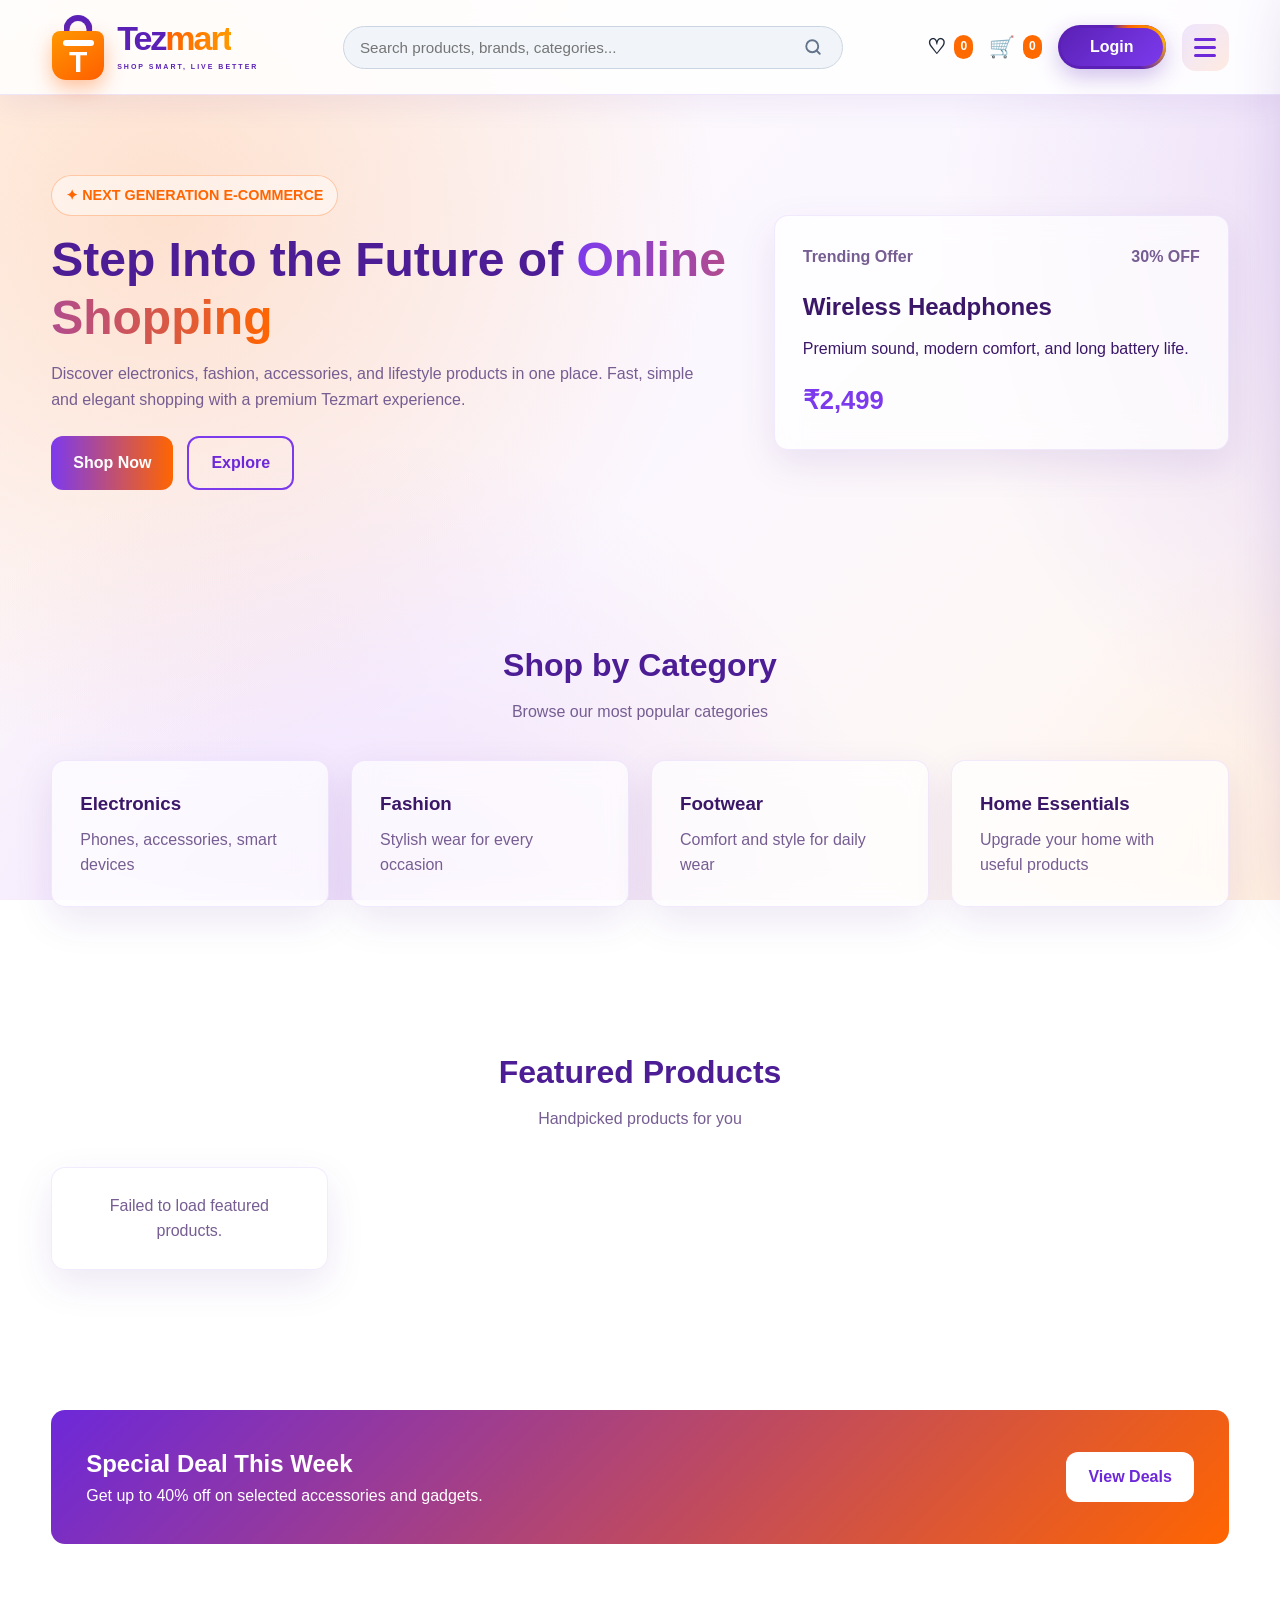
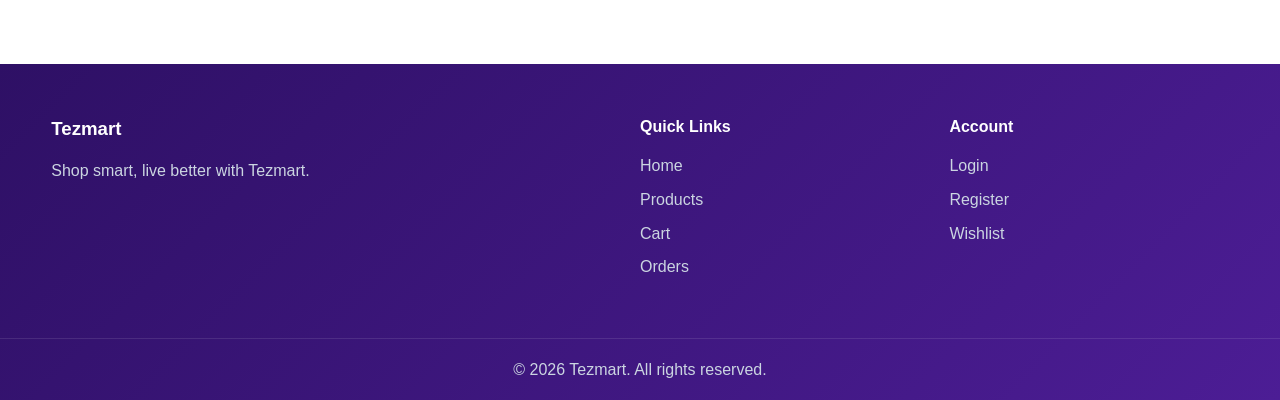
==== commit ab202c28: "UI modifications,adding wishlist symbol and other modifications" ====
--- a/ecommerce-frontend/index.html
+++ b/ecommerce-frontend/index.html
@@ -11,8 +11,7 @@
 
   <header class="header">
     <div class="container nav">
-
-      <!-- LEFT: Tezmart premium logo and brand name -->
+      <!-- LEFT: Logo -->
       <a href="index.html" class="tezmart-logo">
         <span class="logo-bag">
           <span class="bag-handle"></span>
@@ -24,89 +23,284 @@
           <span class="brand-name">
             <span class="brand-tez">Tez</span><span class="brand-mart">mart</span>
           </span>
-        </span>
-      </a>
-
-      <!-- CENTER: Large search bar -->
-      <div class="search-container">
-        <form id="navSearchForm" class="search-form">
-          <input 
-            type="text" 
-            id="navSearchInput" 
-            placeholder="Search products, brands, categories..."
-          />
-          <button type="submit" class="search-btn" aria-label="Search">
-            <svg viewBox="0 0 24 24" width="20" height="20">
-              <path fill="currentColor" d="M15.5 14h-.79l-.28-.27A6.471 6.471 0 0 0 16 9.5 6.5 6.5 0 1 0 9.5 16c1.61 0 3.09-.59 4.23-1.57l.27.28v.79l5 4.99L20.49 19l-4.99-5zm-6 0C7.01 14 5 11.99 5 9.5S7.01 5 9.5 5 14 7.01 14 9.5 11.99 14 9.5 14z"/>
+          <span class="brand-tagline">
+            SHOP SMART, LIVE BETTER
+          </span>
+        </span>
+      </a>
+
+      <!-- CENTER: Search Bar -->
+      <div class="nav-search-container">
+        <form class="nav-search-form" id="navSearchForm">
+          <input type="text" id="navSearchInput" placeholder="Search products, brands, categories..." required>
+          <button type="submit" id="navSearchButton" aria-label="Search">
+            <svg class="search-icon" viewBox="0 0 24 24" width="18" height="18" fill="none" stroke="currentColor" stroke-width="2.5" stroke-linecap="round" stroke-linejoin="round">
+              <circle cx="11" cy="11" r="8"></circle>
+              <line x1="21" y1="21" x2="16.65" y2="16.65"></line>
             </svg>
           </button>
         </form>
       </div>
 
-      <!-- RIGHT: Cart and Login -->
-      <div class="nav-right">
-        <a href="cart.html" class="cart-link">
-          <svg viewBox="0 0 24 24" width="22" height="22" style="display: inline-block; vertical-align: middle;">
-            <path fill="currentColor" d="M7 18c-1.1 0-1.99.9-1.99 2S5.9 22 7 22s2-.9 2-2-.9-2-2-2zM1 2v2h2l3.6 7.59-1.35 2.45c-.16.28-.25.61-.25.96 0 1.1.9 2 2 2h12v-2H7.42c-.14 0-.25-.11-.25-.25l.03-.12.9-1.63h7.45c.75 0 1.41-.41 1.75-1.03l3.58-6.49c.08-.14.12-.31.12-.48 0-.55-.45-1-1-1H5.21l-.94-2H1zm16 16c-1.1 0-1.99.9-1.99 2s.89 2 1.99 2 2-.9 2-2-.9-2-2-2z"/>
-          </svg>
-          <span>Cart</span>
+      <!-- RIGHT: Wishlist, Cart, Login/User state, Hamburger -->
+      <nav id="navLinks" class="nav-links">
+        <a href="wishlist.html" class="wishlist-link" title="Wishlist">
+          <span class="heart-icon">♡</span>
+          <span id="wishlistCount" class="badge">0</span>
+        </a>
+
+        <a href="cart.html" class="cart-link" title="Cart">
+          <span class="cart-icon">🛒</span>
           <span id="cartCount" class="badge">0</span>
         </a>
-        <a href="login.html" id="authNavLink" class="login-nav-btn">
-          <span>Login</span>
-        </a>
-      </div>
-
+
+        <div id="userStateContainer" class="user-state-container">
+          <!-- Will be dynamically populated by JS -->
+        </div>
+
+        <button class="menu-toggle" id="menuToggle" aria-label="Open menu" aria-expanded="false">
+          <span></span>
+          <span></span>
+          <span></span>
+        </button>
+      </nav>
     </div>
   </header>
 
-  <!-- Horizontal Category Navigation Bar -->
-  <div class="category-nav-bar">
-    <div class="container category-nav-container" id="categoryNavContainer">
-      <!-- Categories rendered dynamically here -->
-    </div>
-  </div>
-
-  <!-- Promotional Banner Section -->
-  <div class="container" style="margin-top: 20px; margin-bottom: -10px;">
-    <div class="promo-box" style="padding: 20px 30px; border-radius: 12px; margin-top: 10px;">
+
+  <div class="menu-overlay" id="menuOverlay"></div>
+
+
+  <aside
+    class="tez-sidebar"
+    id="tezSidebar"
+    aria-hidden="true"
+  >
+
+    <div class="tez-sidebar-head">
+
+      <div class="sidebar-brand">
+
+        <span class="sidebar-t">T</span>
+
+        <strong>
+          Tez<span>mart</span>
+        </strong>
+
+      </div>
+
+      <button
+        class="sidebar-close"
+        id="sidebarClose"
+        aria-label="Close menu"
+      >
+        &times;
+      </button>
+
+    </div>
+
+
+    <p class="sidebar-label">
+      EXPLORE TEZMART
+    </p>
+
+
+    <div class="sidebar-menu">
+
+      <a href="register.html">
+
+        <span class="side-icon">✦</span>
+
+        <span>
+          <strong>Register</strong>
+          <small>Create your Tezmart account</small>
+        </span>
+
+      </a>
+
+
+      <a href="wishlist.html">
+
+        <span class="side-icon">♡</span>
+
+        <span>
+          <strong>Wishlist</strong>
+          <small>View your favourite products</small>
+        </span>
+
+      </a>
+
+
+      <a href="orders.html">
+
+        <span class="side-icon">▣</span>
+
+        <span>
+          <strong>My Orders</strong>
+          <small>Track your purchases</small>
+        </span>
+
+      </a>
+
+    </div>
+
+
+    <div class="sidebar-foot">
+      SHOP SMART <span>•</span> LIVE BETTER
+    </div>
+
+  </aside>
+
+
+  <section class="hero">
+
+    <div class="container hero-grid">
+
+      <div class="hero-content">
+
+        <span class="hero-badge">
+          ✦ NEXT GENERATION E-COMMERCE
+        </span>
+
+        <h1>
+          Step Into the Future of
+          <span class="gradient-heading">
+            Online Shopping
+          </span>
+        </h1>
+
+        <p>
+          Discover electronics, fashion, accessories, and lifestyle
+          products in one place. Fast, simple and elegant shopping
+          with a premium Tezmart experience.
+        </p>
+
+        <div class="hero-actions">
+
+          <a href="products.html" class="btn btn-primary">
+            Shop Now
+          </a>
+
+          <a href="#featured" class="btn btn-outline">
+            Explore
+          </a>
+
+        </div>
+
+      </div>
+
+
+      <div class="hero-card">
+
+        <div class="hero-card-top">
+
+          <span>Trending Offer</span>
+
+          <span>30% OFF</span>
+
+        </div>
+
+        <h3>Wireless Headphones</h3>
+
+        <p>
+          Premium sound, modern comfort, and long battery life.
+        </p>
+
+        <div class="hero-price">
+          ₹2,499
+        </div>
+
+      </div>
+
+    </div>
+
+  </section>
+
+
+  <section class="categories section">
+
+    <div class="container">
+
+      <div class="section-title">
+
+        <h2>Shop by Category</h2>
+
+        <p>Browse our most popular categories</p>
+
+      </div>
+
+
+      <div class="category-grid">
+
+        <a href="products.html?category=electronics" class="category-card" style="text-decoration: none; color: inherit;">
+          <h3>Electronics</h3>
+          <p>Phones, accessories, smart devices</p>
+        </a>
+
+        <a href="products.html?category=mens-fashion" class="category-card" style="text-decoration: none; color: inherit;">
+          <h3>Fashion</h3>
+          <p>Stylish wear for every occasion</p>
+        </a>
+
+        <a href="products.html?category=footwear" class="category-card" style="text-decoration: none; color: inherit;">
+          <h3>Footwear</h3>
+          <p>Comfort and style for daily wear</p>
+        </a>
+
+        <a href="products.html?category=home-appliances" class="category-card" style="text-decoration: none; color: inherit;">
+          <h3>Home Essentials</h3>
+          <p>Upgrade your home with useful products</p>
+        </a>
+
+      </div>
+
+    </div>
+
+  </section>
+
+
+  <section id="featured" class="section">
+
+    <div class="container">
+
+      <div class="section-title">
+
+        <h2>Featured Products</h2>
+
+        <p>Handpicked products for you</p>
+
+      </div>
+
+      <div
+        id="featuredProducts"
+        class="product-grid"
+      ></div>
+
+    </div>
+
+  </section>
+
+
+  <section class="promo section">
+
+    <div class="container promo-box">
+
       <div>
-        <h2 style="font-size: 1.4rem; margin-bottom: 4px;">Exclusive Indian Festive Sale! 🌟</h2>
-        <p style="font-size: 0.95rem; opacity: 0.9;">Get up to 40% off on premium Mobiles, Laptops & Accessories. Limited time offer!</p>
-      </div>
-      <a href="products.html" class="btn promo-button" style="padding: 8px 18px; font-size: 0.9rem; border-radius: 8px;">Explore Deals</a>
-    </div>
-  </div>
-
-
-  <section id="featured" class="section" style="padding-bottom: 20px;">
-    <div class="container">
-      <div class="section-title">
-        <h2>Featured Products</h2>
-        <p>Handpicked products for you</p>
-      </div>
-      <div id="featuredProducts" class="product-grid"></div>
-    </div>
-  </section>
-
-  <section id="latest" class="section" style="padding-top: 20px; padding-bottom: 20px;">
-    <div class="container">
-      <div class="section-title">
-        <h2>Latest Products</h2>
-        <p>New arrivals at Tezmart</p>
-      </div>
-      <div id="latestProducts" class="product-grid"></div>
-    </div>
-  </section>
-
-  <section id="popular" class="section" style="padding-top: 20px; padding-bottom: 40px;">
-    <div class="container">
-      <div class="section-title">
-        <h2>Popular Picks</h2>
-        <p>Customer favorites this week</p>
-      </div>
-      <div id="popularProducts" class="product-grid"></div>
-    </div>
+
+        <h2>Special Deal This Week</h2>
+
+        <p>
+          Get up to 40% off on selected accessories and gadgets.
+        </p>
+
+      </div>
+
+      <a href="products.html" class="btn promo-button">
+        View Deals
+      </a>
+
+    </div>
+
   </section>
 
 
@@ -169,4 +363,4 @@
   <script src="js/app.js"></script>
 
 </body>
-</html>
+</html>
--- a/ecommerce-frontend/css/style.css
+++ b/ecommerce-frontend/css/style.css
@@ -1,1421 +1,2092 @@
-:root {
-  --primary: #ff6a00;
-  --primary-dark: #e85d00;
-  --secondary: #0f172a;
-  --accent: #ff8a00;
-  --light: #fffaf6;
-  --white: #ffffff;
-  --text: #1f2937;
-  --muted: #64748b;
-  --border: #e5e7eb;
-  --success: #16a34a;
-  --warning: #ea580c;
-  --danger: #dc2626;
-  --shadow: 0 10px 30px rgba(15, 23, 42, 0.08);
-  --radius: 14px;
-  --transition: all 0.3s ease;
-
-  --orange: #ff6a00;
-  --orange-dark: #e85d00;
-  --orange-light: #fff1e8;
-  --page-bg: #fffaf6;
-  --dark: #0f172a;
-}
-
-* {
-  margin: 0;
-  padding: 0;
-  box-sizing: border-box;
-}
-
-html {
-  scroll-behavior: smooth;
-}
-
-body {
-  font-family: Arial, Helvetica, sans-serif;
-  background: var(--light);
-  color: var(--text);
-  line-height: 1.6;
-}
-
-a {
-  text-decoration: none;
-  color: inherit;
-}
-
-img {
-  max-width: 100%;
-  display: block;
-}
-
-.container {
-  width: min(1180px, 92%);
-  margin: 0 auto;
-}
-
-.section {
-  padding: 70px 0;
-}
-
-.page-header {
-  padding: 60px 0 30px;
-  background: linear-gradient(135deg, #f8fafc, #eef2ff);
-  text-align: center;
-}
-
-.page-header h1 {
-  font-size: 2.3rem;
-  margin-bottom: 10px;
-}
-
-.page-header p {
-  color: var(--muted);
-}
-
-.header {
-  position: sticky;
-  top: 0;
-  z-index: 1000;
-  background: var(--white);
-  box-shadow: 0 2px 20px rgba(0,0,0,0.05);
-}
-
-.nav {
-  display: flex;
-  align-items: center;
-  justify-content: space-between;
-  min-height: 72px;
-  gap: 20px;
-}
-
-.logo {
-  font-size: 1.6rem;
-  font-weight: 800;
-  color: var(--primary);
-}
-
-.nav-links {
-  display: flex;
-  align-items: center;
-  gap: 18px;
-}
-
-.nav-links a {
-  color: var(--secondary);
-  font-weight: 600;
-  transition: var(--transition);
-}
-
-.nav-links a:hover,
-.nav-links a.active {
-  color: var(--primary);
-}
-
-.menu-toggle {
-  display: none;
-  background: var(--primary);
-  color: white;
-  border: none;
-  padding: 10px 12px;
-  border-radius: 10px;
-  cursor: pointer;
-}
-
-.badge {
-  background: var(--primary);
-  color: white;
-  border-radius: 999px;
-  padding: 2px 8px;
-  font-size: 0.8rem;
-  margin-left: 4px;
-}
-
-.hero {
-  padding: 80px 0;
-  background: linear-gradient(135deg, #eef2ff, #f8fafc);
-}
-
-.hero-grid {
-  display: grid;
-  grid-template-columns: 1.2fr 0.8fr;
-  gap: 40px;
-  align-items: center;
-}
-
-.hero-content h1 {
-  font-size: 3rem;
-  line-height: 1.2;
-  margin: 15px 0;
-}
-
-.hero-content p {
-  color: var(--muted);
-  max-width: 650px;
-  margin-bottom: 24px;
-}
-
-.hero-badge {
-  display: inline-block;
-  background: #e0e7ff;
-  color: var(--primary-dark);
-  padding: 8px 14px;
-  border-radius: 999px;
-  font-weight: 700;
-  font-size: 0.9rem;
-}
-
-.hero-actions {
-  display: flex;
-  gap: 14px;
-  flex-wrap: wrap;
-}
-
-.hero-card {
-  background: var(--white);
-  padding: 28px;
-  border-radius: var(--radius);
-  box-shadow: var(--shadow);
-}
-
-.hero-card-top {
-  display: flex;
-  justify-content: space-between;
-  margin-bottom: 18px;
-  color: var(--muted);
-  font-weight: 600;
-}
-
-.hero-card h3 {
-  font-size: 1.5rem;
-  margin-bottom: 10px;
-}
-
-.hero-price {
-  margin-top: 18px;
-  font-size: 1.6rem;
-  color: var(--primary);
-  font-weight: 800;
-}
-
-.btn {
-  display: inline-flex;
-  align-items: center;
-  justify-content: center;
-  border: none;
-  outline: none;
-  padding: 12px 22px;
-  border-radius: 12px;
-  font-weight: 700;
-  cursor: pointer;
-  transition: var(--transition);
-}
-
-.btn:hover {
-  transform: translateY(-2px);
-}
-
-.btn-primary {
-  background: var(--primary);
-  color: var(--white);
-}
-
-.btn-primary:hover {
-  background: var(--primary-dark);
-}
-
-.btn-outline {
-  border: 2px solid var(--primary);
-  color: var(--primary);
-  background: transparent;
-}
-
-.btn-sm {
-  padding: 10px 16px;
-  background: var(--primary);
-  color: var(--white);
-  border-radius: 10px;
-}
-
-.full-width {
-  width: 100%;
-}
-
-.section-title {
-  text-align: center;
-  margin-bottom: 35px;
-}
-
-.section-title h2 {
-  font-size: 2rem;
-  margin-bottom: 8px;
-}
-
-.section-title p {
-  color: var(--muted);
-}
-
-.category-grid {
-  display: grid;
-  grid-template-columns: repeat(4, 1fr);
-  gap: 22px;
-}
-
-.category-card {
-  background: var(--white);
-  padding: 28px;
-  border-radius: var(--radius);
-  box-shadow: var(--shadow);
-  transition: var(--transition);
-}
-
-.category-card:hover {
-  transform: translateY(-6px);
-}
-
-.category-card h3 {
-  margin-bottom: 8px;
-}
-
-.category-card p {
-  color: var(--muted);
-}
-
-.product-grid {
-  display: grid;
-  grid-template-columns: repeat(4, 1fr);
-  gap: 24px;
-}
-
-.product-card {
-  background: var(--white);
-  border-radius: var(--radius);
-  padding: 18px;
-  box-shadow: var(--shadow);
-  transition: var(--transition);
-}
-
-.product-card:hover {
-  transform: translateY(-5px);
-}
-
-.product-image {
-  height: 200px;
-  border-radius: 12px;
-  background: linear-gradient(135deg, #ddd6fe, #e0f2fe);
-  display: flex;
-  align-items: center;
-  justify-content: center;
-  color: #4338ca;
-  font-size: 1.2rem;
-  font-weight: 700;
-  margin-bottom: 15px;
-}
-
-.product-card h3 {
-  font-size: 1.05rem;
-  margin-bottom: 6px;
-}
-
-.category {
-  color: var(--muted);
-  margin-bottom: 12px;
-}
-
-.product-bottom {
-  display: flex;
-  justify-content: space-between;
-  align-items: center;
-  gap: 10px;
-}
-
-.price {
-  font-size: 1.2rem;
-  font-weight: 800;
-  color: var(--primary);
-}
-
-.products-layout {
-  display: grid;
-  grid-template-columns: 280px 1fr;
-  gap: 30px;
-}
-
-.sidebar {
-  background: var(--white);
-  padding: 22px;
-  border-radius: var(--radius);
-  box-shadow: var(--shadow);
-  height: fit-content;
-}
-
-.sidebar h3 {
-  margin-bottom: 20px;
-}
-
-.filter-group {
-  margin-bottom: 18px;
-}
-
-.filter-group label {
-  display: block;
-  font-weight: 700;
-  margin-bottom: 8px;
-}
-
-.filter-group input,
-.filter-group select,
-.form-group input,
-.form-group textarea,
-.form-group select {
-  width: 100%;
-  padding: 12px 14px;
-  border: 1px solid var(--border);
-  border-radius: 10px;
-  outline: none;
-  font-size: 1rem;
-}
-
-.filter-group input:focus,
-.filter-group select:focus,
-.form-group input:focus,
-.form-group textarea:focus,
-.form-group select:focus {
-  border-color: var(--primary);
-}
-
-.products-topbar {
-  display: flex;
-  justify-content: space-between;
-  align-items: center;
-  margin-bottom: 25px;
-  gap: 15px;
-}
-
-.product-detail {
-  display: grid;
-  grid-template-columns: 1fr 1fr;
-  gap: 35px;
-  background: var(--white);
-  border-radius: var(--radius);
-  padding: 30px;
-  box-shadow: var(--shadow);
-}
-
-.product-detail-image {
-  min-height: 400px;
-  border-radius: var(--radius);
-  background: linear-gradient(135deg, #ddd6fe, #e0f2fe);
-  display: flex;
-  align-items: center;
-  justify-content: center;
-  font-size: 1.5rem;
-  font-weight: 800;
-  color: var(--primary-dark);
-}
-
-.product-detail-info h2 {
-  font-size: 2rem;
-  margin-bottom: 12px;
-}
-
-.product-detail-info p {
-  color: var(--muted);
-  margin-bottom: 15px;
-}
-
-.product-detail-price {
-  font-size: 2rem;
-  font-weight: 800;
-  color: var(--primary);
-  margin-bottom: 18px;
-}
-
-.qty-box {
-  display: flex;
-  align-items: center;
-  gap: 12px;
-  margin-bottom: 20px;
-}
-
-.qty-box input {
-  width: 90px;
-  padding: 10px;
-  border: 1px solid var(--border);
-  border-radius: 10px;
-}
-
-.card {
-  background: var(--white);
-  border-radius: var(--radius);
-  box-shadow: var(--shadow);
-  padding: 25px;
-}
-
-.cart-layout,
-.checkout-layout {
-  display: grid;
-  grid-template-columns: 1.5fr 0.9fr;
-  gap: 30px;
-}
-
-.cart-item {
-  display: grid;
-  grid-template-columns: 110px 1fr auto;
-  gap: 18px;
-  align-items: center;
-  background: var(--white);
-  border-radius: var(--radius);
-  padding: 18px;
-  box-shadow: var(--shadow);
-  margin-bottom: 18px;
-}
-
-.cart-item-image {
-  width: 110px;
-  height: 110px;
-  border-radius: 12px;
-  background: linear-gradient(135deg, #ddd6fe, #e0f2fe);
-  display: flex;
-  align-items: center;
-  justify-content: center;
-  font-weight: 700;
-}
-
-.cart-summary {
-  background: var(--white);
-  border-radius: var(--radius);
-  box-shadow: var(--shadow);
-  padding: 24px;
-  height: fit-content;
-}
-
-.cart-summary h3 {
-  margin-bottom: 18px;
-}
-
-.summary-row {
-  display: flex;
-  justify-content: space-between;
-  margin-bottom: 14px;
-}
-
-.summary-row.total {
-  font-size: 1.2rem;
-  font-weight: 800;
-  padding-top: 12px;
-  border-top: 1px solid var(--border);
-}
-
-.form-grid {
-  display: grid;
-  grid-template-columns: repeat(2, 1fr);
-  gap: 18px;
-}
-
-.form-group {
-  margin-bottom: 18px;
-}
-
-.form-group label {
-  display: block;
-  font-weight: 700;
-  margin-bottom: 8px;
-}
-
-.form-group.full {
-  grid-column: 1 / -1;
-}
-
-.auth-section {
-  min-height: calc(100vh - 72px);
-  display: flex;
-  align-items: center;
-  justify-content: center;
-  padding: 40px 15px;
-}
-
-.auth-card {
-  width: 100%;
-  max-width: 450px;
-  background: var(--white);
-  padding: 30px;
-  border-radius: var(--radius);
-  box-shadow: var(--shadow);
-}
-
-.auth-card h2 {
-  margin-bottom: 8px;
-}
-
-.auth-card p {
-  color: var(--muted);
-  margin-bottom: 20px;
-}
-
-.auth-switch {
-  margin-top: 16px;
-  text-align: center;
-}
-
-.auth-switch a {
-  color: var(--primary);
-  font-weight: 700;
-}
-
-.promo-box {
-  background: linear-gradient(135deg, var(--primary), #8b5cf6);
-  color: white;
-  padding: 35px;
-  border-radius: var(--radius);
-  display: flex;
-  justify-content: space-between;
-  align-items: center;
-  gap: 20px;
-}
-
-.orders-list {
-  display: grid;
-  gap: 18px;
-}
-
-.order-card {
-  background: var(--white);
-  padding: 22px;
-  border-radius: var(--radius);
-  box-shadow: var(--shadow);
-}
-
-.order-top {
-  display: flex;
-  justify-content: space-between;
-  align-items: center;
-  margin-bottom: 14px;
-  gap: 12px;
-}
-
-.status {
-  padding: 7px 14px;
-  border-radius: 999px;
-  font-size: 0.9rem;
-  font-weight: 700;
-}
-
-.status.delivered {
-  background: #dcfce7;
-  color: var(--success);
-}
-
-.status.processing {
-  background: #ffedd5;
-  color: var(--warning);
-}
-
-.footer {
-  background: #0f172a;
-  color: white;
-  margin-top: 50px;
-}
-
-.footer-grid {
-  display: grid;
-  grid-template-columns: 2fr 1fr 1fr;
-  gap: 30px;
-  padding: 50px 0;
-}
-
-.footer h3,
-.footer h4 {
-  margin-bottom: 14px;
-}
-
-.footer p,
-.footer a {
-  color: #cbd5e1;
-}
-
-.footer a {
-  display: block;
-  margin-bottom: 8px;
-}
-
-.footer-bottom {
-  text-align: center;
-  padding: 18px;
-  border-top: 1px solid rgba(255,255,255,0.1);
-}
-
-.empty-message {
-  background: var(--white);
-  padding: 25px;
-  border-radius: var(--radius);
-  box-shadow: var(--shadow);
-  text-align: center;
-  color: var(--muted);
-}
-
-@media (max-width: 1100px) {
-  .product-grid {
-    grid-template-columns: repeat(3, 1fr);
-  }
-
-  .category-grid {
-    grid-template-columns: repeat(2, 1fr);
-  }
-
-  .hero-grid,
-  .product-detail,
-  .cart-layout,
-  .checkout-layout {
-    grid-template-columns: 1fr;
-  }
-
-  .products-layout {
-    grid-template-columns: 1fr;
-  }
-}
-
-@media (max-width: 768px) {
-  .menu-toggle {
-    display: block;
-  }
-
-  .nav-links {
-    position: absolute;
-    top: 72px;
-    left: 0;
-    right: 0;
-    background: var(--white);
-    padding: 20px;
-    box-shadow: var(--shadow);
-    flex-direction: column;
-    display: none;
-  }
-
-  .nav-links.show {
-    display: flex;
-  }
-
-  .hero-content h1 {
-    font-size: 2.2rem;
-  }
-
-  .product-grid {
-    grid-template-columns: repeat(2, 1fr);
-  }
-
-  .form-grid {
-    grid-template-columns: 1fr;
-  }
-
-  .footer-grid {
-    grid-template-columns: 1fr;
-  }
-
-  .promo-box,
-  .products-topbar,
-  .order-top {
-    flex-direction: column;
-    align-items: flex-start;
-  }
-}
-
-@media (max-width: 520px) {
-  .product-grid,
-  .category-grid {
-    grid-template-columns: 1fr;
-  }
-
-  .page-header h1,
-  .section-title h2 {
-    font-size: 1.8rem;
-  }
-
-  .hero-content h1 {
-    font-size: 1.9rem;
-  }
-
-  .cart-item {
-    grid-template-columns: 1fr;
-  }
-}
-/* =========================================================
-   TEZMART PREMIUM ORANGE + WHITE THEME
-========================================================= */
-
-body {
-  min-height: 100vh;
-  background: linear-gradient(180deg, #ffffff 0%, #fffaf6 100%);
-  background-attachment: fixed;
-  color: var(--text);
-}
-
-/* Overriding light purple gradients in first section */
-.page-header {
-  background: linear-gradient(135deg, #ffffff 0%, #fff1e8 100%);
-  border-bottom: 1px solid var(--border);
-}
-
-.product-image,
-.product-detail-image,
-.cart-item-image {
-  background: #ffffff !important;
-  border: 1px solid #f1f5f9 !important;
-  display: flex !important;
-  align-items: center !important;
-  justify-content: center !important;
-}
-
-.promo-box {
-  background: linear-gradient(135deg, var(--orange), var(--orange-dark)) !important;
-  box-shadow: 0 10px 25px rgba(255, 106, 0, 0.15);
-}
-
-/* =========================================================
-   HEADER & NAVBAR
-========================================================= */
-
-.header {
-  min-height: 72px;
-  overflow: visible;
-  background: rgba(255, 255, 255, 0.96);
-  backdrop-filter: blur(10px);
-  -webkit-backdrop-filter: blur(10px);
-  border-bottom: 1px solid var(--border);
-  box-shadow: 0 4px 15px rgba(15, 23, 42, 0.04);
-}
-
-.nav {
-  min-height: 72px;
-  overflow: visible;
-  display: flex;
-  align-items: center;
-  justify-content: space-between;
-  gap: 20px;
-}
-
-/* =========================================================
-   TEZMART LOGO
-========================================================= */
-
-.tezmart-logo {
-  display: flex;
-  align-items: center;
-  gap: 10px;
-  min-height: auto;
-  overflow: visible;
-}
-
-.logo-bag {
-  width: 36px;
-  height: 44px;
-  position: relative;
-  display: inline-flex;
-  justify-content: center;
-  align-items: flex-end;
-  overflow: visible;
-  flex: 0 0 36px;
-  animation: logoFloat 3s ease-in-out infinite;
-}
-
-.bag-handle {
-  position: absolute;
-  width: 18px;
-  height: 14px;
-  top: 1px;
-  left: 50%;
-  transform: translateX(-50%);
-  border: 4px solid var(--orange);
-  border-bottom: 0;
-  border-radius: 10px 10px 0 0;
-  z-index: 1;
-}
-
-.bag-body {
-  position: absolute;
-  width: 34px;
-  height: 32px;
-  bottom: 0;
-  z-index: 2;
-  border-radius: 6px 6px 10px 10px;
-  background: linear-gradient(145deg, #ff8a00, #ff6a00);
-  box-shadow: 0 4px 10px rgba(255, 106, 0, 0.25);
-  display: flex;
-  align-items: center;
-  justify-content: center;
-}
-
-.bag-body::before {
-  content: "";
-  position: absolute;
-  top: 6px;
-  width: 20px;
-  height: 4px;
-  border-radius: 999px;
-  background: #ffffff;
-  opacity: 0.8;
-}
-
-.bag-mark {
-  margin-top: 8px;
-  color: #ffffff;
-  font-size: 18px;
-  line-height: 1;
-  font-weight: 900;
-}
-
-.brand-wrap {
-  display: flex;
-  flex-direction: column;
-}
-
-.brand-name {
-  font-size: 26px;
-  font-weight: 800;
-  line-height: 1;
-  letter-spacing: -0.5px;
-}
-
-.brand-tez {
-  color: var(--dark);
-}
-
-.brand-mart {
-  color: var(--orange);
-}
-
-.brand-tagline {
-  display: none; /* Removed for clean premium look */
-}
-
-/* =========================================================
-   SEARCH BAR
-========================================================= */
-
-.search-container {
-  flex: 1;
-  max-width: 580px;
-  margin: 0 20px;
-}
-
-.search-form {
-  position: relative;
-  display: flex;
-  align-items: center;
-  width: 100%;
-}
-
-.search-form input {
-  width: 100%;
-  padding: 10px 45px 10px 18px;
-  border: 1px solid #d1d5db;
-  border-radius: 99px;
-  background: #f8fafc;
-  font-size: 0.95rem;
-  transition: var(--transition);
-}
-
-.search-form input:focus {
-  background: var(--white);
-  border-color: var(--orange);
-  box-shadow: 0 0 0 4px rgba(255, 106, 0, 0.15);
-}
-
-.search-btn {
-  position: absolute;
-  right: 6px;
-  background: transparent;
-  border: none;
-  color: var(--muted);
-  cursor: pointer;
-  display: flex;
-  align-items: center;
-  justify-content: center;
-  padding: 8px;
-}
-
-.search-btn:hover {
-  color: var(--orange);
-}
-
-/* =========================================================
-   RIGHT NAVIGATION & CART/LOGIN BUTTONS
-========================================================= */
-
-.nav-right {
-  display: flex;
-  align-items: center;
-  gap: 24px;
-}
-
-.cart-link {
-  display: flex;
-  align-items: center;
-  gap: 8px;
-  font-weight: 600;
-  color: var(--dark);
-  position: relative;
-  transition: var(--transition);
-}
-
-.cart-link:hover {
-  color: var(--orange);
-}
-
-.cart-link .badge {
-  background: var(--orange);
-  color: var(--white);
-  border-radius: 999px;
-  padding: 2px 8px;
-  font-size: 0.8rem;
-  font-weight: 700;
-  margin-left: 2px;
-}
-
-/* Premium Login Button */
-.login-nav-btn {
-  background: var(--dark) !important;
-  color: var(--white) !important;
-  border-radius: 999px !important;
-  padding: 10px 24px !important;
-  font-weight: 700 !important;
-  font-size: 0.95rem !important;
-  border: none !important;
-  box-shadow: 0 4px 10px rgba(15, 23, 42, 0.15) !important;
-  transition: var(--transition) !important;
-  display: inline-flex !important;
-  align-items: center !important;
-  justify-content: center !important;
-  width: auto !important;
-  height: auto !important;
-  overflow: visible !important;
-}
-
-.login-nav-btn::before,
-.login-nav-btn::after {
-  display: none !important; /* Hide old purple animation overrides */
-}
-
-.login-nav-btn span {
-  color: var(--white) !important;
-}
-
-.login-nav-btn:hover {
-  transform: translateY(-2px) !important;
-  box-shadow: 0 6px 14px rgba(15, 23, 42, 0.25) !important;
-  background: #1e293b !important;
-}
-
-/* =========================================================
-   CATEGORY NAVIGATION PILLS
-========================================================= */
-
-.category-nav-bar {
-  background: var(--white);
-  border-bottom: 1px solid var(--border);
-  padding: 12px 0;
-  overflow-x: auto;
-  white-space: nowrap;
-}
-
-.category-nav-bar::-webkit-scrollbar {
-  display: none;
-}
-
-.category-nav-container {
-  display: flex;
-  gap: 12px;
-  align-items: center;
-}
-
-.category-pill {
-  display: inline-flex;
-  align-items: center;
-  gap: 8px;
-  background: var(--white);
-  padding: 8px 18px;
-  border-radius: 99px;
-  border: 1px solid var(--border);
-  color: var(--dark);
-  font-weight: 600;
-  font-size: 0.9rem;
-  cursor: pointer;
-  transition: var(--transition);
-  box-shadow: 0 2px 6px rgba(15, 23, 42, 0.02);
-}
-
-.category-pill:hover,
-.category-pill.active {
-  border-color: var(--orange);
-  color: var(--orange);
-  transform: translateY(-2px);
-  box-shadow: 0 4px 12px rgba(255, 106, 0, 0.12);
-}
-
-.category-pill .category-icon {
-  font-size: 1.1rem;
-}
-
-/* =========================================================
-   PRODUCT CARDS & GRIDS
-========================================================= */
-
-.product-grid {
-  display: grid;
-  grid-template-columns: repeat(auto-fill, minmax(200px, 1fr));
-  gap: 24px;
-}
-
-@media (min-width: 1200px) {
-  .product-grid {
-    grid-template-columns: repeat(5, 1fr);
-  }
-}
-
-.product-card {
-  background: var(--white);
-  border-radius: 12px;
-  padding: 16px;
-  border: 1px solid #f1f5f9;
-  box-shadow: 0 4px 12px rgba(15, 23, 42, 0.02);
-  transition: var(--transition);
-  display: flex;
-  flex-direction: column;
-  cursor: pointer;
-  position: relative;
-  overflow: hidden;
-}
-
-.product-card:hover {
-  transform: translateY(-5px);
-  box-shadow: 0 12px 24px rgba(15, 23, 42, 0.08);
-  border-color: rgba(255, 106, 0, 0.3);
-}
-
-.product-image {
-  height: 170px;
-  background: #ffffff;
-  border-radius: 8px;
-  display: flex;
-  align-items: center;
-  justify-content: center;
-  overflow: hidden;
-  margin-bottom: 12px;
-  padding: 8px;
-  border: 1px solid #f8fafc;
-}
-
-.product-image img {
-  max-height: 100%;
-  max-width: 100%;
-  object-fit: contain;
-  transition: transform 0.3s ease;
-}
-
-.product-card:hover .product-image img {
-  transform: scale(1.05);
-}
-
-.product-card h3 {
-  font-size: 0.95rem;
-  font-weight: 700;
-  color: var(--dark);
-  margin-bottom: 6px;
-  line-height: 1.4;
-  display: -webkit-box;
-  -webkit-line-clamp: 2;
-  -webkit-box-orient: vertical;
-  overflow: hidden;
-  height: 2.7rem;
-}
-
-.product-card .category {
-  font-size: 0.8rem;
-  color: var(--muted);
-  margin-bottom: 12px;
-}
-
-.product-card .price {
-  font-size: 1.15rem;
-  font-weight: 800;
-  color: var(--orange);
-}
-
-/* =========================================================
-   PRODUCT DETAIL PAGE
-========================================================= */
-
-.product-detail {
-  grid-template-columns: 1fr 1fr;
-  gap: 40px;
-  background: var(--white);
-  border-radius: 16px;
-  padding: 40px;
-  border: 1px solid #f1f5f9;
-  box-shadow: var(--shadow);
-}
-
-.product-detail-image {
-  background: #ffffff;
-  border-radius: 12px;
-  min-height: 450px;
-  display: flex;
-  align-items: center;
-  justify-content: center;
-  border: 1px solid #f1f5f9;
-}
-
-.product-detail-image img {
-  max-height: 420px;
-  object-fit: contain;
-}
-
-.product-detail-price {
-  color: var(--orange);
-  font-size: 2.2rem;
-  font-weight: 800;
-}
-
-/* Dark action buttons in Product Detail */
-.product-detail-info .btn {
-  border-radius: 99px !important;
-  padding: 14px 28px !important;
-  font-weight: 700 !important;
-  font-size: 0.95rem !important;
-  transition: var(--transition) !important;
-  box-shadow: 0 4px 10px rgba(15, 23, 42, 0.15) !important;
-  width: auto !important;
-  min-width: 140px;
-}
-
-.product-detail-info .btn-primary,
-.product-detail-info .btn-outline {
-  background: var(--dark) !important;
-  color: var(--white) !important;
-  border: none !important;
-}
-
-.product-detail-info .btn-primary:hover,
-.product-detail-info .btn-outline:hover {
-  transform: translateY(-2px) !important;
-  box-shadow: 0 6px 14px rgba(15, 23, 42, 0.25) !important;
-  background: #1e293b !important;
-}
-
-/* =========================================================
-   LOGIN & REGISTER PAGES
-========================================================= */
-
-.auth-section {
-  background: linear-gradient(180deg, #ffffff 0%, #fffaf6 100%);
-}
-
-.auth-card {
-  background: var(--white);
-  border-radius: 16px;
-  border: 1px solid var(--border);
-  box-shadow: 0 10px 40px rgba(15, 23, 42, 0.05);
-  padding: 40px 30px;
-}
-
-.form-group input,
-.form-group textarea,
-.form-group select {
-  border: 1px solid #d1d5db;
-  border-radius: 8px;
-  padding: 10px 14px;
-  font-size: 0.95rem;
-  transition: var(--transition);
-}
-
-.form-group input:focus,
-.form-group textarea:focus,
-.form-group select:focus {
-  border-color: var(--orange);
-  box-shadow: 0 0 0 3px rgba(255, 106, 0, 0.15);
-}
-
-.auth-card .btn-primary,
-.cart-summary .btn-primary,
-.checkout-form .btn-primary {
-  background: var(--dark) !important;
-  color: var(--white) !important;
-  border-radius: 99px !important;
-  padding: 12px 24px !important;
-  font-weight: 700 !important;
-  box-shadow: 0 4px 10px rgba(15, 23, 42, 0.12) !important;
-  transition: var(--transition);
-}
-
-.auth-card .btn-primary:hover,
-.cart-summary .btn-primary:hover,
-.checkout-form .btn-primary:hover {
-  transform: translateY(-2px);
-  box-shadow: 0 6px 14px rgba(15, 23, 42, 0.22);
-  background: #1e293b !important;
-}
-
-.auth-switch a {
-  color: var(--orange) !important;
-}
-
-/* =========================================================
-   CART & CHECKOUT
-========================================================= */
-
-.cart-item {
-  border: 1px solid #f1f5f9;
-  background: var(--white);
-  box-shadow: 0 4px 10px rgba(15, 23, 42, 0.02);
-}
-
-.cart-item h3 {
-  color: var(--dark);
-}
-
-.cart-item .price {
-  color: var(--orange);
-}
-
-.cart-summary {
-  background: var(--white);
-  border: 1px solid var(--border);
-  box-shadow: 0 4px 15px rgba(15, 23, 42, 0.03);
-}
-
-.cart-qty-input {
-  border: 1px solid #d1d5db;
-  border-radius: 6px;
-  padding: 6px;
-}
-
-.checkout-form.card {
-  border: 1px solid var(--border);
-}
-
-/* =========================================================
-   ORDERS & WISHLIST
-========================================================= */
-
-.order-card {
-  border: 1px solid var(--border);
-  background: var(--white);
-  box-shadow: 0 4px 12px rgba(15, 23, 42, 0.02);
-}
-
-.order-card h3 {
-  color: var(--dark);
-}
-
-.order-card strong {
-  color: var(--orange);
-}
-
-.status.delivered {
-  background: #dcfce7 !important;
-  color: var(--success) !important;
-}
-
-.status.processing {
-  background: #fff3e0 !important;
-  color: var(--warning) !important;
-}
-
-/* =========================================================
-   ANIMATIONS
-========================================================= */
-
-@keyframes logoFloat {
-  0%, 100% {
-    transform: translateY(0);
-  }
-  50% {
-    transform: translateY(-3px);
-  }
-}
-
-/* =========================================================
-   RESPONSIVE DESIGN
-========================================================= */
-
-@media (max-width: 768px) {
-  .header {
-    min-height: auto;
-    padding: 10px 0;
-  }
-
-  .nav {
-    min-height: auto;
-    flex-wrap: wrap;
-    gap: 12px;
-  }
-
-  .search-container {
-    order: 3;
-    width: 100%;
-    max-width: 100%;
-    margin: 8px 0 0 0;
-  }
-
-  .logo-bag {
-    width: 32px;
-    height: 38px;
-    flex-basis: 32px;
-  }
-
-  .bag-body {
-    width: 30px;
-    height: 28px;
-  }
-
-  .bag-handle {
-    width: 16px;
-    height: 12px;
-    border-width: 3px;
-  }
-
-  .brand-name {
-    font-size: 22px;
-  }
-
-  .nav-right {
-    gap: 16px;
-  }
-
-  .login-nav-btn {
-    padding: 8px 18px !important;
-    font-size: 0.9rem !important;
-  }
-
-  .product-grid {
-    grid-template-columns: repeat(2, 1fr) !important;
-  }
-
-  .product-detail {
-    grid-template-columns: 1fr;
-    padding: 20px;
-  }
-
-  .product-detail-image {
-    min-height: 300px;
-  }
-
-  .product-detail-image img {
-    max-height: 280px;
-  }
-}
-
-@media (max-width: 480px) {
-  .product-grid {
-    grid-template-columns: repeat(2, 1fr) !important;
-    gap: 12px;
-  }
-
-  .product-card {
-    padding: 10px;
-  }
-
-  .product-image {
-    height: 130px;
-  }
-}+:root {
+  --primary: #6c63ff;
+  --primary-dark: #4f46e5;
+  --secondary: #111827;
+  --accent: #f59e0b;
+  --light: #f8fafc;
+  --white: #ffffff;
+  --text: #1f2937;
+  --muted: #6b7280;
+  --border: #e5e7eb;
+  --success: #16a34a;
+  --warning: #ea580c;
+  --danger: #dc2626;
+  --shadow: 0 10px 30px rgba(0, 0, 0, 0.08);
+  --radius: 14px;
+  --transition: all 0.3s ease;
+}
+
+* {
+  margin: 0;
+  padding: 0;
+  box-sizing: border-box;
+}
+
+html {
+  scroll-behavior: smooth;
+}
+
+body {
+  font-family: Arial, Helvetica, sans-serif;
+  background: var(--light);
+  color: var(--text);
+  line-height: 1.6;
+}
+
+a {
+  text-decoration: none;
+  color: inherit;
+}
+
+img {
+  max-width: 100%;
+  display: block;
+}
+
+.container {
+  width: min(1180px, 92%);
+  margin: 0 auto;
+}
+
+.section {
+  padding: 70px 0;
+}
+
+.page-header {
+  padding: 60px 0 30px;
+  background: linear-gradient(135deg, #f8fafc, #eef2ff);
+  text-align: center;
+}
+
+.page-header h1 {
+  font-size: 2.3rem;
+  margin-bottom: 10px;
+}
+
+.page-header p {
+  color: var(--muted);
+}
+
+.header {
+  position: sticky;
+  top: 0;
+  z-index: 1000;
+  background: var(--white);
+  box-shadow: 0 2px 20px rgba(0,0,0,0.05);
+}
+
+.nav {
+  display: flex;
+  align-items: center;
+  justify-content: space-between;
+  min-height: 72px;
+  gap: 20px;
+}
+
+.logo {
+  font-size: 1.6rem;
+  font-weight: 800;
+  color: var(--primary);
+}
+
+.nav-links {
+  display: flex;
+  align-items: center;
+  gap: 18px;
+}
+
+.nav-links a {
+  color: var(--secondary);
+  font-weight: 600;
+  transition: var(--transition);
+}
+
+.nav-links a:hover,
+.nav-links a.active {
+  color: var(--primary);
+}
+
+.menu-toggle {
+  display: none;
+  background: var(--primary);
+  color: white;
+  border: none;
+  padding: 10px 12px;
+  border-radius: 10px;
+  cursor: pointer;
+}
+
+.badge {
+  background: var(--primary);
+  color: white;
+  border-radius: 999px;
+  padding: 2px 8px;
+  font-size: 0.8rem;
+  margin-left: 4px;
+}
+
+.hero {
+  padding: 80px 0;
+  background: linear-gradient(135deg, #eef2ff, #f8fafc);
+}
+
+.hero-grid {
+  display: grid;
+  grid-template-columns: 1.2fr 0.8fr;
+  gap: 40px;
+  align-items: center;
+}
+
+.hero-content h1 {
+  font-size: 3rem;
+  line-height: 1.2;
+  margin: 15px 0;
+}
+
+.hero-content p {
+  color: var(--muted);
+  max-width: 650px;
+  margin-bottom: 24px;
+}
+
+.hero-badge {
+  display: inline-block;
+  background: #e0e7ff;
+  color: var(--primary-dark);
+  padding: 8px 14px;
+  border-radius: 999px;
+  font-weight: 700;
+  font-size: 0.9rem;
+}
+
+.hero-actions {
+  display: flex;
+  gap: 14px;
+  flex-wrap: wrap;
+}
+
+.hero-card {
+  background: var(--white);
+  padding: 28px;
+  border-radius: var(--radius);
+  box-shadow: var(--shadow);
+}
+
+.hero-card-top {
+  display: flex;
+  justify-content: space-between;
+  margin-bottom: 18px;
+  color: var(--muted);
+  font-weight: 600;
+}
+
+.hero-card h3 {
+  font-size: 1.5rem;
+  margin-bottom: 10px;
+}
+
+.hero-price {
+  margin-top: 18px;
+  font-size: 1.6rem;
+  color: var(--primary);
+  font-weight: 800;
+}
+
+.btn {
+  display: inline-flex;
+  align-items: center;
+  justify-content: center;
+  border: none;
+  outline: none;
+  padding: 12px 22px;
+  border-radius: 12px;
+  font-weight: 700;
+  cursor: pointer;
+  transition: var(--transition);
+}
+
+.btn:hover {
+  transform: translateY(-2px);
+}
+
+.btn-primary {
+  background: var(--primary);
+  color: var(--white);
+}
+
+.btn-primary:hover {
+  background: var(--primary-dark);
+}
+
+.btn-outline {
+  border: 2px solid var(--primary);
+  color: var(--primary);
+  background: transparent;
+}
+
+.btn-sm {
+  padding: 10px 16px;
+  background: var(--primary);
+  color: var(--white);
+  border-radius: 10px;
+}
+
+.full-width {
+  width: 100%;
+}
+
+.section-title {
+  text-align: center;
+  margin-bottom: 35px;
+}
+
+.section-title h2 {
+  font-size: 2rem;
+  margin-bottom: 8px;
+}
+
+.section-title p {
+  color: var(--muted);
+}
+
+.category-grid {
+  display: grid;
+  grid-template-columns: repeat(4, 1fr);
+  gap: 22px;
+}
+
+.category-card {
+  background: var(--white);
+  padding: 28px;
+  border-radius: var(--radius);
+  box-shadow: var(--shadow);
+  transition: var(--transition);
+}
+
+.category-card:hover {
+  transform: translateY(-6px);
+}
+
+.category-card h3 {
+  margin-bottom: 8px;
+}
+
+.category-card p {
+  color: var(--muted);
+}
+
+.product-grid {
+  display: grid;
+  grid-template-columns: repeat(4, 1fr);
+  gap: 24px;
+}
+
+.product-card {
+  background: var(--white);
+  border-radius: var(--radius);
+  padding: 18px;
+  box-shadow: var(--shadow);
+  transition: var(--transition);
+}
+
+.product-card:hover {
+  transform: translateY(-5px);
+}
+
+.product-image {
+  height: 200px;
+  border-radius: 12px;
+  background: linear-gradient(135deg, #ddd6fe, #e0f2fe);
+  display: flex;
+  align-items: center;
+  justify-content: center;
+  color: #4338ca;
+  font-size: 1.2rem;
+  font-weight: 700;
+  margin-bottom: 15px;
+}
+
+.product-card h3 {
+  font-size: 1.05rem;
+  margin-bottom: 6px;
+}
+
+.category {
+  color: var(--muted);
+  margin-bottom: 12px;
+}
+
+.product-bottom {
+  display: flex;
+  justify-content: space-between;
+  align-items: center;
+  gap: 10px;
+}
+
+.price {
+  font-size: 1.2rem;
+  font-weight: 800;
+  color: var(--primary);
+}
+
+.products-layout {
+  display: grid;
+  grid-template-columns: 280px 1fr;
+  gap: 30px;
+}
+
+.sidebar {
+  background: var(--white);
+  padding: 22px;
+  border-radius: var(--radius);
+  box-shadow: var(--shadow);
+  height: fit-content;
+}
+
+.sidebar h3 {
+  margin-bottom: 20px;
+}
+
+.filter-group {
+  margin-bottom: 18px;
+}
+
+.filter-group label {
+  display: block;
+  font-weight: 700;
+  margin-bottom: 8px;
+}
+
+.filter-group input,
+.filter-group select,
+.form-group input,
+.form-group textarea,
+.form-group select {
+  width: 100%;
+  padding: 12px 14px;
+  border: 1px solid var(--border);
+  border-radius: 10px;
+  outline: none;
+  font-size: 1rem;
+}
+
+.filter-group input:focus,
+.filter-group select:focus,
+.form-group input:focus,
+.form-group textarea:focus,
+.form-group select:focus {
+  border-color: var(--primary);
+}
+
+.products-topbar {
+  display: flex;
+  justify-content: space-between;
+  align-items: center;
+  margin-bottom: 25px;
+  gap: 15px;
+}
+
+.product-detail {
+  display: grid;
+  grid-template-columns: 1fr 1fr;
+  gap: 35px;
+  background: var(--white);
+  border-radius: var(--radius);
+  padding: 30px;
+  box-shadow: var(--shadow);
+}
+
+.product-detail-image {
+  min-height: 400px;
+  border-radius: var(--radius);
+  background: linear-gradient(135deg, #ddd6fe, #e0f2fe);
+  display: flex;
+  align-items: center;
+  justify-content: center;
+  font-size: 1.5rem;
+  font-weight: 800;
+  color: var(--primary-dark);
+}
+
+.product-detail-info h2 {
+  font-size: 2rem;
+  margin-bottom: 12px;
+}
+
+.product-detail-info p {
+  color: var(--muted);
+  margin-bottom: 15px;
+}
+
+.product-detail-price {
+  font-size: 2rem;
+  font-weight: 800;
+  color: var(--primary);
+  margin-bottom: 18px;
+}
+
+.qty-box {
+  display: flex;
+  align-items: center;
+  gap: 12px;
+  margin-bottom: 20px;
+}
+
+.qty-box input {
+  width: 90px;
+  padding: 10px;
+  border: 1px solid var(--border);
+  border-radius: 10px;
+}
+
+.card {
+  background: var(--white);
+  border-radius: var(--radius);
+  box-shadow: var(--shadow);
+  padding: 25px;
+}
+
+.cart-layout,
+.checkout-layout {
+  display: grid;
+  grid-template-columns: 1.5fr 0.9fr;
+  gap: 30px;
+}
+
+.cart-item {
+  display: grid;
+  grid-template-columns: 110px 1fr auto;
+  gap: 18px;
+  align-items: center;
+  background: var(--white);
+  border-radius: var(--radius);
+  padding: 18px;
+  box-shadow: var(--shadow);
+  margin-bottom: 18px;
+}
+
+.cart-item-image {
+  width: 110px;
+  height: 110px;
+  border-radius: 12px;
+  background: linear-gradient(135deg, #ddd6fe, #e0f2fe);
+  display: flex;
+  align-items: center;
+  justify-content: center;
+  font-weight: 700;
+}
+
+.cart-summary {
+  background: var(--white);
+  border-radius: var(--radius);
+  box-shadow: var(--shadow);
+  padding: 24px;
+  height: fit-content;
+}
+
+.cart-summary h3 {
+  margin-bottom: 18px;
+}
+
+.summary-row {
+  display: flex;
+  justify-content: space-between;
+  margin-bottom: 14px;
+}
+
+.summary-row.total {
+  font-size: 1.2rem;
+  font-weight: 800;
+  padding-top: 12px;
+  border-top: 1px solid var(--border);
+}
+
+.form-grid {
+  display: grid;
+  grid-template-columns: repeat(2, 1fr);
+  gap: 18px;
+}
+
+.form-group {
+  margin-bottom: 18px;
+}
+
+.form-group label {
+  display: block;
+  font-weight: 700;
+  margin-bottom: 8px;
+}
+
+.form-group.full {
+  grid-column: 1 / -1;
+}
+
+.auth-section {
+  min-height: calc(100vh - 72px);
+  display: flex;
+  align-items: center;
+  justify-content: center;
+  padding: 40px 15px;
+}
+
+.auth-card {
+  width: 100%;
+  max-width: 450px;
+  background: var(--white);
+  padding: 30px;
+  border-radius: var(--radius);
+  box-shadow: var(--shadow);
+}
+
+.auth-card h2 {
+  margin-bottom: 8px;
+}
+
+.auth-card p {
+  color: var(--muted);
+  margin-bottom: 20px;
+}
+
+.auth-switch {
+  margin-top: 16px;
+  text-align: center;
+}
+
+.auth-switch a {
+  color: var(--primary);
+  font-weight: 700;
+}
+
+.promo-box {
+  background: linear-gradient(135deg, var(--primary), #8b5cf6);
+  color: white;
+  padding: 35px;
+  border-radius: var(--radius);
+  display: flex;
+  justify-content: space-between;
+  align-items: center;
+  gap: 20px;
+}
+
+.orders-list {
+  display: grid;
+  gap: 18px;
+}
+
+.order-card {
+  background: var(--white);
+  padding: 22px;
+  border-radius: var(--radius);
+  box-shadow: var(--shadow);
+}
+
+.order-top {
+  display: flex;
+  justify-content: space-between;
+  align-items: center;
+  margin-bottom: 14px;
+  gap: 12px;
+}
+
+.status {
+  padding: 7px 14px;
+  border-radius: 999px;
+  font-size: 0.9rem;
+  font-weight: 700;
+}
+
+.status.delivered {
+  background: #dcfce7;
+  color: var(--success);
+}
+
+.status.processing {
+  background: #ffedd5;
+  color: var(--warning);
+}
+
+.footer {
+  background: #0f172a;
+  color: white;
+  margin-top: 50px;
+}
+
+.footer-grid {
+  display: grid;
+  grid-template-columns: 2fr 1fr 1fr;
+  gap: 30px;
+  padding: 50px 0;
+}
+
+.footer h3,
+.footer h4 {
+  margin-bottom: 14px;
+}
+
+.footer p,
+.footer a {
+  color: #cbd5e1;
+}
+
+.footer a {
+  display: block;
+  margin-bottom: 8px;
+}
+
+.footer-bottom {
+  text-align: center;
+  padding: 18px;
+  border-top: 1px solid rgba(255,255,255,0.1);
+}
+
+.empty-message {
+  background: var(--white);
+  padding: 25px;
+  border-radius: var(--radius);
+  box-shadow: var(--shadow);
+  text-align: center;
+  color: var(--muted);
+}
+
+@media (max-width: 1100px) {
+  .product-grid {
+    grid-template-columns: repeat(3, 1fr);
+  }
+
+  .category-grid {
+    grid-template-columns: repeat(2, 1fr);
+  }
+
+  .hero-grid,
+  .product-detail,
+  .cart-layout,
+  .checkout-layout {
+    grid-template-columns: 1fr;
+  }
+
+  .products-layout {
+    grid-template-columns: 1fr;
+  }
+}
+
+@media (max-width: 768px) {
+  .menu-toggle {
+    display: block;
+  }
+
+  .nav-links {
+    position: absolute;
+    top: 72px;
+    left: 0;
+    right: 0;
+    background: var(--white);
+    padding: 20px;
+    box-shadow: var(--shadow);
+    flex-direction: column;
+    display: none;
+  }
+
+  .nav-links.show {
+    display: flex;
+  }
+
+  .hero-content h1 {
+    font-size: 2.2rem;
+  }
+
+  .product-grid {
+    grid-template-columns: repeat(2, 1fr);
+  }
+
+  .form-grid {
+    grid-template-columns: 1fr;
+  }
+
+  .footer-grid {
+    grid-template-columns: 1fr;
+  }
+
+  .promo-box,
+  .products-topbar,
+  .order-top {
+    flex-direction: column;
+    align-items: flex-start;
+  }
+}
+
+@media (max-width: 520px) {
+  .product-grid,
+  .category-grid {
+    grid-template-columns: 1fr;
+  }
+
+  .page-header h1,
+  .section-title h2 {
+    font-size: 1.8rem;
+  }
+
+  .hero-content h1 {
+    font-size: 1.9rem;
+  }
+
+  .cart-item {
+    grid-template-columns: 1fr;
+  }
+}
+/* =========================================================
+   TEZMART ORANGE + VIOLET PREMIUM THEME
+========================================================= */
+
+:root {
+  --primary: #7c3aed;
+  --primary-dark: #5b21b6;
+  --secondary: #4c1d95;
+  --accent: #ff6a00;
+  --light: #fffaf6;
+  --white: #ffffff;
+  --text: #3b1768;
+  --muted: #765d92;
+  --border: rgba(124, 58, 237, 0.18);
+  --shadow: 0 14px 38px rgba(76, 29, 149, 0.10);
+}
+
+
+body {
+  min-height: 100vh;
+
+  background:
+    radial-gradient(
+      circle at 10% 18%,
+      rgba(255, 106, 0, 0.17),
+      transparent 31%
+    ),
+
+    radial-gradient(
+      circle at 88% 18%,
+      rgba(124, 58, 237, 0.21),
+      transparent 34%
+    ),
+
+    radial-gradient(
+      circle at 22% 85%,
+      rgba(168, 85, 247, 0.16),
+      transparent 34%
+    ),
+
+    radial-gradient(
+      circle at 84% 82%,
+      rgba(255, 106, 0, 0.13),
+      transparent 31%
+    ),
+
+    linear-gradient(
+      135deg,
+      #fffaf5 0%,
+      #fbf7ff 48%,
+      #fff7ef 100%
+    );
+
+  background-attachment: fixed;
+
+  background-size:
+    130% 130%,
+    140% 140%,
+    130% 130%,
+    140% 140%,
+    100% 100%;
+
+  animation:
+    tezBackground
+    16s
+    ease-in-out
+    infinite alternate;
+}
+
+
+/* =========================================================
+   HEADER
+========================================================= */
+
+.header {
+  min-height: 94px;
+
+  overflow: visible;
+
+  background:
+    rgba(255, 255, 255, 0.86);
+
+  backdrop-filter: blur(20px);
+
+  -webkit-backdrop-filter:
+    blur(20px);
+
+  border-bottom:
+    1px solid
+    rgba(124, 58, 237, 0.12);
+
+  box-shadow:
+    0 8px 30px
+    rgba(76, 29, 149, 0.07);
+}
+
+
+.nav {
+  min-height: 94px;
+
+  overflow: visible;
+}
+
+
+/* =========================================================
+   TEZMART LOGO
+========================================================= */
+
+.tezmart-logo {
+  display: flex;
+
+  align-items: center;
+
+  gap: 12px;
+
+  min-height: 88px;
+
+  overflow: visible;
+}
+
+
+.logo-bag {
+  width: 54px;
+
+  height: 66px;
+
+  position: relative;
+
+  display: inline-flex;
+
+  justify-content: center;
+
+  align-items: flex-end;
+
+  overflow: visible;
+
+  flex: 0 0 54px;
+
+  animation:
+    logoFloat
+    3s
+    ease-in-out
+    infinite;
+}
+
+
+.bag-handle {
+  position: absolute;
+
+  width: 29px;
+
+  height: 25px;
+
+  top: 1px;
+
+  left: 50%;
+
+  transform:
+    translateX(-50%);
+
+  border:
+    6px solid #5b21b6;
+
+  border-bottom: 0;
+
+  border-radius:
+    18px 18px 0 0;
+
+  z-index: 1;
+}
+
+
+.bag-body {
+  position: absolute;
+
+  width: 52px;
+
+  height: 49px;
+
+  bottom: 0;
+
+  z-index: 2;
+
+  border-radius:
+    8px 8px 14px 14px;
+
+  background:
+    linear-gradient(
+      145deg,
+      #ff9800,
+      #ff5e00
+    );
+
+  box-shadow:
+    0 8px 20px
+    rgba(255, 94, 0, 0.38);
+
+  display: flex;
+
+  align-items: center;
+
+  justify-content: center;
+}
+
+
+.bag-body::before {
+  content: "";
+
+  position: absolute;
+
+  top: 9px;
+
+  width: 31px;
+
+  height: 6px;
+
+  border-radius: 999px;
+
+  background: #ffffff;
+}
+
+
+.bag-mark {
+  margin-top: 13px;
+
+  color: #ffffff;
+
+  font-size: 30px;
+
+  line-height: 1;
+
+  font-weight: 900;
+}
+
+
+.brand-wrap {
+  display: flex;
+
+  flex-direction: column;
+}
+
+
+.brand-name {
+  font-size: 34px;
+
+  font-weight: 900;
+
+  line-height: 0.95;
+
+  letter-spacing: -2px;
+}
+
+
+.brand-tez {
+  color: #5b21b6;
+}
+
+
+.brand-mart {
+  background:
+    linear-gradient(
+      90deg,
+      #ff5e00,
+      #ff9a00,
+      #ff5e00
+    );
+
+  background-size:
+    200% auto;
+
+  -webkit-background-clip:
+    text;
+
+  background-clip:
+    text;
+
+  color: transparent;
+
+  animation:
+    tezGradient
+    3s
+    linear
+    infinite;
+}
+
+
+.brand-tagline {
+  color: #5b21b6;
+
+  font-size: 7px;
+
+  font-weight: 800;
+
+  letter-spacing: 2px;
+
+  margin-top: 7px;
+
+  white-space: nowrap;
+}
+
+
+/* =========================================================
+   NAVIGATION
+========================================================= */
+
+.nav-links {
+  gap: 28px;
+}
+
+
+.nav-links a {
+  color: #4c1d95;
+
+  position: relative;
+}
+
+
+.nav-links a:not(.login-nav-btn)::after {
+  content: "";
+
+  position: absolute;
+
+  left: 50%;
+
+  bottom: -9px;
+
+  width: 0;
+
+  height: 3px;
+
+  transform:
+    translateX(-50%);
+
+  border-radius: 999px;
+
+  background:
+    linear-gradient(
+      90deg,
+      #7c3aed,
+      #ff6a00
+    );
+
+  transition:
+    width 0.3s ease;
+}
+
+
+.nav-links a:not(.login-nav-btn):hover::after,
+.nav-links a.active:not(.login-nav-btn)::after {
+  width: 100%;
+}
+
+
+.badge {
+  background: #ff6500;
+}
+
+
+/* =========================================================
+   ANIMATED LOGIN BUTTON
+========================================================= */
+
+.login-nav-btn {
+  width: 108px;
+
+  height: 44px;
+
+  padding: 0 !important;
+
+  border-radius: 999px;
+
+  display: inline-flex !important;
+
+  align-items: center;
+
+  justify-content: center;
+
+  position: relative !important;
+
+  overflow: hidden;
+
+  background: #5b21b6;
+
+  box-shadow:
+    0 8px 22px
+    rgba(91, 33, 182, 0.28);
+
+  transition:
+    transform 0.3s ease,
+    box-shadow 0.3s ease !important;
+}
+
+
+.login-nav-btn::before {
+  content: "";
+
+  position: absolute;
+
+  width: 180%;
+
+  height: 350%;
+
+  background:
+    conic-gradient(
+      transparent,
+      #ff6500,
+      #ffb000,
+      transparent 35%
+    );
+
+  animation:
+    loginSpin
+    2.3s
+    linear
+    infinite;
+}
+
+
+.login-nav-btn::after {
+  content: "";
+
+  position: absolute;
+
+  inset: 3px;
+
+  border-radius: inherit;
+
+  background:
+    linear-gradient(
+      135deg,
+      #5b21b6,
+      #7c3aed
+    );
+}
+
+
+.login-nav-btn span {
+  color: #ffffff;
+
+  position: relative;
+
+  z-index: 2;
+
+  font-weight: 800;
+}
+
+
+.login-nav-btn:hover {
+  transform:
+    translateY(-4px)
+    scale(1.05);
+
+  box-shadow:
+    0 14px 30px
+    rgba(91, 33, 182, 0.38),
+
+    0 0 22px
+    rgba(255, 101, 0, 0.25);
+}
+
+
+/* =========================================================
+   THREE LINE MENU BUTTON
+========================================================= */
+
+.menu-toggle {
+  display: flex;
+
+  width: 47px;
+
+  height: 47px;
+
+  padding: 0;
+
+  border-radius: 14px;
+
+  background:
+    linear-gradient(
+      135deg,
+      rgba(124, 58, 237, 0.12),
+      rgba(255, 106, 0, 0.12)
+    );
+
+  align-items: center;
+
+  justify-content: center;
+
+  flex-direction: column;
+
+  gap: 5px;
+}
+
+
+.menu-toggle span {
+  width: 22px;
+
+  height: 3px;
+
+  border-radius: 99px;
+
+  background: #6d28d9;
+
+  transition:
+    0.35s ease;
+}
+
+
+.menu-toggle.active span:nth-child(1) {
+  transform:
+    translateY(8px)
+    rotate(45deg);
+}
+
+
+.menu-toggle.active span:nth-child(2) {
+  opacity: 0;
+
+  transform:
+    scale(0);
+}
+
+
+.menu-toggle.active span:nth-child(3) {
+  transform:
+    translateY(-8px)
+    rotate(-45deg);
+}
+
+
+/* =========================================================
+   SIDEBAR OVERLAY
+========================================================= */
+
+.menu-overlay {
+  position: fixed;
+
+  inset: 0;
+
+  z-index: 1998;
+
+  background:
+    rgba(46, 16, 101, 0.34);
+
+  backdrop-filter:
+    blur(5px);
+
+  opacity: 0;
+
+  visibility: hidden;
+
+  transition:
+    0.35s ease;
+}
+
+
+.menu-overlay.active {
+  opacity: 1;
+
+  visibility: visible;
+}
+
+
+/* =========================================================
+   SIDEBAR
+========================================================= */
+
+.tez-sidebar {
+  position: fixed;
+
+  top: 0;
+
+  right: -410px;
+
+  z-index: 1999;
+
+  width: 370px;
+
+  max-width: 90%;
+
+  height: 100vh;
+
+  display: flex;
+
+  flex-direction: column;
+
+  background:
+    linear-gradient(
+      160deg,
+      rgba(255, 255, 255, 0.99),
+      rgba(248, 244, 255, 0.99)
+    );
+
+  box-shadow:
+    -20px 0 60px
+    rgba(76, 29, 149, 0.22);
+
+  transition:
+    right
+    0.45s
+    cubic-bezier(
+      0.77,
+      0,
+      0.18,
+      1
+    );
+}
+
+
+.tez-sidebar.active {
+  right: 0;
+}
+
+
+.tez-sidebar-head {
+  padding: 28px 24px;
+
+  display: flex;
+
+  align-items: center;
+
+  justify-content: space-between;
+
+  border-bottom:
+    1px solid
+    rgba(124, 58, 237, 0.12);
+}
+
+
+.sidebar-brand {
+  display: flex;
+
+  align-items: center;
+
+  gap: 11px;
+
+  font-size: 24px;
+
+  color: #5b21b6;
+}
+
+
+.sidebar-brand strong span {
+  color: #ff6500;
+}
+
+
+.sidebar-t {
+  width: 42px;
+
+  height: 42px;
+
+  display: grid;
+
+  place-items: center;
+
+  border-radius: 12px;
+
+  color: #ffffff;
+
+  font-weight: 900;
+
+  background:
+    linear-gradient(
+      135deg,
+      #ff9500,
+      #ff5e00
+    );
+
+  box-shadow:
+    0 8px 18px
+    rgba(255, 94, 0, 0.35);
+}
+
+
+.sidebar-close {
+  width: 40px;
+
+  height: 40px;
+
+  border: 0;
+
+  border-radius: 50%;
+
+  background:
+    rgba(124, 58, 237, 0.1);
+
+  color: #6d28d9;
+
+  font-size: 27px;
+
+  cursor: pointer;
+
+  transition:
+    0.3s;
+}
+
+
+.sidebar-close:hover {
+  transform:
+    rotate(90deg);
+
+  color: #ffffff;
+
+  background:
+    #ff6500;
+}
+
+
+.sidebar-label {
+  padding:
+    25px 25px 10px;
+
+  color: #8b5cf6;
+
+  font-size: 11px;
+
+  font-weight: 800;
+
+  letter-spacing: 2px;
+}
+
+
+.sidebar-menu {
+  padding:
+    0 24px;
+
+  flex: 1;
+}
+
+
+.sidebar-menu a {
+  display: flex;
+
+  align-items: center;
+
+  gap: 14px;
+
+  padding: 15px;
+
+  margin-bottom: 11px;
+
+  border-radius: 16px;
+
+  color: #4c1d95;
+
+  transition:
+    0.3s ease;
+}
+
+
+.sidebar-menu a:hover {
+  transform:
+    translateX(-7px);
+
+  background:
+    linear-gradient(
+      90deg,
+      rgba(124, 58, 237, 0.11),
+      rgba(255, 106, 0, 0.09)
+    );
+}
+
+
+.side-icon {
+  width: 45px;
+
+  height: 45px;
+
+  display: grid;
+
+  place-items: center;
+
+  flex: 0 0 45px;
+
+  border-radius: 14px;
+
+  color: #ffffff;
+
+  font-size: 20px;
+
+  background:
+    linear-gradient(
+      135deg,
+      #7c3aed,
+      #ff6500
+    );
+}
+
+
+.sidebar-menu strong,
+.sidebar-menu small {
+  display: block;
+}
+
+
+.sidebar-menu small {
+  margin-top: 4px;
+
+  color: #8b7aa8;
+
+  font-size: 11px;
+}
+
+
+.sidebar-foot {
+  padding: 25px;
+
+  text-align: center;
+
+  color: #7c3aed;
+
+  font-size: 9px;
+
+  font-weight: 900;
+
+  letter-spacing: 1.7px;
+}
+
+
+.sidebar-foot span {
+  color: #ff6500;
+
+  margin:
+    0 7px;
+}
+
+
+/* =========================================================
+   GLOBAL PAGE DESIGN
+========================================================= */
+
+.hero,
+.page-header {
+  background:
+    transparent;
+}
+
+
+.hero {
+  position: relative;
+
+  overflow: hidden;
+}
+
+
+.hero-content h1,
+.page-header h1,
+.section-title h2 {
+  color: #4c1d95;
+}
+
+
+.gradient-heading {
+  display: inline;
+
+  background:
+    linear-gradient(
+      90deg,
+      #7c3aed,
+      #ff6500,
+      #ff9800
+    );
+
+  background-size:
+    200% auto;
+
+  -webkit-background-clip:
+    text;
+
+  background-clip:
+    text;
+
+  color: transparent;
+
+  animation:
+    tezGradient
+    4s
+    linear
+    infinite;
+}
+
+
+.hero-badge {
+  background:
+    rgba(255, 255, 255, 0.48);
+
+  color: #ff6500;
+
+  border:
+    1px solid
+    rgba(255, 101, 0, 0.3);
+}
+
+
+.hero-card,
+.category-card,
+.product-card,
+.sidebar,
+.product-detail,
+.card,
+.cart-item,
+.cart-summary,
+.auth-card,
+.order-card,
+.empty-message {
+  background:
+    rgba(255, 255, 255, 0.68);
+
+  backdrop-filter:
+    blur(15px);
+
+  -webkit-backdrop-filter:
+    blur(15px);
+
+  border:
+    1px solid
+    rgba(124, 58, 237, 0.10);
+}
+
+
+.hero-card,
+.category-card,
+.product-card,
+.auth-card {
+  transition:
+    transform 0.35s ease,
+    box-shadow 0.35s ease,
+    border-color 0.35s ease;
+}
+
+
+.hero-card:hover,
+.category-card:hover,
+.product-card:hover {
+  transform:
+    translateY(-8px);
+
+  border-color:
+    rgba(255, 101, 0, 0.35);
+
+  box-shadow:
+    0 24px 55px
+    rgba(124, 58, 237, 0.16);
+}
+
+
+.btn-primary,
+.btn-sm {
+  background:
+    linear-gradient(
+      90deg,
+      #7c3aed,
+      #ff6500
+    );
+}
+
+
+.btn-primary:hover {
+  background:
+    linear-gradient(
+      90deg,
+      #6d28d9,
+      #ff7a00
+    );
+}
+
+
+.btn-outline {
+  border-color:
+    #7c3aed;
+
+  color:
+    #6d28d9;
+}
+
+
+.price,
+.hero-price,
+.product-detail-price,
+.auth-switch a {
+  color:
+    #7c3aed;
+}
+
+
+.promo-box {
+  background:
+    linear-gradient(
+      135deg,
+      #6d28d9,
+      #ff6500
+    );
+}
+
+
+.promo-button {
+  background:
+    #ffffff;
+
+  color:
+    #6d28d9;
+}
+
+
+.footer {
+  background:
+    linear-gradient(
+      135deg,
+      #2e1065,
+      #4c1d95
+    );
+}
+
+
+/* =========================================================
+   ANIMATIONS
+========================================================= */
+
+@keyframes tezBackground {
+
+  0% {
+
+    background-position:
+      0 0,
+      100% 0,
+      0 100%,
+      100% 100%,
+      center;
+
+  }
+
+
+  100% {
+
+    background-position:
+      18% 12%,
+      82% 18%,
+      15% 85%,
+      88% 75%,
+      center;
+
+  }
+
+}
+
+
+@keyframes logoFloat {
+
+  0%,
+  100% {
+
+    transform:
+      translateY(0);
+
+  }
+
+
+  50% {
+
+    transform:
+      translateY(-4px);
+
+  }
+
+}
+
+
+@keyframes tezGradient {
+
+  from {
+
+    background-position:
+      0 center;
+
+  }
+
+
+  to {
+
+    background-position:
+      200% center;
+
+  }
+
+}
+
+
+@keyframes loginSpin {
+
+  to {
+
+    transform:
+      rotate(360deg);
+
+  }
+
+}
+
+
+/* =========================================================
+   RESPONSIVE
+========================================================= */
+
+@media (max-width: 768px) {
+
+  .header,
+  .nav {
+
+    min-height:
+      84px;
+
+  }
+
+
+  .nav-links {
+
+    position:
+      static;
+
+    display:
+      flex;
+
+    flex-direction:
+      row;
+
+    margin-left:
+      auto;
+
+    padding:
+      0;
+
+    background:
+      transparent;
+
+    box-shadow:
+      none;
+
+  }
+
+
+  .nav-links a:not(.login-nav-btn) {
+
+    display:
+      none;
+
+  }
+
+
+  .login-nav-btn {
+
+    width:
+      82px;
+
+    height:
+      40px;
+
+  }
+
+
+  .menu-toggle {
+
+    display:
+      flex;
+
+  }
+
+
+  .logo-bag {
+
+    width:
+      45px;
+
+    height:
+      57px;
+
+    flex-basis:
+      45px;
+
+  }
+
+
+  .bag-body {
+
+    width:
+      44px;
+
+    height:
+      42px;
+
+  }
+
+
+  .bag-handle {
+
+    width:
+      25px;
+
+    height:
+      22px;
+
+    border-width:
+      5px;
+
+  }
+
+
+  .brand-name {
+
+    font-size:
+      27px;
+
+  }
+
+
+  .brand-tagline {
+
+    display:
+      none;
+
+  }
+
+}
+
+
+@media (max-width: 520px) {
+
+  .tezmart-logo {
+
+    gap:
+      8px;
+
+  }
+
+
+  .brand-name {
+
+    font-size:
+      23px;
+
+  }
+
+
+  .login-nav-btn {
+
+    width:
+      70px;
+
+  }
+
+
+  .menu-toggle {
+
+    width:
+      42px;
+
+    height:
+      42px;
+
+  }
+
+}
+
+/* =========================================================
+   CUSTOM NAVBAR & SEARCH BAR STYLING
+========================================================= */
+.nav-search-container {
+  flex: 1;
+  max-width: 500px;
+  margin: 0 20px;
+}
+.nav-search-form {
+  display: flex;
+  align-items: center;
+  background: #f1f5f9;
+  border: 1px solid #cbd5e1;
+  border-radius: 99px;
+  padding: 4px 16px;
+  transition: all 0.3s ease;
+}
+.nav-search-form:focus-within {
+  background: white;
+  border-color: #7c3aed;
+  box-shadow: 0 0 0 3px rgba(124, 58, 237, 0.15);
+}
+.nav-search-form input {
+  flex: 1;
+  border: none;
+  background: transparent;
+  padding: 8px 0;
+  outline: none;
+  font-size: 0.95rem;
+  color: #1e293b;
+}
+.nav-search-form button {
+  background: none;
+  border: none;
+  cursor: pointer;
+  color: #64748b;
+  display: flex;
+  align-items: center;
+  justify-content: center;
+  padding: 4px;
+}
+.nav-search-form button:hover {
+  color: #7c3aed;
+}
+
+.nav-links {
+  display: flex;
+  align-items: center;
+  gap: 16px;
+}
+.wishlist-link, .cart-link {
+  display: flex;
+  align-items: center;
+  text-decoration: none;
+  color: #1e293b !important;
+  font-weight: 600;
+  gap: 4px;
+  position: relative;
+}
+.wishlist-link:hover, .cart-link:hover {
+  color: #7c3aed !important;
+}
+.heart-icon, .cart-icon {
+  font-size: 1.3rem;
+}
+.badge {
+  background: #ff6a00 !important;
+  color: white;
+  border-radius: 99px;
+  padding: 2px 6px;
+  font-size: 0.75rem;
+  min-width: 18px;
+  text-align: center;
+}
+
+.menu-toggle {
+  display: flex !important;
+}
+
+.nav-links a:not(.wishlist-link):not(.cart-link):not(.login-nav-btn) {
+  display: none !important;
+}
+
+@media (max-width: 768px) {
+  .nav-search-container {
+    order: 3;
+    flex-basis: 100%;
+    margin: 10px 0 0;
+    max-width: 100%;
+  }
+  .nav {
+    flex-wrap: wrap;
+    padding-bottom: 12px;
+  }
+}
